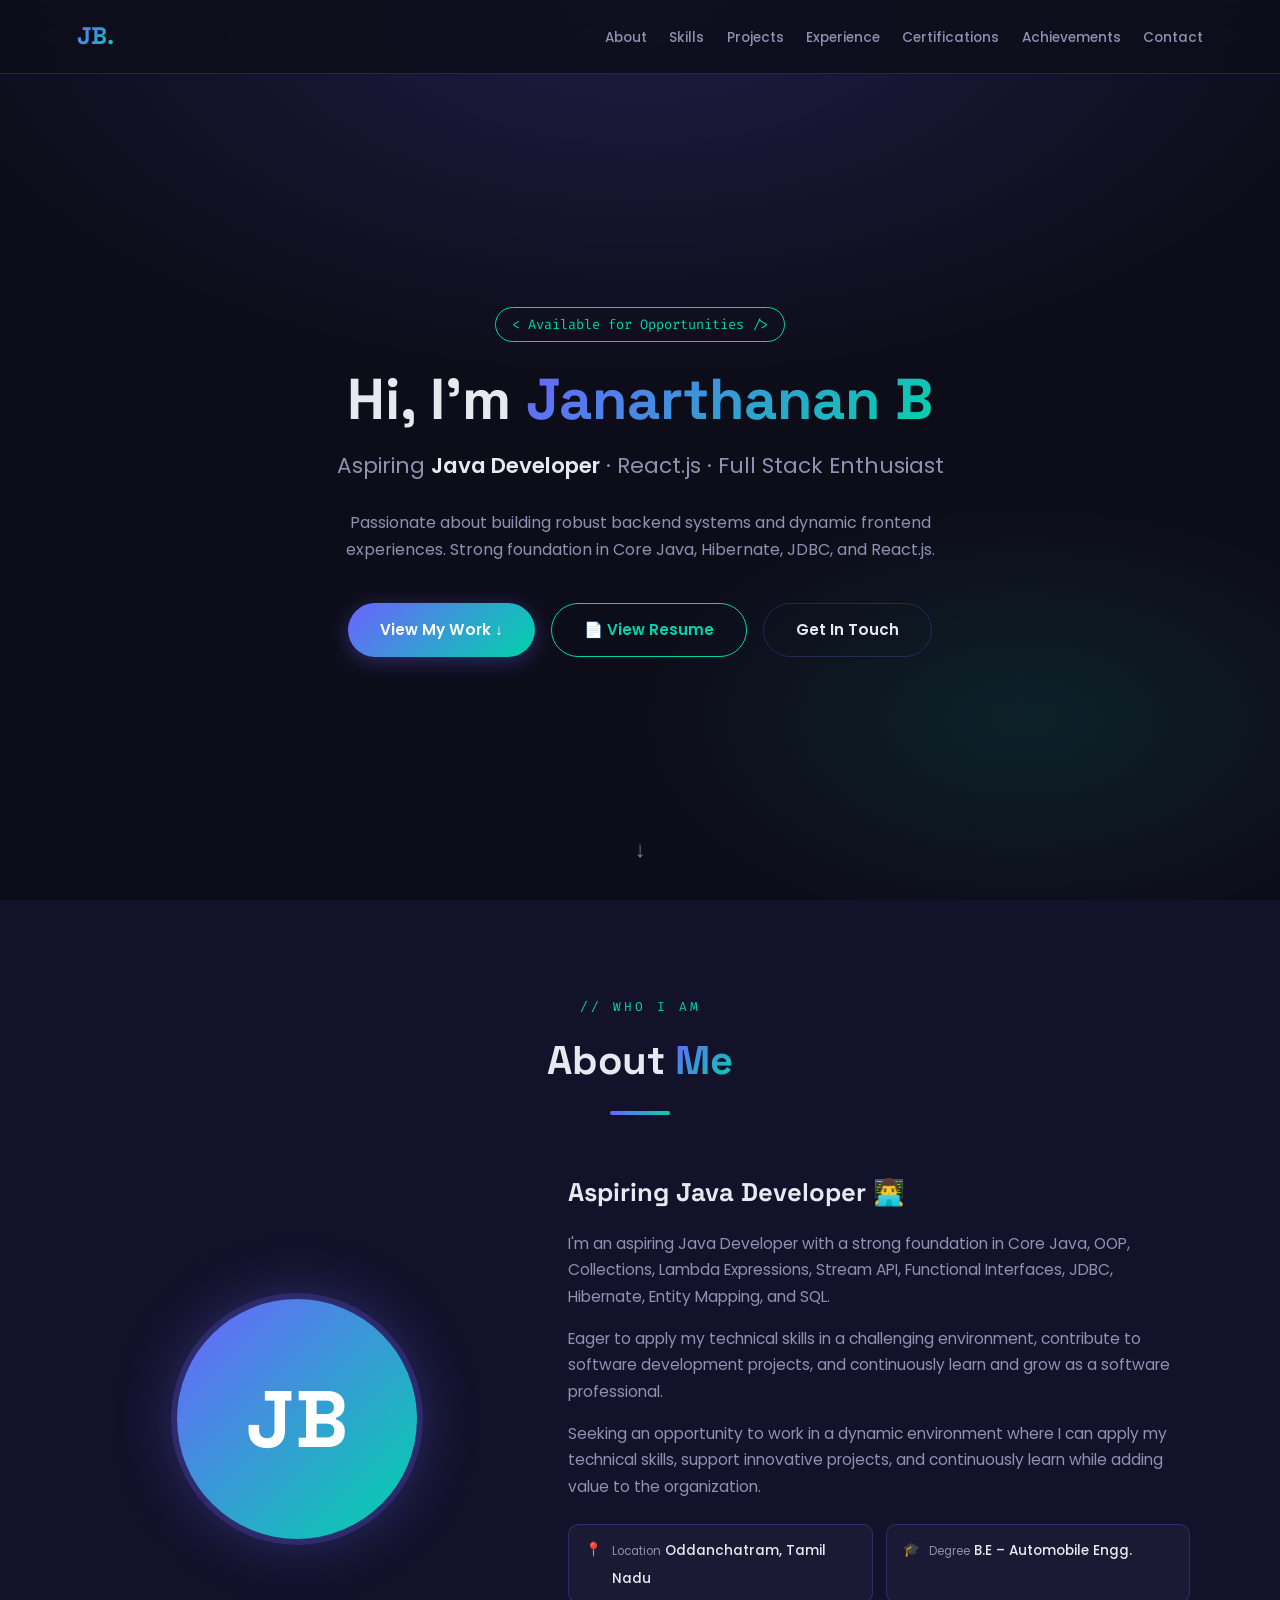
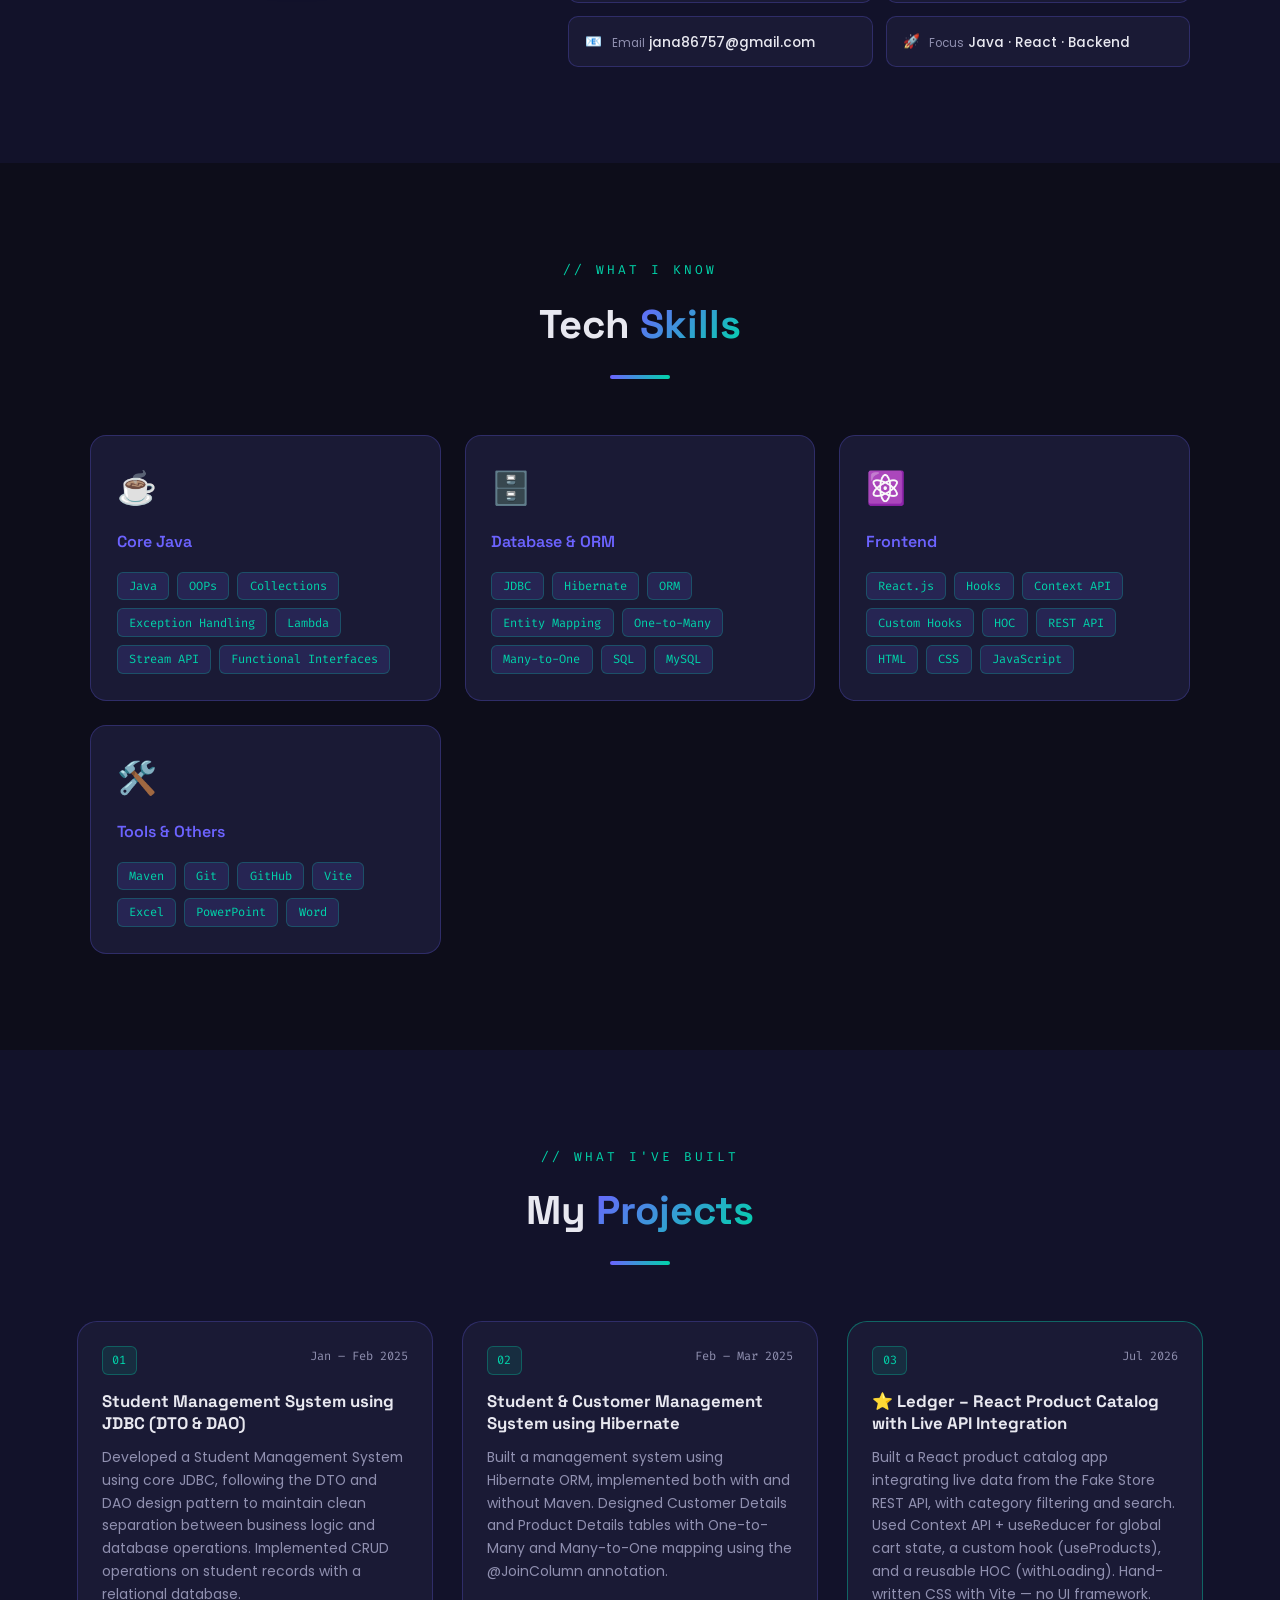
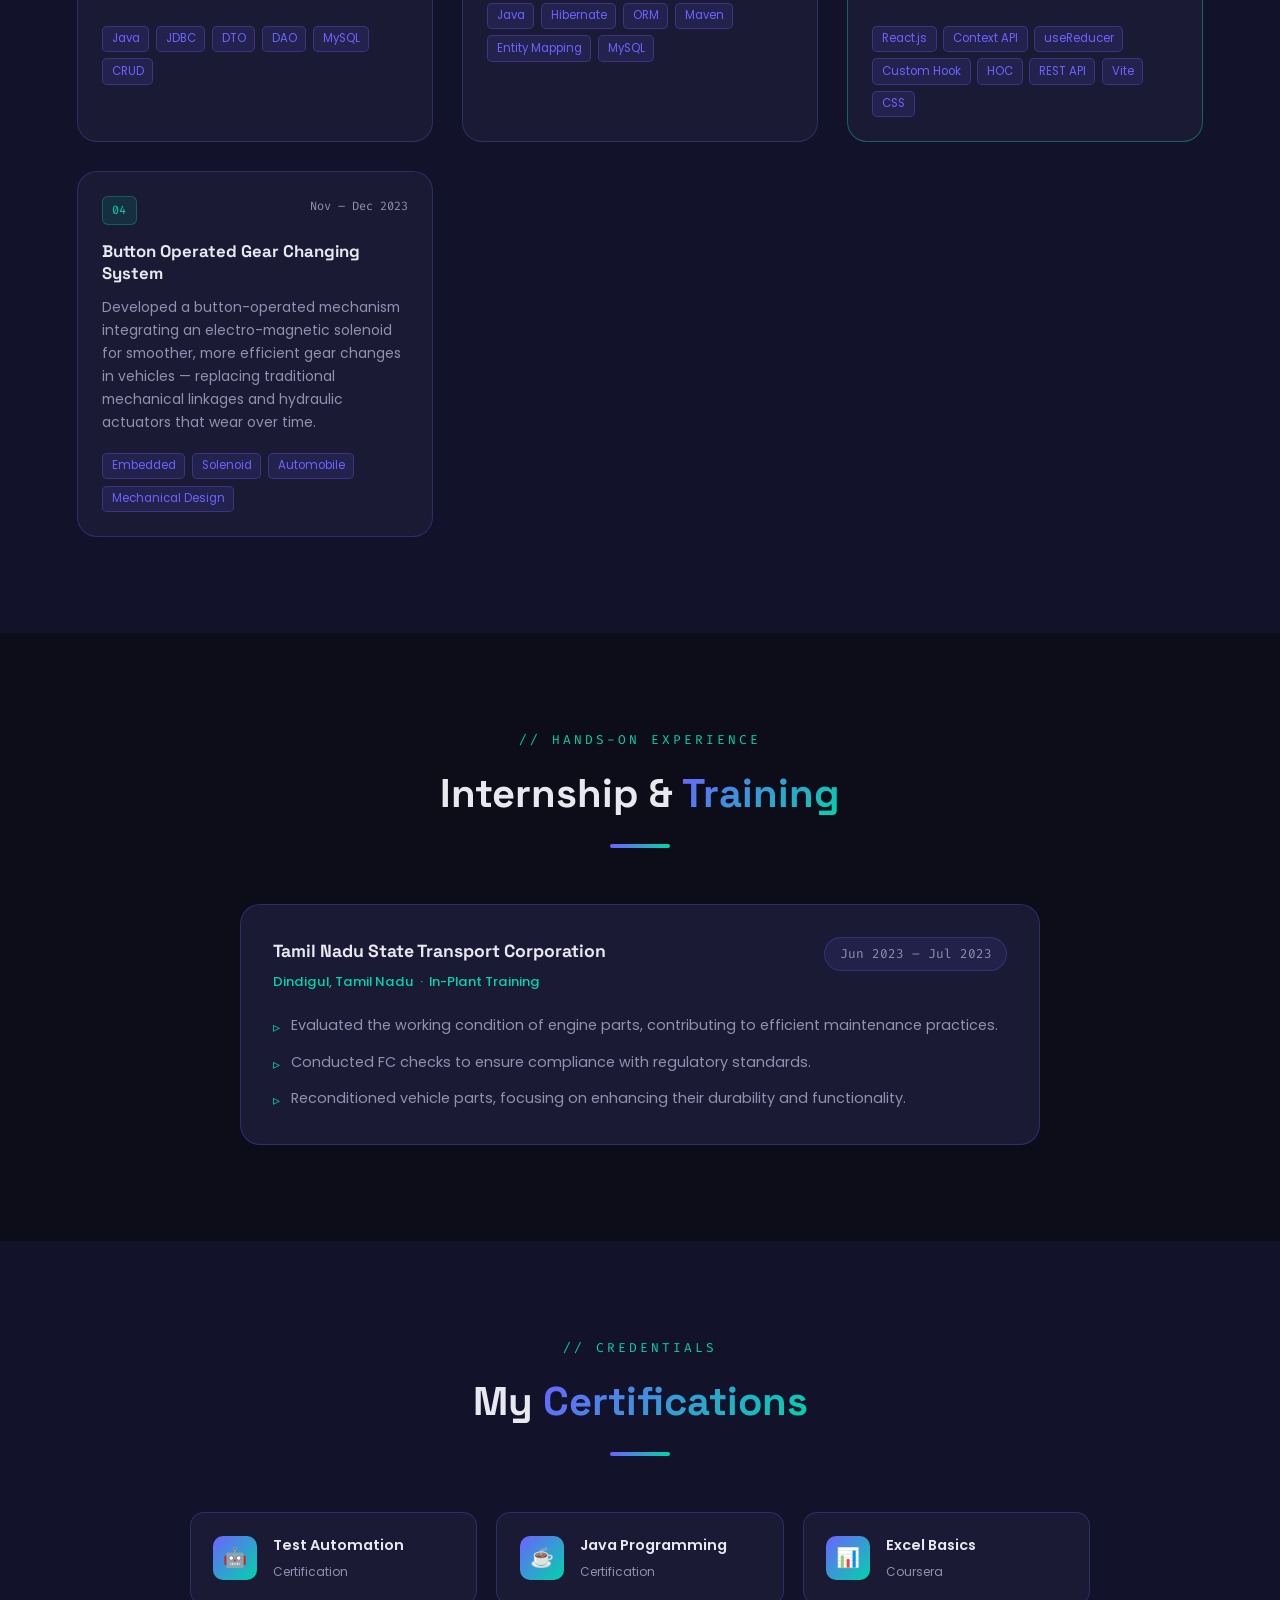
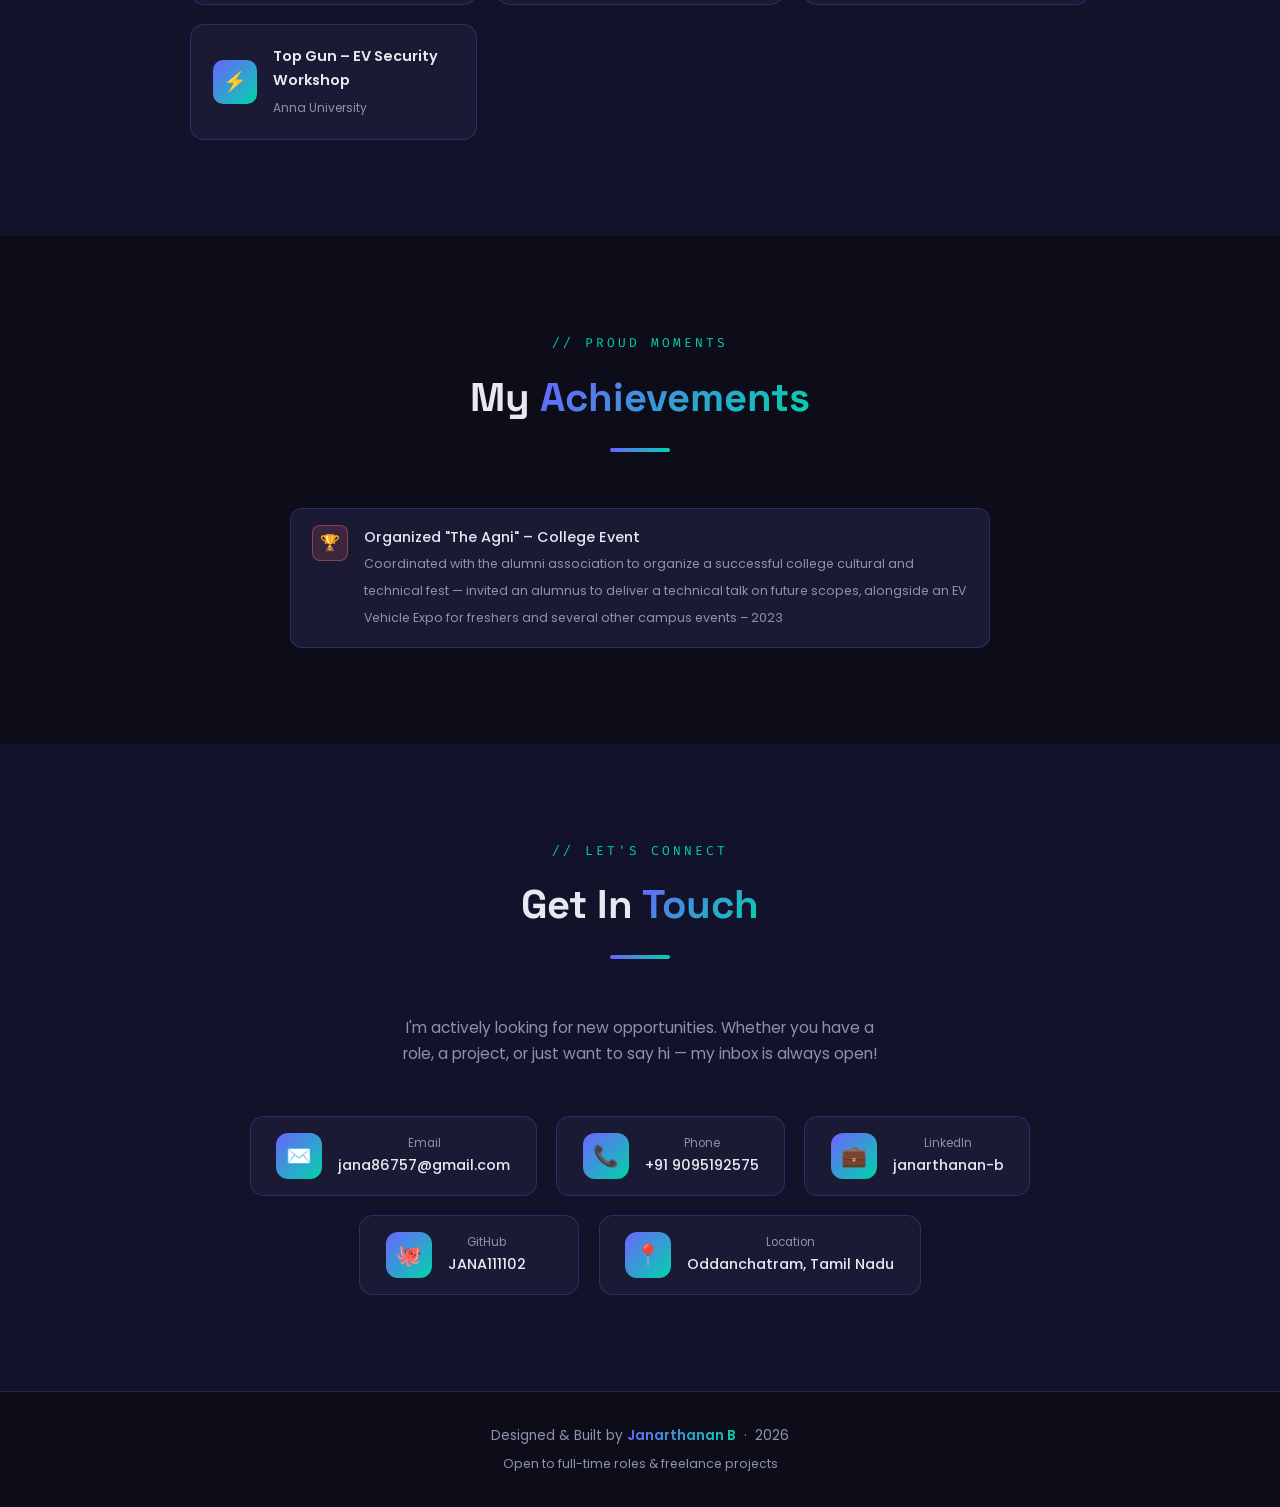
==== index.html @ 5d17f09f "Update achievement description" ====
<!DOCTYPE html>
<html lang="en">
<head>
  <meta charset="UTF-8" />
  <meta name="viewport" content="width=device-width, initial-scale=1.0" />
  <title>Janarthanan B | Java Developer</title>

  <!-- Google Fonts -->
  <link rel="preconnect" href="https://fonts.googleapis.com" />
  <link rel="preconnect" href="https://fonts.gstatic.com" crossorigin />
  <link href="https://fonts.googleapis.com/css2?family=Poppins:wght@300;400;500;600;700;800&family=Space+Grotesk:wght@400;500;600;700&family=Fira+Code:wght@400;500&display=swap" rel="stylesheet" />

  <style>
    /* ─────────────────────────────────────────
       RESET & BASE
    ───────────────────────────────────────── */
    *, *::before, *::after { margin: 0; padding: 0; box-sizing: border-box; }

    :root {
      --primary:    #6c63ff;
      --primary-dk: #4b44cc;
      --accent:     #00d4aa;
      --accent2:    #ff6b6b;
      --dark:       #0d0d1a;
      --dark2:      #12122a;
      --card:       #1a1a35;
      --card-hover: #21213f;
      --text:       #e8e8f0;
      --muted:      #9090b0;
      --border:     rgba(108,99,255,0.25);
      --glow:       rgba(108,99,255,0.35);
      --glow-accent:rgba(0,212,170,0.3);
    }

    html { scroll-behavior: smooth; }

    body {
      font-family: 'Poppins', sans-serif;
      background: var(--dark);
      color: var(--text);
      line-height: 1.7;
      overflow-x: hidden;
    }

    /* ─────────────────────────────────────────
       SCROLLBAR
    ───────────────────────────────────────── */
    ::-webkit-scrollbar { width: 6px; }
    ::-webkit-scrollbar-track { background: var(--dark); }
    ::-webkit-scrollbar-thumb { background: var(--primary); border-radius: 3px; }

    /* ─────────────────────────────────────────
       PARTICLES BACKGROUND
    ───────────────────────────────────────── */
    #particles {
      position: fixed; inset: 0;
      pointer-events: none;
      z-index: 0;
      overflow: hidden;
    }
    .particle {
      position: absolute;
      width: 3px; height: 3px;
      background: var(--primary);
      border-radius: 50%;
      opacity: 0;
      animation: float-particle linear infinite;
    }
    @keyframes float-particle {
      0%   { transform: translateY(100vh) scale(0); opacity: 0; }
      10%  { opacity: 0.6; }
      90%  { opacity: 0.3; }
      100% { transform: translateY(-10vh) scale(1); opacity: 0; }
    }

    /* ─────────────────────────────────────────
       NAV
    ───────────────────────────────────────── */
    nav {
      position: fixed; top: 0; left: 0; right: 0;
      z-index: 1000;
      display: flex; align-items: center; justify-content: space-between;
      padding: 1rem 6%;
      background: rgba(13,13,26,0.85);
      backdrop-filter: blur(14px);
      border-bottom: 1px solid var(--border);
      transition: all 0.3s ease;
    }
    nav.scrolled {
      padding: 0.6rem 6%;
      box-shadow: 0 4px 30px rgba(108,99,255,0.15);
    }
    .nav-logo {
      font-family: 'Space Grotesk', sans-serif;
      font-size: 1.5rem; font-weight: 700;
      background: linear-gradient(135deg, var(--primary), var(--accent));
      -webkit-background-clip: text; -webkit-text-fill-color: transparent;
      letter-spacing: -0.5px;
    }
    .nav-links { display: flex; gap: 1.4rem; list-style: none; align-items: center; }
    .nav-links a {
      font-size: 0.85rem; font-weight: 500;
      color: var(--muted); text-decoration: none;
      position: relative; padding-bottom: 4px;
      transition: color 0.3s;
    }
    .nav-links a::after {
      content: '';
      position: absolute; bottom: 0; left: 0;
      width: 0; height: 2px;
      background: linear-gradient(90deg, var(--primary), var(--accent));
      border-radius: 2px;
      transition: width 0.3s ease;
    }
    .nav-links a:hover { color: var(--text); }
    .nav-links a:hover::after { width: 100%; }

    /* ── Hamburger ── */
    .hamburger {
      display: none;
      flex-direction: column; gap: 5px;
      cursor: pointer; padding: 4px; z-index: 1100;
    }
    .hamburger span {
      display: block; width: 24px; height: 2px;
      background: var(--text); border-radius: 2px;
      transition: all 0.3s ease;
    }
    .hamburger.open span:nth-child(1) { transform: translateY(7px) rotate(45deg); }
    .hamburger.open span:nth-child(2) { opacity: 0; }
    .hamburger.open span:nth-child(3) { transform: translateY(-7px) rotate(-45deg); }

    /* Mobile nav drawer */
    @media (max-width: 860px) {
      .hamburger { display: flex; }
      .nav-links {
        display: none;
        position: fixed; top: 0; right: 0;
        width: 260px; height: 100vh;
        background: rgba(13,13,26,0.97);
        backdrop-filter: blur(20px);
        border-left: 1px solid var(--border);
        flex-direction: column;
        justify-content: center; align-items: flex-start;
        gap: 2rem; padding: 2rem;
        z-index: 1050;
        transition: transform 0.3s ease;
      }
      .nav-links.open { display: flex; }
      .nav-links a { font-size: 1.1rem; }
    }

    /* ─────────────────────────────────────────
       HERO
    ───────────────────────────────────────── */
    #hero {
      position: relative; z-index: 1;
      min-height: 100vh;
      display: flex; align-items: center; justify-content: center;
      text-align: center;
      padding: 8rem 6% 4rem;
      background:
        radial-gradient(ellipse 80% 60% at 50% 0%, rgba(108,99,255,0.18) 0%, transparent 70%),
        radial-gradient(ellipse 50% 40% at 80% 80%, rgba(0,212,170,0.1) 0%, transparent 60%),
        var(--dark);
    }
    .hero-content { max-width: 800px; }
    .hero-tag {
      display: inline-block;
      font-family: 'Fira Code', monospace;
      font-size: 0.85rem; color: var(--accent);
      border: 1px solid var(--accent);
      border-radius: 30px; padding: 0.3rem 1rem;
      margin-bottom: 1.5rem;
      animation: fadeDown 0.8s ease both;
    }
    .hero-name {
      font-family: 'Space Grotesk', sans-serif;
      font-size: clamp(1.6rem, 4.5vw, 4rem);
      font-weight: 700; line-height: 1.15;
      margin-bottom: 1rem;
      white-space: nowrap;
      animation: fadeUp 0.9s ease 0.2s both;
    }
    @media (max-width: 600px) {
      .hero-name { white-space: normal; font-size: clamp(1.8rem, 7vw, 2.8rem); }
    }
    .hero-name span {
      background: linear-gradient(135deg, var(--primary), var(--accent));
      -webkit-background-clip: text; -webkit-text-fill-color: transparent;
    }
    .hero-title {
      font-size: clamp(1rem, 2.5vw, 1.35rem);
      font-weight: 400; color: var(--muted);
      margin-bottom: 1.5rem;
      animation: fadeUp 0.9s ease 0.35s both;
    }
    .hero-title b { color: var(--text); font-weight: 600; }
    .hero-desc {
      font-size: 1rem; color: var(--muted);
      max-width: 600px; margin: 0 auto 2.5rem;
      animation: fadeUp 0.9s ease 0.5s both;
    }
    .hero-btns {
      display: flex; gap: 1rem; justify-content: center; flex-wrap: wrap;
      animation: fadeUp 0.9s ease 0.65s both;
    }
    .btn {
      display: inline-flex; align-items: center; gap: 0.5rem;
      padding: 0.8rem 2rem;
      border-radius: 50px; font-weight: 600; font-size: 0.95rem;
      cursor: pointer; text-decoration: none;
      transition: all 0.3s ease;
      border: none;
    }
    .btn-primary {
      background: linear-gradient(135deg, var(--primary), var(--accent));
      color: #fff;
      box-shadow: 0 4px 20px var(--glow);
    }
    .btn-primary:hover {
      transform: translateY(-3px);
      box-shadow: 0 8px 30px rgba(108,99,255,0.55);
    }
    .btn-outline {
      background: transparent;
      color: var(--text);
      border: 1.5px solid var(--border);
    }
    .btn-outline:hover {
      border-color: var(--primary);
      background: rgba(108,99,255,0.12);
      transform: translateY(-3px);
    }
    .btn-resume {
      background: transparent;
      color: var(--accent);
      border: 1.5px solid var(--accent);
    }
    .btn-resume:hover {
      background: rgba(0,212,170,0.12);
      border-color: var(--accent);
      box-shadow: 0 8px 25px var(--glow-accent);
      transform: translateY(-3px);
    }
    .hero-scroll {
      position: absolute; bottom: 2rem; left: 50%;
      transform: translateX(-50%);
      animation: bounce 2s infinite;
      opacity: 0.5; font-size: 1.4rem;
    }
    @keyframes bounce {
      0%,100% { transform: translateX(-50%) translateY(0); }
      50%      { transform: translateX(-50%) translateY(10px); }
    }

    /* ─────────────────────────────────────────
       SECTION COMMONS
    ───────────────────────────────────────── */
    section {
      position: relative; z-index: 1;
      padding: 6rem 6%;
    }
    section:nth-child(even) { background: var(--dark2); }

    .section-header {
      text-align: center;
      margin-bottom: 3.5rem;
    }
    .section-label {
      font-family: 'Fira Code', monospace;
      font-size: 0.8rem; color: var(--accent);
      letter-spacing: 3px; text-transform: uppercase;
      margin-bottom: 0.6rem;
    }
    .section-title {
      font-family: 'Space Grotesk', sans-serif;
      font-size: clamp(1.8rem, 3.5vw, 2.5rem);
      font-weight: 700;
    }
    .section-title span {
      background: linear-gradient(135deg, var(--primary), var(--accent));
      -webkit-background-clip: text; -webkit-text-fill-color: transparent;
    }
    .section-line {
      width: 60px; height: 4px;
      background: linear-gradient(90deg, var(--primary), var(--accent));
      border-radius: 2px; margin: 1rem auto 0;
    }

    /* ─────────────────────────────────────────
       ABOUT
    ───────────────────────────────────────── */
    .about-grid {
      display: grid;
      grid-template-columns: 1fr 1.5fr;
      gap: 4rem; align-items: center;
      max-width: 1100px; margin: 0 auto;
    }
    .about-avatar-wrap {
      display: flex; justify-content: center;
    }
    .about-avatar {
      width: 240px; height: 240px;
      border-radius: 50%;
      background: linear-gradient(135deg, var(--primary), var(--accent));
      display: flex; align-items: center; justify-content: center;
      font-size: 5rem; font-weight: 700;
      color: #fff; font-family: 'Space Grotesk', sans-serif;
      box-shadow: 0 0 0 6px rgba(108,99,255,0.2), 0 0 60px var(--glow);
      transition: transform 0.4s ease, box-shadow 0.4s ease;
    }
    .about-avatar:hover {
      transform: scale(1.06) rotate(3deg);
      box-shadow: 0 0 0 8px rgba(0,212,170,0.3), 0 0 80px var(--glow-accent);
    }
    .about-text h3 {
      font-family: 'Space Grotesk', sans-serif;
      font-size: 1.6rem; font-weight: 700; margin-bottom: 1rem;
    }
    .about-text p { color: var(--muted); margin-bottom: 1rem; font-size: 0.97rem; }
    .about-info {
      display: grid; grid-template-columns: 1fr 1fr;
      gap: 0.8rem; margin-top: 1.5rem;
    }
    .info-item {
      display: flex; align-items: flex-start; gap: 0.6rem;
      background: var(--card); border-radius: 10px; padding: 0.7rem 1rem;
      border: 1px solid var(--border);
      transition: border-color 0.3s, transform 0.3s;
    }
    .info-item:hover { border-color: var(--primary); transform: translateX(4px); }
    .info-icon { font-size: 1rem; margin-top: 2px; flex-shrink: 0; }
    .info-item small { font-size: 0.72rem; color: var(--muted); }
    .info-item span { font-size: 0.85rem; font-weight: 500; }

    /* ─────────────────────────────────────────
       SKILLS
    ───────────────────────────────────────── */
    .skills-grid {
      display: grid;
      grid-template-columns: repeat(auto-fit, minmax(270px, 1fr));
      gap: 1.5rem; max-width: 1100px; margin: 0 auto;
    }
    .skill-card {
      background: var(--card);
      border: 1px solid var(--border);
      border-radius: 16px; padding: 1.6rem;
      transition: transform 0.3s ease, border-color 0.3s, box-shadow 0.3s;
      cursor: default;
    }
    .skill-card:hover {
      transform: translateY(-6px);
      border-color: var(--primary);
      box-shadow: 0 12px 40px var(--glow);
    }
    .skill-card-icon {
      font-size: 2rem; margin-bottom: 0.8rem;
    }
    .skill-card h4 {
      font-family: 'Space Grotesk', sans-serif;
      font-size: 1rem; font-weight: 600;
      color: var(--primary); margin-bottom: 1rem;
    }
    .skill-tags { display: flex; flex-wrap: wrap; gap: 0.5rem; }
    .tag {
      font-family: 'Fira Code', monospace;
      font-size: 0.75rem;
      background: rgba(108,99,255,0.15);
      color: var(--accent);
      border: 1px solid rgba(0,212,170,0.25);
      border-radius: 6px; padding: 0.2rem 0.7rem;
      transition: background 0.3s, color 0.3s, transform 0.2s;
    }
    .tag:hover {
      background: var(--primary);
      color: #fff; border-color: var(--primary);
      transform: scale(1.08);
    }

    /* ─────────────────────────────────────────
       PROJECTS
    ───────────────────────────────────────── */
    .projects-grid {
      display: grid;
      grid-template-columns: repeat(auto-fit, minmax(300px, 1fr));
      gap: 1.8rem; max-width: 1200px; margin: 0 auto;
    }
    .project-card {
      background: var(--card);
      border: 1px solid var(--border);
      border-radius: 20px;
      overflow: hidden;
      transition: transform 0.35s ease, box-shadow 0.35s, border-color 0.3s;
      display: flex; flex-direction: column;
    }
    .project-card:hover {
      transform: translateY(-8px);
      box-shadow: 0 20px 50px rgba(108,99,255,0.2);
      border-color: var(--primary);
    }
    .project-header {
      padding: 1.5rem 1.5rem 0;
      display: flex; align-items: flex-start; justify-content: space-between; gap: 1rem;
    }
    .project-number {
      font-family: 'Fira Code', monospace;
      font-size: 0.75rem; color: var(--accent);
      background: rgba(0,212,170,0.1);
      border: 1px solid rgba(0,212,170,0.3);
      border-radius: 6px; padding: 0.2rem 0.6rem;
      flex-shrink: 0;
    }
    .project-period {
      font-size: 0.75rem; color: var(--muted);
      font-family: 'Fira Code', monospace;
    }
    .project-body { padding: 1rem 1.5rem 1.5rem; flex: 1; }
    .project-title {
      font-family: 'Space Grotesk', sans-serif;
      font-size: 1.05rem; font-weight: 700;
      margin-bottom: 0.7rem; line-height: 1.3;
    }
    .project-desc {
      font-size: 0.87rem; color: var(--muted); line-height: 1.65;
      margin-bottom: 1.2rem;
    }
    .project-tags { display: flex; flex-wrap: wrap; gap: 0.4rem; }
    .p-tag {
      font-size: 0.72rem;
      background: rgba(108,99,255,0.12);
      color: var(--primary);
      border: 1px solid rgba(108,99,255,0.3);
      border-radius: 5px; padding: 0.15rem 0.55rem;
      transition: background 0.2s;
    }
    .p-tag:hover { background: rgba(108,99,255,0.3); }

    /* Featured badge */
    .project-card.featured { border-color: rgba(0,212,170,0.4); }
    .project-card.featured .project-title::before {
      content: '⭐ ';
    }

    /* ─────────────────────────────────────────
       CERTIFICATIONS & ACHIEVEMENTS
    ───────────────────────────────────────── */
    .cert-grid {
      display: grid;
      grid-template-columns: repeat(auto-fit, minmax(230px, 1fr));
      gap: 1.2rem; max-width: 900px; margin: 0 auto;
    }
    .cert-card {
      background: var(--card);
      border: 1px solid var(--border);
      border-radius: 14px; padding: 1.2rem 1.4rem;
      display: flex; align-items: center; gap: 1rem;
      transition: transform 0.3s, border-color 0.3s, box-shadow 0.3s;
    }
    .cert-card:hover {
      transform: translateY(-5px);
      border-color: var(--accent);
      box-shadow: 0 10px 30px var(--glow-accent);
    }
    .cert-icon {
      width: 44px; height: 44px; flex-shrink: 0;
      border-radius: 10px;
      background: linear-gradient(135deg, var(--primary), var(--accent));
      display: flex; align-items: center; justify-content: center;
      font-size: 1.2rem;
    }
    .cert-card h4 { font-size: 0.9rem; font-weight: 600; }
    .cert-card small { font-size: 0.75rem; color: var(--muted); }

    .achieve-list {
      max-width: 700px; margin: 0 auto;
      display: flex; flex-direction: column; gap: 1rem;
    }
    .achieve-item {
      display: flex; align-items: flex-start; gap: 1rem;
      background: var(--card);
      border: 1px solid var(--border);
      border-radius: 12px; padding: 1rem 1.3rem;
      transition: transform 0.3s, border-color 0.3s;
    }
    .achieve-item:hover {
      transform: translateX(8px);
      border-color: var(--accent2);
    }
    .achieve-badge {
      width: 36px; height: 36px; flex-shrink: 0;
      border-radius: 8px;
      background: rgba(255,107,107,0.15);
      border: 1px solid rgba(255,107,107,0.4);
      display: flex; align-items: center; justify-content: center;
      font-size: 1rem;
    }
    .achieve-item p { font-size: 0.9rem; font-weight: 500; }
    .achieve-item small { font-size: 0.78rem; color: var(--muted); }

    /* ─────────────────────────────────────────
       INTERNSHIP
    ───────────────────────────────────────── */
    .intern-card {
      max-width: 800px; margin: 0 auto;
      background: var(--card);
      border: 1px solid var(--border);
      border-radius: 20px; padding: 2rem;
      transition: border-color 0.3s, box-shadow 0.3s;
    }
    .intern-card:hover {
      border-color: var(--accent);
      box-shadow: 0 12px 40px var(--glow-accent);
    }
    .intern-top {
      display: flex; align-items: flex-start;
      justify-content: space-between; gap: 1rem;
      flex-wrap: wrap; margin-bottom: 1.2rem;
    }
    .intern-org h3 {
      font-family: 'Space Grotesk', sans-serif;
      font-size: 1.1rem; font-weight: 700;
    }
    .intern-org span {
      font-size: 0.82rem; color: var(--accent); font-weight: 500;
    }
    .intern-period {
      font-family: 'Fira Code', monospace;
      font-size: 0.8rem; color: var(--muted);
      background: rgba(108,99,255,0.1);
      border: 1px solid var(--border);
      border-radius: 20px; padding: 0.3rem 0.9rem;
      white-space: nowrap;
    }
    .intern-points { list-style: none; display: flex; flex-direction: column; gap: 0.6rem; }
    .intern-points li {
      display: flex; align-items: flex-start; gap: 0.7rem;
      font-size: 0.9rem; color: var(--muted);
    }
    .intern-points li::before {
      content: '▹';
      color: var(--accent); flex-shrink: 0; margin-top: 2px;
    }

    /* ─────────────────────────────────────────
       CONTACT
    ───────────────────────────────────────── */
    #contact { text-align: center; }
    .contact-intro {
      max-width: 500px; margin: 0 auto 3rem;
      color: var(--muted); font-size: 0.97rem;
    }
    .contact-cards {
      display: flex; flex-wrap: wrap;
      gap: 1.2rem; justify-content: center;
      max-width: 900px; margin: 0 auto;
    }
    .contact-card {
      display: flex; align-items: center; gap: 1rem;
      background: var(--card);
      border: 1px solid var(--border);
      border-radius: 14px; padding: 1rem 1.6rem;
      text-decoration: none; color: var(--text);
      min-width: 220px;
      transition: transform 0.3s, border-color 0.3s, box-shadow 0.3s;
    }
    .contact-card:hover {
      transform: translateY(-5px);
      border-color: var(--primary);
      box-shadow: 0 10px 30px var(--glow);
    }
    .c-icon {
      width: 46px; height: 46px; flex-shrink: 0;
      border-radius: 12px;
      background: linear-gradient(135deg, var(--primary), var(--accent));
      display: flex; align-items: center; justify-content: center;
      font-size: 1.3rem;
    }
    .c-label { font-size: 0.72rem; color: var(--muted); }
    .c-value { font-size: 0.9rem; font-weight: 500; }

    /* ─────────────────────────────────────────
       FOOTER
    ───────────────────────────────────────── */
    footer {
      position: relative; z-index: 1;
      text-align: center;
      padding: 2rem 6%;
      border-top: 1px solid var(--border);
      color: var(--muted); font-size: 0.85rem;
    }
    footer span {
      background: linear-gradient(135deg, var(--primary), var(--accent));
      -webkit-background-clip: text; -webkit-text-fill-color: transparent;
      font-weight: 600;
    }

    /* ─────────────────────────────────────────
       ANIMATIONS
    ───────────────────────────────────────── */
    @keyframes fadeUp {
      from { opacity: 0; transform: translateY(30px); }
      to   { opacity: 1; transform: translateY(0); }
    }
    @keyframes fadeDown {
      from { opacity: 0; transform: translateY(-20px); }
      to   { opacity: 1; transform: translateY(0); }
    }

    .reveal {
      opacity: 0; transform: translateY(40px);
      transition: opacity 0.7s ease, transform 0.7s ease;
    }
    .reveal.visible {
      opacity: 1; transform: translateY(0);
    }

    /* ─────────────────────────────────────────
       RESPONSIVE
    ───────────────────────────────────────── */
    @media (max-width: 768px) {
      .about-grid { grid-template-columns: 1fr; gap: 2rem; }
      .about-info { grid-template-columns: 1fr; }
      .hero-btns { flex-direction: column; align-items: center; }
    }
  </style>
</head>
<body>

<!-- Floating particles -->
<div id="particles"></div>

<!-- ─── NAV ─── -->
<nav id="navbar">
  <div class="nav-logo">JB.</div>
  <ul class="nav-links" id="navLinks">
    <li><a href="#about">About</a></li>
    <li><a href="#skills">Skills</a></li>
    <li><a href="#projects">Projects</a></li>
    <li><a href="#internship">Experience</a></li>
    <li><a href="#certifications">Certifications</a></li>
    <li><a href="#achievements">Achievements</a></li>
    <li><a href="#contact">Contact</a></li>
  </ul>
  <div class="hamburger" id="hamburger" onclick="toggleNav()">
    <span></span><span></span><span></span>
  </div>
</nav>

<!-- ─── HERO ─── -->
<section id="hero">
  <div class="hero-content">
    <div class="hero-tag">&lt; Available for Opportunities /&gt;</div>
    <h1 class="hero-name">Hi, I'm <span>Janarthanan B</span></h1>
    <p class="hero-title">Aspiring <b>Java Developer</b> · React.js · Full Stack Enthusiast</p>
    <p class="hero-desc">
      Passionate about building robust backend systems and dynamic frontend experiences.
      Strong foundation in Core Java, Hibernate, JDBC, and React.js.
    </p>
    <div class="hero-btns">
      <a href="#projects" class="btn btn-primary">View My Work ↓</a>
      <a href="JANARTHANAN_B_Resume.pdf" target="_blank" rel="noopener" class="btn btn-resume">📄 View Resume</a>
      <a href="#contact" class="btn btn-outline">Get In Touch</a>
    </div>
  </div>
  <div class="hero-scroll">↓</div>
</section>

<!-- ─── ABOUT ─── -->
<section id="about">
  <div class="section-header reveal">
    <p class="section-label">// Who I Am</p>
    <h2 class="section-title">About <span>Me</span></h2>
    <div class="section-line"></div>
  </div>
  <div class="about-grid">
    <div class="about-avatar-wrap reveal">
      <div class="about-avatar">JB</div>
    </div>
    <div class="about-text reveal">
      <h3>Aspiring Java Developer 👨‍💻</h3>
      <p>
        I'm an aspiring Java Developer with a strong foundation in Core Java, OOP, Collections,
        Lambda Expressions, Stream API, Functional Interfaces, JDBC, Hibernate, Entity Mapping, and SQL.
      </p>
      <p>
        Eager to apply my technical skills in a challenging environment, contribute to software
        development projects, and continuously learn and grow as a software professional.
      </p>
      <p>
        Seeking an opportunity to work in a dynamic environment where I can apply my technical
        skills, support innovative projects, and continuously learn while adding value to the organization.
      </p>
      <div class="about-info">
        <div class="info-item">
          <span class="info-icon">📍</span>
          <div>
            <small>Location</small>
            <span>Oddanchatram, Tamil Nadu</span>
          </div>
        </div>
        <div class="info-item">
          <span class="info-icon">🎓</span>
          <div>
            <small>Degree</small>
            <span>B.E – Automobile Engg.</span>
          </div>
        </div>
        <div class="info-item">
          <span class="info-icon">📧</span>
          <div>
            <small>Email</small>
            <span>jana86757@gmail.com</span>
          </div>
        </div>
        <div class="info-item">
          <span class="info-icon">🚀</span>
          <div>
            <small>Focus</small>
            <span>Java · React · Backend</span>
          </div>
        </div>
      </div>
    </div>
  </div>
</section>

<!-- ─── SKILLS ─── -->
<section id="skills">
  <div class="section-header reveal">
    <p class="section-label">// What I Know</p>
    <h2 class="section-title">Tech <span>Skills</span></h2>
    <div class="section-line"></div>
  </div>
  <div class="skills-grid">
    <div class="skill-card reveal">
      <div class="skill-card-icon">☕</div>
      <h4>Core Java</h4>
      <div class="skill-tags">
        <span class="tag">Java</span>
        <span class="tag">OOPs</span>
        <span class="tag">Collections</span>
        <span class="tag">Exception Handling</span>
        <span class="tag">Lambda</span>
        <span class="tag">Stream API</span>
        <span class="tag">Functional Interfaces</span>
      </div>
    </div>
    <div class="skill-card reveal">
      <div class="skill-card-icon">🗄️</div>
      <h4>Database & ORM</h4>
      <div class="skill-tags">
        <span class="tag">JDBC</span>
        <span class="tag">Hibernate</span>
        <span class="tag">ORM</span>
        <span class="tag">Entity Mapping</span>
        <span class="tag">One-to-Many</span>
        <span class="tag">Many-to-One</span>
        <span class="tag">SQL</span>
        <span class="tag">MySQL</span>
      </div>
    </div>
    <div class="skill-card reveal">
      <div class="skill-card-icon">⚛️</div>
      <h4>Frontend</h4>
      <div class="skill-tags">
        <span class="tag">React.js</span>
        <span class="tag">Hooks</span>
        <span class="tag">Context API</span>
        <span class="tag">Custom Hooks</span>
        <span class="tag">HOC</span>
        <span class="tag">REST API</span>
        <span class="tag">HTML</span>
        <span class="tag">CSS</span>
        <span class="tag">JavaScript</span>
      </div>
    </div>
    <div class="skill-card reveal">
      <div class="skill-card-icon">🛠️</div>
      <h4>Tools & Others</h4>
      <div class="skill-tags">
        <span class="tag">Maven</span>
        <span class="tag">Git</span>
        <span class="tag">GitHub</span>
        <span class="tag">Vite</span>
        <span class="tag">Excel</span>
        <span class="tag">PowerPoint</span>
        <span class="tag">Word</span>
      </div>
    </div>
  </div>
</section>

<!-- ─── PROJECTS ─── -->
<section id="projects">
  <div class="section-header reveal">
    <p class="section-label">// What I've Built</p>
    <h2 class="section-title">My <span>Projects</span></h2>
    <div class="section-line"></div>
  </div>
  <div class="projects-grid">

    <!-- Project 1 -->
    <div class="project-card reveal">
      <div class="project-header">
        <span class="project-number">01</span>
        <span class="project-period">Jan – Feb 2025</span>
      </div>
      <div class="project-body">
        <h3 class="project-title">Student Management System using JDBC (DTO &amp; DAO)</h3>
        <p class="project-desc">
          Developed a Student Management System using core JDBC, following the DTO and DAO design
          pattern to maintain clean separation between business logic and database operations.
          Implemented CRUD operations on student records with a relational database.
        </p>
        <div class="project-tags">
          <span class="p-tag">Java</span>
          <span class="p-tag">JDBC</span>
          <span class="p-tag">DTO</span>
          <span class="p-tag">DAO</span>
          <span class="p-tag">MySQL</span>
          <span class="p-tag">CRUD</span>
        </div>
      </div>
    </div>

    <!-- Project 2 -->
    <div class="project-card reveal">
      <div class="project-header">
        <span class="project-number">02</span>
        <span class="project-period">Feb – Mar 2025</span>
      </div>
      <div class="project-body">
        <h3 class="project-title">Student &amp; Customer Management System using Hibernate</h3>
        <p class="project-desc">
          Built a management system using Hibernate ORM, implemented both with and without Maven.
          Designed Customer Details and Product Details tables with One-to-Many and Many-to-One
          mapping using the @JoinColumn annotation.
        </p>
        <div class="project-tags">
          <span class="p-tag">Java</span>
          <span class="p-tag">Hibernate</span>
          <span class="p-tag">ORM</span>
          <span class="p-tag">Maven</span>
          <span class="p-tag">Entity Mapping</span>
          <span class="p-tag">MySQL</span>
        </div>
      </div>
    </div>

    <!-- Project 3 – Featured -->
    <div class="project-card featured reveal">
      <div class="project-header">
        <span class="project-number">03</span>
        <span class="project-period">Jul 2026</span>
      </div>
      <div class="project-body">
        <h3 class="project-title">Ledger – React Product Catalog with Live API Integration</h3>
        <p class="project-desc">
          Built a React product catalog app integrating live data from the Fake Store REST API,
          with category filtering and search. Used Context API + useReducer for global cart state,
          a custom hook (useProducts), and a reusable HOC (withLoading). Hand-written CSS with Vite —
          no UI framework.
        </p>
        <div class="project-tags">
          <span class="p-tag">React.js</span>
          <span class="p-tag">Context API</span>
          <span class="p-tag">useReducer</span>
          <span class="p-tag">Custom Hook</span>
          <span class="p-tag">HOC</span>
          <span class="p-tag">REST API</span>
          <span class="p-tag">Vite</span>
          <span class="p-tag">CSS</span>
        </div>
      </div>
    </div>

    <!-- Project 4 -->
    <div class="project-card reveal">
      <div class="project-header">
        <span class="project-number">04</span>
        <span class="project-period">Nov – Dec 2023</span>
      </div>
      <div class="project-body">
        <h3 class="project-title">Button Operated Gear Changing System</h3>
        <p class="project-desc">
          Developed a button-operated mechanism integrating an electro-magnetic solenoid for
          smoother, more efficient gear changes in vehicles — replacing traditional mechanical
          linkages and hydraulic actuators that wear over time.
        </p>
        <div class="project-tags">
          <span class="p-tag">Embedded</span>
          <span class="p-tag">Solenoid</span>
          <span class="p-tag">Automobile</span>
          <span class="p-tag">Mechanical Design</span>
        </div>
      </div>
    </div>

  </div>
</section>

<!-- ─── INTERNSHIP ─── -->
<section id="internship">
  <div class="section-header reveal">
    <p class="section-label">// Hands-On Experience</p>
    <h2 class="section-title">Internship &amp; <span>Training</span></h2>
    <div class="section-line"></div>
  </div>
  <div class="intern-card reveal">
    <div class="intern-top">
      <div class="intern-org">
        <h3>Tamil Nadu State Transport Corporation</h3>
        <span>Dindigul, Tamil Nadu &nbsp;·&nbsp; In-Plant Training</span>
      </div>
      <span class="intern-period">Jun 2023 – Jul 2023</span>
    </div>
    <ul class="intern-points">
      <li>Evaluated the working condition of engine parts, contributing to efficient maintenance practices.</li>
      <li>Conducted FC checks to ensure compliance with regulatory standards.</li>
      <li>Reconditioned vehicle parts, focusing on enhancing their durability and functionality.</li>
    </ul>
  </div>
</section>

<!-- ─── CERTIFICATIONS ─── -->
<section id="certifications">
  <div class="section-header reveal">
    <p class="section-label">// Credentials</p>
    <h2 class="section-title">My <span>Certifications</span></h2>
    <div class="section-line"></div>
  </div>

  <div class="cert-grid">
    <div class="cert-card reveal">
      <div class="cert-icon">🤖</div>
      <div>
        <h4>Test Automation</h4>
        <small>Certification</small>
      </div>
    </div>
    <div class="cert-card reveal">
      <div class="cert-icon">☕</div>
      <div>
        <h4>Java Programming</h4>
        <small>Certification</small>
      </div>
    </div>
    <div class="cert-card reveal">
      <div class="cert-icon">📊</div>
      <div>
        <h4>Excel Basics</h4>
        <small>Coursera</small>
      </div>
    </div>
    <div class="cert-card reveal">
      <div class="cert-icon">⚡</div>
      <div>
        <h4>Top Gun – EV Security Workshop</h4>
        <small>Anna University</small>
      </div>
    </div>
  </div>
</section>

<!-- ─── ACHIEVEMENTS ─── -->
<section id="achievements">
  <div class="section-header reveal">
    <p class="section-label">// Proud Moments</p>
    <h2 class="section-title">My <span>Achievements</span></h2>
    <div class="section-line"></div>
  </div>
  <div class="achieve-list">
    <div class="achieve-item reveal">
      <div class="achieve-badge">🏆</div>
      <div>
        <p>Organized "The Agni" – College Event</p>
        <small>Coordinated with the alumni association to organize a successful college cultural and technical fest — invited an alumnus to deliver a technical talk on future scopes, alongside an EV Vehicle Expo for freshers and several other campus events – 2023</small>
      </div>
    </div>
  </div>
</section>

<!-- ─── CONTACT ─── -->
<section id="contact">
  <div class="section-header reveal">
    <p class="section-label">// Let's Connect</p>
    <h2 class="section-title">Get In <span>Touch</span></h2>
    <div class="section-line"></div>
  </div>
  <p class="contact-intro reveal">
    I'm actively looking for new opportunities. Whether you have a role, a project,
    or just want to say hi — my inbox is always open!
  </p>
  <div class="contact-cards">
    <a href="mailto:jana86757@gmail.com" class="contact-card reveal">
      <div class="c-icon">✉️</div>
      <div>
        <div class="c-label">Email</div>
        <div class="c-value">jana86757@gmail.com</div>
      </div>
    </a>
    <a href="tel:+919095192575" class="contact-card reveal">
      <div class="c-icon">📞</div>
      <div>
        <div class="c-label">Phone</div>
        <div class="c-value">+91 9095192575</div>
      </div>
    </a>
    <a href="https://www.linkedin.com/in/--janarthanan--b-/" target="_blank" rel="noopener" class="contact-card reveal">
      <div class="c-icon">💼</div>
      <div>
        <div class="c-label">LinkedIn</div>
        <div class="c-value">janarthanan-b</div>
      </div>
    </a>
    <a href="https://github.com/JANA111102" target="_blank" rel="noopener" class="contact-card reveal">
      <div class="c-icon">🐙</div>
      <div>
        <div class="c-label">GitHub</div>
        <div class="c-value">JANA111102</div>
      </div>
    </a>
    <div class="contact-card reveal" style="cursor:default;">
      <div class="c-icon">📍</div>
      <div>
        <div class="c-label">Location</div>
        <div class="c-value">Oddanchatram, Tamil Nadu</div>
      </div>
    </div>
  </div>
</section>

<!-- ─── FOOTER ─── -->
<footer>
  <p>Designed &amp; Built by <span>Janarthanan B</span> &nbsp;·&nbsp; 2026</p>
  <p style="margin-top:0.4rem; font-size:0.78rem;">
    Open to full-time roles &amp; freelance projects
  </p>
</footer>

<!-- ─── SCRIPTS ─── -->
<script>
  /* ── Hamburger menu ── */
  function toggleNav() {
    const nav = document.getElementById('navLinks');
    const ham = document.getElementById('hamburger');
    nav.classList.toggle('open');
    ham.classList.toggle('open');
  }
  // Close nav when a link is clicked
  document.querySelectorAll('.nav-links a').forEach(a => {
    a.addEventListener('click', () => {
      document.getElementById('navLinks').classList.remove('open');
      document.getElementById('hamburger').classList.remove('open');
    });
  });

  /* ── Navbar scroll effect ── */
  const navbar = document.getElementById('navbar');
  window.addEventListener('scroll', () => {
    navbar.classList.toggle('scrolled', window.scrollY > 60);
  });

  /* ── Scroll reveal ── */
  const observer = new IntersectionObserver((entries) => {
    entries.forEach(e => {
      if (e.isIntersecting) {
        e.target.classList.add('visible');
        observer.unobserve(e.target);
      }
    });
  }, { threshold: 0.12 });

  document.querySelectorAll('.reveal').forEach(el => observer.observe(el));

  /* ── Floating particles ── */
  const container = document.getElementById('particles');
  const colors = ['#6c63ff', '#00d4aa', '#ff6b6b', '#a78bfa'];
  for (let i = 0; i < 35; i++) {
    const p = document.createElement('div');
    p.className = 'particle';
    p.style.cssText = `
      left: ${Math.random() * 100}%;
      width: ${Math.random() * 4 + 2}px;
      height: ${Math.random() * 4 + 2}px;
      background: ${colors[Math.floor(Math.random() * colors.length)]};
      animation-duration: ${Math.random() * 15 + 10}s;
      animation-delay: ${Math.random() * 10}s;
    `;
    container.appendChild(p);
  }

  /* ── Active nav link highlight ── */
  const sections = document.querySelectorAll('section[id]');
  const navLinks = document.querySelectorAll('.nav-links a');
  window.addEventListener('scroll', () => {
    let current = '';
    sections.forEach(sec => {
      if (window.scrollY >= sec.offsetTop - 120) current = sec.getAttribute('id');
    });
    navLinks.forEach(a => {
      a.style.color = a.getAttribute('href') === `#${current}` ? 'var(--accent)' : '';
    });
  });
</script>

</body>
</html>
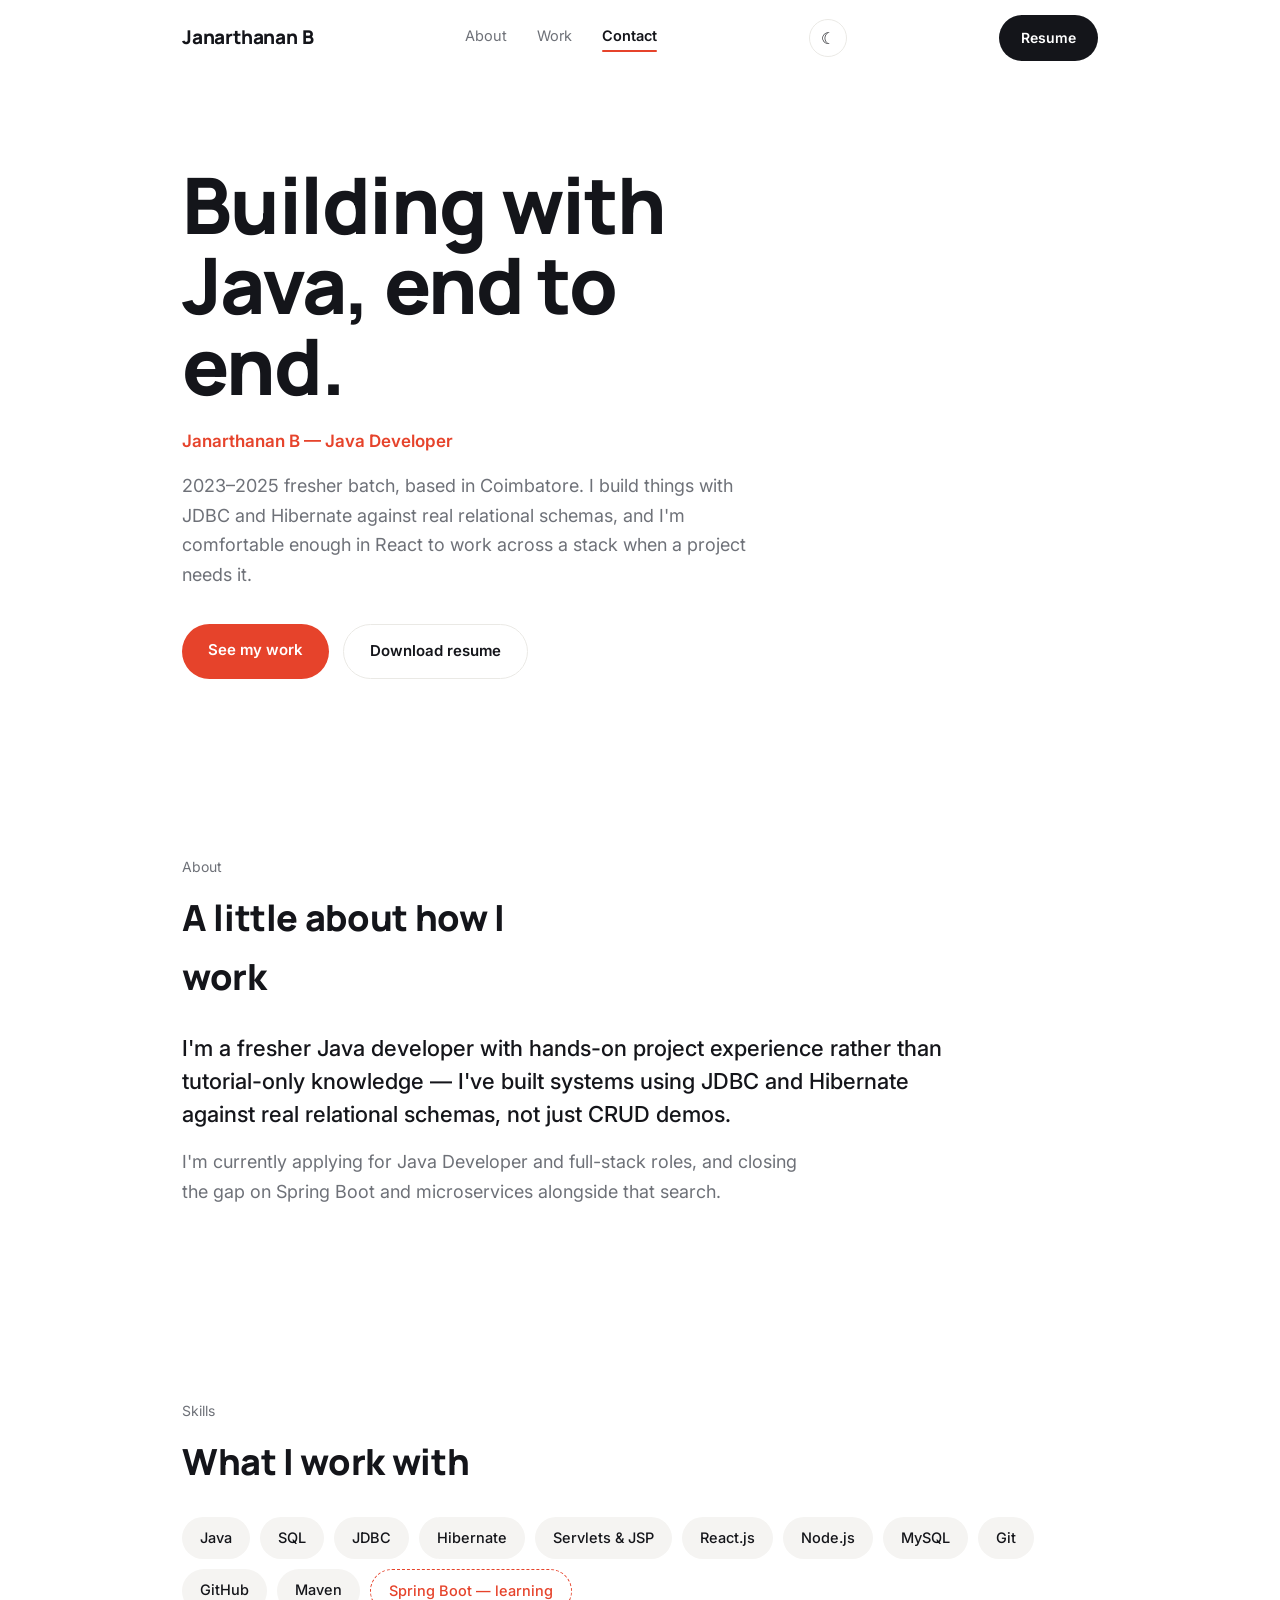
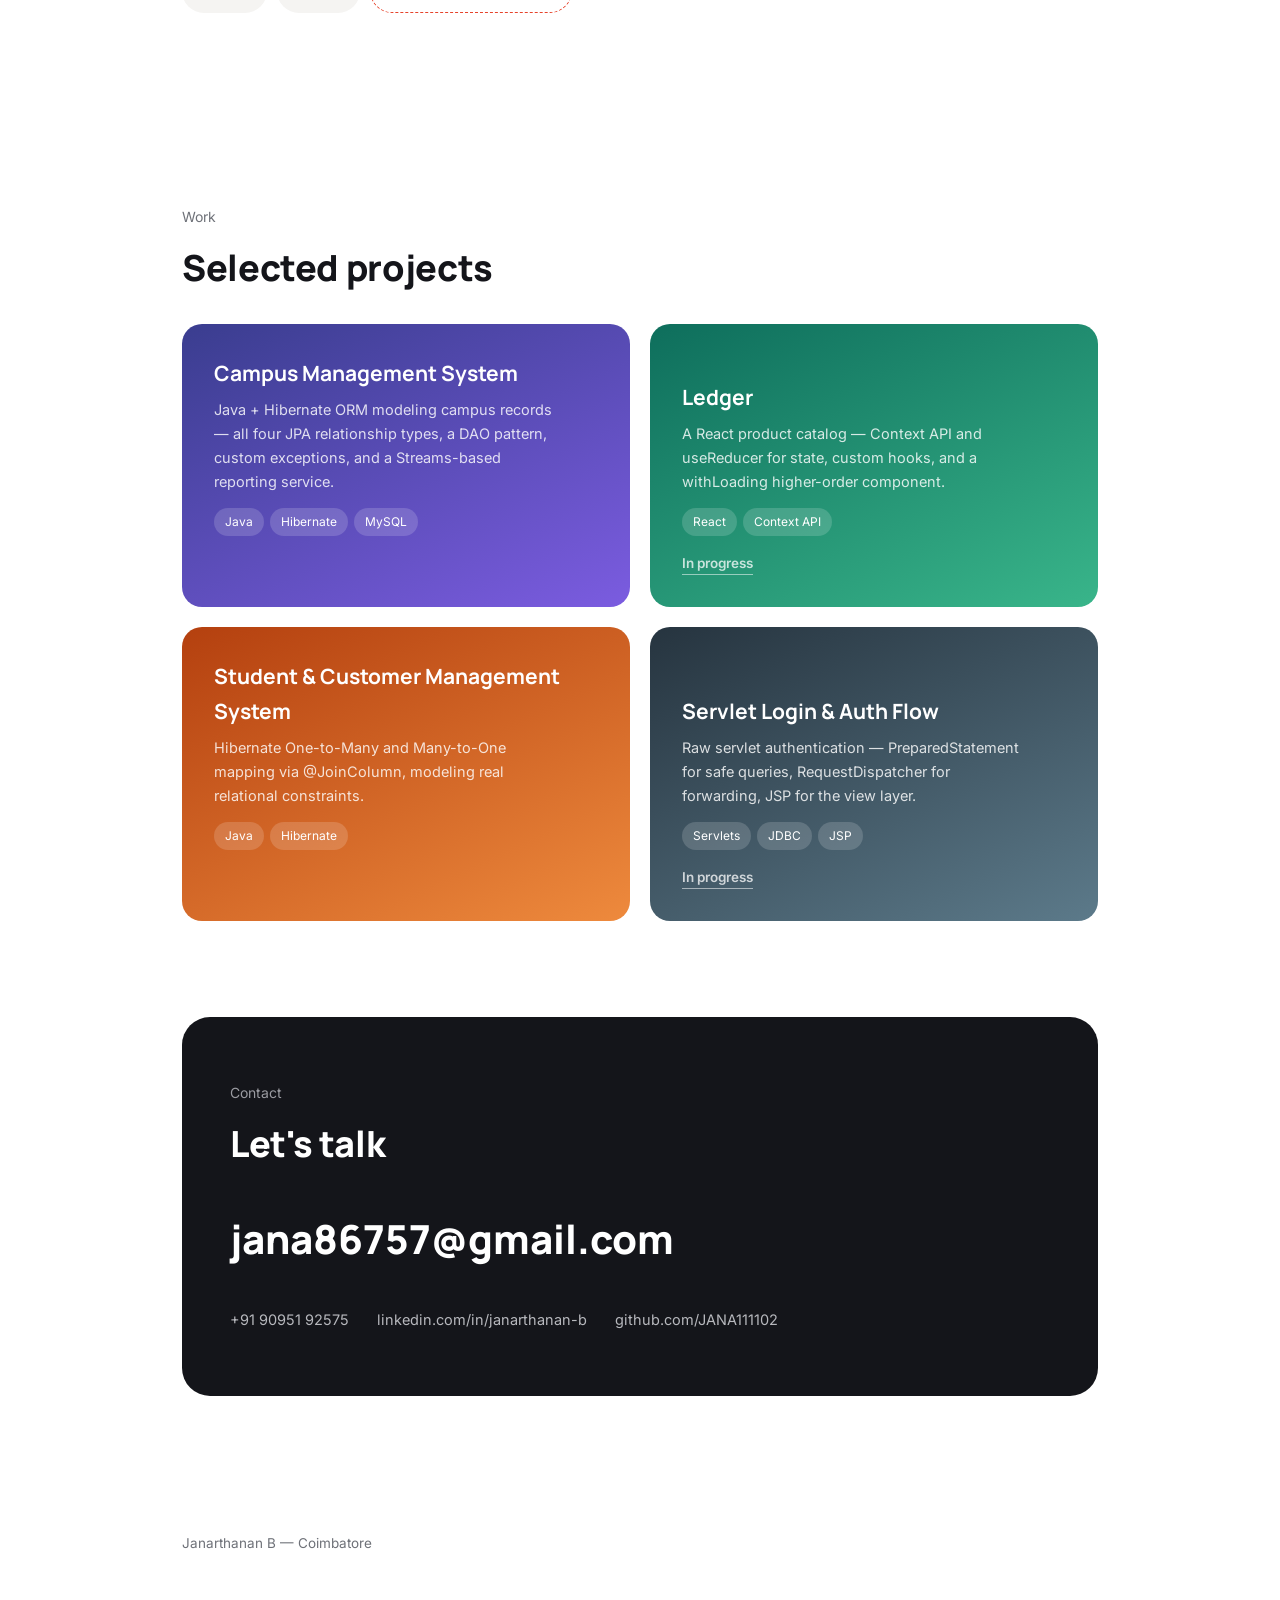
==== commit f7fa569c: "update index.html to use separated portfolio CSS/JS files" ====
--- a/index.html
+++ b/index.html
@@ -1,1109 +1,114 @@
 <!DOCTYPE html>
 <html lang="en">
 <head>
-  <meta charset="UTF-8" />
-  <meta name="viewport" content="width=device-width, initial-scale=1.0" />
-  <title>Janarthanan B | Java Developer</title>
-
-  <!-- Google Fonts -->
-  <link rel="preconnect" href="https://fonts.googleapis.com" />
-  <link rel="preconnect" href="https://fonts.gstatic.com" crossorigin />
-  <link href="https://fonts.googleapis.com/css2?family=Poppins:wght@300;400;500;600;700;800&family=Space+Grotesk:wght@400;500;600;700&family=Fira+Code:wght@400;500&display=swap" rel="stylesheet" />
-
-  <style>
-    /* ─────────────────────────────────────────
-       RESET & BASE
-    ───────────────────────────────────────── */
-    *, *::before, *::after { margin: 0; padding: 0; box-sizing: border-box; }
-
-    :root {
-      --primary:    #6c63ff;
-      --primary-dk: #4b44cc;
-      --accent:     #00d4aa;
-      --accent2:    #ff6b6b;
-      --dark:       #0d0d1a;
-      --dark2:      #12122a;
-      --card:       #1a1a35;
-      --card-hover: #21213f;
-      --text:       #e8e8f0;
-      --muted:      #9090b0;
-      --border:     rgba(108,99,255,0.25);
-      --glow:       rgba(108,99,255,0.35);
-      --glow-accent:rgba(0,212,170,0.3);
-    }
-
-    html { scroll-behavior: smooth; }
-
-    body {
-      font-family: 'Poppins', sans-serif;
-      background: var(--dark);
-      color: var(--text);
-      line-height: 1.7;
-      overflow-x: hidden;
-    }
-
-    /* ─────────────────────────────────────────
-       SCROLLBAR
-    ───────────────────────────────────────── */
-    ::-webkit-scrollbar { width: 6px; }
-    ::-webkit-scrollbar-track { background: var(--dark); }
-    ::-webkit-scrollbar-thumb { background: var(--primary); border-radius: 3px; }
-
-    /* ─────────────────────────────────────────
-       PARTICLES BACKGROUND
-    ───────────────────────────────────────── */
-    #particles {
-      position: fixed; inset: 0;
-      pointer-events: none;
-      z-index: 0;
-      overflow: hidden;
-    }
-    .particle {
-      position: absolute;
-      width: 3px; height: 3px;
-      background: var(--primary);
-      border-radius: 50%;
-      opacity: 0;
-      animation: float-particle linear infinite;
-    }
-    @keyframes float-particle {
-      0%   { transform: translateY(100vh) scale(0); opacity: 0; }
-      10%  { opacity: 0.6; }
-      90%  { opacity: 0.3; }
-      100% { transform: translateY(-10vh) scale(1); opacity: 0; }
-    }
-
-    /* ─────────────────────────────────────────
-       NAV
-    ───────────────────────────────────────── */
-    nav {
-      position: fixed; top: 0; left: 0; right: 0;
-      z-index: 1000;
-      display: flex; align-items: center; justify-content: space-between;
-      padding: 1rem 6%;
-      background: rgba(13,13,26,0.85);
-      backdrop-filter: blur(14px);
-      border-bottom: 1px solid var(--border);
-      transition: all 0.3s ease;
-    }
-    nav.scrolled {
-      padding: 0.6rem 6%;
-      box-shadow: 0 4px 30px rgba(108,99,255,0.15);
-    }
-    .nav-logo {
-      font-family: 'Space Grotesk', sans-serif;
-      font-size: 1.5rem; font-weight: 700;
-      background: linear-gradient(135deg, var(--primary), var(--accent));
-      -webkit-background-clip: text; -webkit-text-fill-color: transparent;
-      letter-spacing: -0.5px;
-    }
-    .nav-links { display: flex; gap: 1.4rem; list-style: none; align-items: center; }
-    .nav-links a {
-      font-size: 0.85rem; font-weight: 500;
-      color: var(--muted); text-decoration: none;
-      position: relative; padding-bottom: 4px;
-      transition: color 0.3s;
-    }
-    .nav-links a::after {
-      content: '';
-      position: absolute; bottom: 0; left: 0;
-      width: 0; height: 2px;
-      background: linear-gradient(90deg, var(--primary), var(--accent));
-      border-radius: 2px;
-      transition: width 0.3s ease;
-    }
-    .nav-links a:hover { color: var(--text); }
-    .nav-links a:hover::after { width: 100%; }
-
-    /* ── Hamburger ── */
-    .hamburger {
-      display: none;
-      flex-direction: column; gap: 5px;
-      cursor: pointer; padding: 4px; z-index: 1100;
-    }
-    .hamburger span {
-      display: block; width: 24px; height: 2px;
-      background: var(--text); border-radius: 2px;
-      transition: all 0.3s ease;
-    }
-    .hamburger.open span:nth-child(1) { transform: translateY(7px) rotate(45deg); }
-    .hamburger.open span:nth-child(2) { opacity: 0; }
-    .hamburger.open span:nth-child(3) { transform: translateY(-7px) rotate(-45deg); }
-
-    /* Mobile nav drawer */
-    @media (max-width: 860px) {
-      .hamburger { display: flex; }
-      .nav-links {
-        display: none;
-        position: fixed; top: 0; right: 0;
-        width: 260px; height: 100vh;
-        background: rgba(13,13,26,0.97);
-        backdrop-filter: blur(20px);
-        border-left: 1px solid var(--border);
-        flex-direction: column;
-        justify-content: center; align-items: flex-start;
-        gap: 2rem; padding: 2rem;
-        z-index: 1050;
-        transition: transform 0.3s ease;
-      }
-      .nav-links.open { display: flex; }
-      .nav-links a { font-size: 1.1rem; }
-    }
-
-    /* ─────────────────────────────────────────
-       HERO
-    ───────────────────────────────────────── */
-    #hero {
-      position: relative; z-index: 1;
-      min-height: 100vh;
-      display: flex; align-items: center; justify-content: center;
-      text-align: center;
-      padding: 8rem 6% 4rem;
-      background:
-        radial-gradient(ellipse 80% 60% at 50% 0%, rgba(108,99,255,0.18) 0%, transparent 70%),
-        radial-gradient(ellipse 50% 40% at 80% 80%, rgba(0,212,170,0.1) 0%, transparent 60%),
-        var(--dark);
-    }
-    .hero-content { max-width: 800px; }
-    .hero-tag {
-      display: inline-block;
-      font-family: 'Fira Code', monospace;
-      font-size: 0.85rem; color: var(--accent);
-      border: 1px solid var(--accent);
-      border-radius: 30px; padding: 0.3rem 1rem;
-      margin-bottom: 1.5rem;
-      animation: fadeDown 0.8s ease both;
-    }
-    .hero-name {
-      font-family: 'Space Grotesk', sans-serif;
-      font-size: clamp(1.6rem, 4.5vw, 4rem);
-      font-weight: 700; line-height: 1.15;
-      margin-bottom: 1rem;
-      white-space: nowrap;
-      animation: fadeUp 0.9s ease 0.2s both;
-    }
-    @media (max-width: 600px) {
-      .hero-name { white-space: normal; font-size: clamp(1.8rem, 7vw, 2.8rem); }
-    }
-    .hero-name span {
-      background: linear-gradient(135deg, var(--primary), var(--accent));
-      -webkit-background-clip: text; -webkit-text-fill-color: transparent;
-    }
-    .hero-title {
-      font-size: clamp(1rem, 2.5vw, 1.35rem);
-      font-weight: 400; color: var(--muted);
-      margin-bottom: 1.5rem;
-      animation: fadeUp 0.9s ease 0.35s both;
-    }
-    .hero-title b { color: var(--text); font-weight: 600; }
-    .hero-desc {
-      font-size: 1rem; color: var(--muted);
-      max-width: 600px; margin: 0 auto 2.5rem;
-      animation: fadeUp 0.9s ease 0.5s both;
-    }
-    .hero-btns {
-      display: flex; gap: 1rem; justify-content: center; flex-wrap: wrap;
-      animation: fadeUp 0.9s ease 0.65s both;
-    }
-    .btn {
-      display: inline-flex; align-items: center; gap: 0.5rem;
-      padding: 0.8rem 2rem;
-      border-radius: 50px; font-weight: 600; font-size: 0.95rem;
-      cursor: pointer; text-decoration: none;
-      transition: all 0.3s ease;
-      border: none;
-    }
-    .btn-primary {
-      background: linear-gradient(135deg, var(--primary), var(--accent));
-      color: #fff;
-      box-shadow: 0 4px 20px var(--glow);
-    }
-    .btn-primary:hover {
-      transform: translateY(-3px);
-      box-shadow: 0 8px 30px rgba(108,99,255,0.55);
-    }
-    .btn-outline {
-      background: transparent;
-      color: var(--text);
-      border: 1.5px solid var(--border);
-    }
-    .btn-outline:hover {
-      border-color: var(--primary);
-      background: rgba(108,99,255,0.12);
-      transform: translateY(-3px);
-    }
-    .btn-resume {
-      background: transparent;
-      color: var(--accent);
-      border: 1.5px solid var(--accent);
-    }
-    .btn-resume:hover {
-      background: rgba(0,212,170,0.12);
-      border-color: var(--accent);
-      box-shadow: 0 8px 25px var(--glow-accent);
-      transform: translateY(-3px);
-    }
-    .hero-scroll {
-      position: absolute; bottom: 2rem; left: 50%;
-      transform: translateX(-50%);
-      animation: bounce 2s infinite;
-      opacity: 0.5; font-size: 1.4rem;
-    }
-    @keyframes bounce {
-      0%,100% { transform: translateX(-50%) translateY(0); }
-      50%      { transform: translateX(-50%) translateY(10px); }
-    }
-
-    /* ─────────────────────────────────────────
-       SECTION COMMONS
-    ───────────────────────────────────────── */
-    section {
-      position: relative; z-index: 1;
-      padding: 6rem 6%;
-    }
-    section:nth-child(even) { background: var(--dark2); }
-
-    .section-header {
-      text-align: center;
-      margin-bottom: 3.5rem;
-    }
-    .section-label {
-      font-family: 'Fira Code', monospace;
-      font-size: 0.8rem; color: var(--accent);
-      letter-spacing: 3px; text-transform: uppercase;
-      margin-bottom: 0.6rem;
-    }
-    .section-title {
-      font-family: 'Space Grotesk', sans-serif;
-      font-size: clamp(1.8rem, 3.5vw, 2.5rem);
-      font-weight: 700;
-    }
-    .section-title span {
-      background: linear-gradient(135deg, var(--primary), var(--accent));
-      -webkit-background-clip: text; -webkit-text-fill-color: transparent;
-    }
-    .section-line {
-      width: 60px; height: 4px;
-      background: linear-gradient(90deg, var(--primary), var(--accent));
-      border-radius: 2px; margin: 1rem auto 0;
-    }
-
-    /* ─────────────────────────────────────────
-       ABOUT
-    ───────────────────────────────────────── */
-    .about-grid {
-      display: grid;
-      grid-template-columns: 1fr 1.5fr;
-      gap: 4rem; align-items: center;
-      max-width: 1100px; margin: 0 auto;
-    }
-    .about-avatar-wrap {
-      display: flex; justify-content: center;
-    }
-    .about-avatar {
-      width: 240px; height: 240px;
-      border-radius: 50%;
-      background: linear-gradient(135deg, var(--primary), var(--accent));
-      display: flex; align-items: center; justify-content: center;
-      font-size: 5rem; font-weight: 700;
-      color: #fff; font-family: 'Space Grotesk', sans-serif;
-      box-shadow: 0 0 0 6px rgba(108,99,255,0.2), 0 0 60px var(--glow);
-      transition: transform 0.4s ease, box-shadow 0.4s ease;
-    }
-    .about-avatar:hover {
-      transform: scale(1.06) rotate(3deg);
-      box-shadow: 0 0 0 8px rgba(0,212,170,0.3), 0 0 80px var(--glow-accent);
-    }
-    .about-text h3 {
-      font-family: 'Space Grotesk', sans-serif;
-      font-size: 1.6rem; font-weight: 700; margin-bottom: 1rem;
-    }
-    .about-text p { color: var(--muted); margin-bottom: 1rem; font-size: 0.97rem; }
-    .about-info {
-      display: grid; grid-template-columns: 1fr 1fr;
-      gap: 0.8rem; margin-top: 1.5rem;
-    }
-    .info-item {
-      display: flex; align-items: flex-start; gap: 0.6rem;
-      background: var(--card); border-radius: 10px; padding: 0.7rem 1rem;
-      border: 1px solid var(--border);
-      transition: border-color 0.3s, transform 0.3s;
-    }
-    .info-item:hover { border-color: var(--primary); transform: translateX(4px); }
-    .info-icon { font-size: 1rem; margin-top: 2px; flex-shrink: 0; }
-    .info-item small { font-size: 0.72rem; color: var(--muted); }
-    .info-item span { font-size: 0.85rem; font-weight: 500; }
-
-    /* ─────────────────────────────────────────
-       SKILLS
-    ───────────────────────────────────────── */
-    .skills-grid {
-      display: grid;
-      grid-template-columns: repeat(auto-fit, minmax(270px, 1fr));
-      gap: 1.5rem; max-width: 1100px; margin: 0 auto;
-    }
-    .skill-card {
-      background: var(--card);
-      border: 1px solid var(--border);
-      border-radius: 16px; padding: 1.6rem;
-      transition: transform 0.3s ease, border-color 0.3s, box-shadow 0.3s;
-      cursor: default;
-    }
-    .skill-card:hover {
-      transform: translateY(-6px);
-      border-color: var(--primary);
-      box-shadow: 0 12px 40px var(--glow);
-    }
-    .skill-card-icon {
-      font-size: 2rem; margin-bottom: 0.8rem;
-    }
-    .skill-card h4 {
-      font-family: 'Space Grotesk', sans-serif;
-      font-size: 1rem; font-weight: 600;
-      color: var(--primary); margin-bottom: 1rem;
-    }
-    .skill-tags { display: flex; flex-wrap: wrap; gap: 0.5rem; }
-    .tag {
-      font-family: 'Fira Code', monospace;
-      font-size: 0.75rem;
-      background: rgba(108,99,255,0.15);
-      color: var(--accent);
-      border: 1px solid rgba(0,212,170,0.25);
-      border-radius: 6px; padding: 0.2rem 0.7rem;
-      transition: background 0.3s, color 0.3s, transform 0.2s;
-    }
-    .tag:hover {
-      background: var(--primary);
-      color: #fff; border-color: var(--primary);
-      transform: scale(1.08);
-    }
-
-    /* ─────────────────────────────────────────
-       PROJECTS
-    ───────────────────────────────────────── */
-    .projects-grid {
-      display: grid;
-      grid-template-columns: repeat(auto-fit, minmax(300px, 1fr));
-      gap: 1.8rem; max-width: 1200px; margin: 0 auto;
-    }
-    .project-card {
-      background: var(--card);
-      border: 1px solid var(--border);
-      border-radius: 20px;
-      overflow: hidden;
-      transition: transform 0.35s ease, box-shadow 0.35s, border-color 0.3s;
-      display: flex; flex-direction: column;
-    }
-    .project-card:hover {
-      transform: translateY(-8px);
-      box-shadow: 0 20px 50px rgba(108,99,255,0.2);
-      border-color: var(--primary);
-    }
-    .project-header {
-      padding: 1.5rem 1.5rem 0;
-      display: flex; align-items: flex-start; justify-content: space-between; gap: 1rem;
-    }
-    .project-number {
-      font-family: 'Fira Code', monospace;
-      font-size: 0.75rem; color: var(--accent);
-      background: rgba(0,212,170,0.1);
-      border: 1px solid rgba(0,212,170,0.3);
-      border-radius: 6px; padding: 0.2rem 0.6rem;
-      flex-shrink: 0;
-    }
-    .project-period {
-      font-size: 0.75rem; color: var(--muted);
-      font-family: 'Fira Code', monospace;
-    }
-    .project-body { padding: 1rem 1.5rem 1.5rem; flex: 1; }
-    .project-title {
-      font-family: 'Space Grotesk', sans-serif;
-      font-size: 1.05rem; font-weight: 700;
-      margin-bottom: 0.7rem; line-height: 1.3;
-    }
-    .project-desc {
-      font-size: 0.87rem; color: var(--muted); line-height: 1.65;
-      margin-bottom: 1.2rem;
-    }
-    .project-tags { display: flex; flex-wrap: wrap; gap: 0.4rem; }
-    .p-tag {
-      font-size: 0.72rem;
-      background: rgba(108,99,255,0.12);
-      color: var(--primary);
-      border: 1px solid rgba(108,99,255,0.3);
-      border-radius: 5px; padding: 0.15rem 0.55rem;
-      transition: background 0.2s;
-    }
-    .p-tag:hover { background: rgba(108,99,255,0.3); }
-
-    /* Featured badge */
-    .project-card.featured { border-color: rgba(0,212,170,0.4); }
-    .project-card.featured .project-title::before {
-      content: '⭐ ';
-    }
-
-    /* ─────────────────────────────────────────
-       CERTIFICATIONS & ACHIEVEMENTS
-    ───────────────────────────────────────── */
-    .cert-grid {
-      display: grid;
-      grid-template-columns: repeat(auto-fit, minmax(230px, 1fr));
-      gap: 1.2rem; max-width: 900px; margin: 0 auto;
-    }
-    .cert-card {
-      background: var(--card);
-      border: 1px solid var(--border);
-      border-radius: 14px; padding: 1.2rem 1.4rem;
-      display: flex; align-items: center; gap: 1rem;
-      transition: transform 0.3s, border-color 0.3s, box-shadow 0.3s;
-    }
-    .cert-card:hover {
-      transform: translateY(-5px);
-      border-color: var(--accent);
-      box-shadow: 0 10px 30px var(--glow-accent);
-    }
-    .cert-icon {
-      width: 44px; height: 44px; flex-shrink: 0;
-      border-radius: 10px;
-      background: linear-gradient(135deg, var(--primary), var(--accent));
-      display: flex; align-items: center; justify-content: center;
-      font-size: 1.2rem;
-    }
-    .cert-card h4 { font-size: 0.9rem; font-weight: 600; }
-    .cert-card small { font-size: 0.75rem; color: var(--muted); }
-
-    .achieve-list {
-      max-width: 700px; margin: 0 auto;
-      display: flex; flex-direction: column; gap: 1rem;
-    }
-    .achieve-item {
-      display: flex; align-items: flex-start; gap: 1rem;
-      background: var(--card);
-      border: 1px solid var(--border);
-      border-radius: 12px; padding: 1rem 1.3rem;
-      transition: transform 0.3s, border-color 0.3s;
-    }
-    .achieve-item:hover {
-      transform: translateX(8px);
-      border-color: var(--accent2);
-    }
-    .achieve-badge {
-      width: 36px; height: 36px; flex-shrink: 0;
-      border-radius: 8px;
-      background: rgba(255,107,107,0.15);
-      border: 1px solid rgba(255,107,107,0.4);
-      display: flex; align-items: center; justify-content: center;
-      font-size: 1rem;
-    }
-    .achieve-item p { font-size: 0.9rem; font-weight: 500; }
-    .achieve-item small { font-size: 0.78rem; color: var(--muted); }
-
-    /* ─────────────────────────────────────────
-       INTERNSHIP
-    ───────────────────────────────────────── */
-    .intern-card {
-      max-width: 800px; margin: 0 auto;
-      background: var(--card);
-      border: 1px solid var(--border);
-      border-radius: 20px; padding: 2rem;
-      transition: border-color 0.3s, box-shadow 0.3s;
-    }
-    .intern-card:hover {
-      border-color: var(--accent);
-      box-shadow: 0 12px 40px var(--glow-accent);
-    }
-    .intern-top {
-      display: flex; align-items: flex-start;
-      justify-content: space-between; gap: 1rem;
-      flex-wrap: wrap; margin-bottom: 1.2rem;
-    }
-    .intern-org h3 {
-      font-family: 'Space Grotesk', sans-serif;
-      font-size: 1.1rem; font-weight: 700;
-    }
-    .intern-org span {
-      font-size: 0.82rem; color: var(--accent); font-weight: 500;
-    }
-    .intern-period {
-      font-family: 'Fira Code', monospace;
-      font-size: 0.8rem; color: var(--muted);
-      background: rgba(108,99,255,0.1);
-      border: 1px solid var(--border);
-      border-radius: 20px; padding: 0.3rem 0.9rem;
-      white-space: nowrap;
-    }
-    .intern-points { list-style: none; display: flex; flex-direction: column; gap: 0.6rem; }
-    .intern-points li {
-      display: flex; align-items: flex-start; gap: 0.7rem;
-      font-size: 0.9rem; color: var(--muted);
-    }
-    .intern-points li::before {
-      content: '▹';
-      color: var(--accent); flex-shrink: 0; margin-top: 2px;
-    }
-
-    /* ─────────────────────────────────────────
-       CONTACT
-    ───────────────────────────────────────── */
-    #contact { text-align: center; }
-    .contact-intro {
-      max-width: 500px; margin: 0 auto 3rem;
-      color: var(--muted); font-size: 0.97rem;
-    }
-    .contact-cards {
-      display: flex; flex-wrap: wrap;
-      gap: 1.2rem; justify-content: center;
-      max-width: 900px; margin: 0 auto;
-    }
-    .contact-card {
-      display: flex; align-items: center; gap: 1rem;
-      background: var(--card);
-      border: 1px solid var(--border);
-      border-radius: 14px; padding: 1rem 1.6rem;
-      text-decoration: none; color: var(--text);
-      min-width: 220px;
-      transition: transform 0.3s, border-color 0.3s, box-shadow 0.3s;
-    }
-    .contact-card:hover {
-      transform: translateY(-5px);
-      border-color: var(--primary);
-      box-shadow: 0 10px 30px var(--glow);
-    }
-    .c-icon {
-      width: 46px; height: 46px; flex-shrink: 0;
-      border-radius: 12px;
-      background: linear-gradient(135deg, var(--primary), var(--accent));
-      display: flex; align-items: center; justify-content: center;
-      font-size: 1.3rem;
-    }
-    .c-label { font-size: 0.72rem; color: var(--muted); }
-    .c-value { font-size: 0.9rem; font-weight: 500; }
-
-    /* ─────────────────────────────────────────
-       FOOTER
-    ───────────────────────────────────────── */
-    footer {
-      position: relative; z-index: 1;
-      text-align: center;
-      padding: 2rem 6%;
-      border-top: 1px solid var(--border);
-      color: var(--muted); font-size: 0.85rem;
-    }
-    footer span {
-      background: linear-gradient(135deg, var(--primary), var(--accent));
-      -webkit-background-clip: text; -webkit-text-fill-color: transparent;
-      font-weight: 600;
-    }
-
-    /* ─────────────────────────────────────────
-       ANIMATIONS
-    ───────────────────────────────────────── */
-    @keyframes fadeUp {
-      from { opacity: 0; transform: translateY(30px); }
-      to   { opacity: 1; transform: translateY(0); }
-    }
-    @keyframes fadeDown {
-      from { opacity: 0; transform: translateY(-20px); }
-      to   { opacity: 1; transform: translateY(0); }
-    }
-
-    .reveal {
-      opacity: 0; transform: translateY(40px);
-      transition: opacity 0.7s ease, transform 0.7s ease;
-    }
-    .reveal.visible {
-      opacity: 1; transform: translateY(0);
-    }
-
-    /* ─────────────────────────────────────────
-       RESPONSIVE
-    ───────────────────────────────────────── */
-    @media (max-width: 768px) {
-      .about-grid { grid-template-columns: 1fr; gap: 2rem; }
-      .about-info { grid-template-columns: 1fr; }
-      .hero-btns { flex-direction: column; align-items: center; }
-    }
-  </style>
+<meta charset="UTF-8">
+<meta name="viewport" content="width=device-width, initial-scale=1, viewport-fit=cover">
+<title>Janarthanan B — Java Developer</title>
+<link rel="preconnect" href="https://fonts.googleapis.com">
+<link rel="preconnect" href="https://fonts.gstatic.com" crossorigin>
+<link href="https://fonts.googleapis.com/css2?family=Manrope:wght@500;700;800&family=Inter:wght@400;500;600&display=swap" rel="stylesheet">
+<link rel="stylesheet" href="portfolio.css">
 </head>
 <body>
 
-<!-- Floating particles -->
-<div id="particles"></div>
+<header class="nav">
+  <div class="wrap">
+    <span class="brand">Janarthanan B</span>
+    <nav class="links">
+      <a href="#about">About</a>
+      <a href="#work">Work</a>
+      <a href="#contact">Contact</a>
+    </nav>
+    <button id="theme-toggle" aria-label="Switch to dark mode">☾</button>
+    <a class="resume-btn" href="[data-uri]" download="Janarthanan_B_Resume.pdf">Resume</a>
+  </div>
+</header>
 
-<!-- ─── NAV ─── -->
-<nav id="navbar">
-  <div class="nav-logo">JB.</div>
-  <ul class="nav-links" id="navLinks">
-    <li><a href="#about">About</a></li>
-    <li><a href="#skills">Skills</a></li>
-    <li><a href="#projects">Projects</a></li>
-    <li><a href="#internship">Experience</a></li>
-    <li><a href="#certifications">Certifications</a></li>
-    <li><a href="#achievements">Achievements</a></li>
-    <li><a href="#contact">Contact</a></li>
-  </ul>
-  <div class="hamburger" id="hamburger" onclick="toggleNav()">
-    <span></span><span></span><span></span>
-  </div>
-</nav>
+<main class="wrap">
 
-<!-- ─── HERO ─── -->
-<section id="hero">
-  <div class="hero-content">
-    <div class="hero-tag">&lt; Available for Opportunities /&gt;</div>
-    <h1 class="hero-name">Hi, I'm <span>Janarthanan B</span></h1>
-    <p class="hero-title">Aspiring <b>Java Developer</b> · React.js · Full Stack Enthusiast</p>
-    <p class="hero-desc">
-      Passionate about building robust backend systems and dynamic frontend experiences.
-      Strong foundation in Core Java, Hibernate, JDBC, and React.js.
-    </p>
-    <div class="hero-btns">
-      <a href="#projects" class="btn btn-primary">View My Work ↓</a>
-      <a href="JANARTHANAN_B_Resume.pdf" target="_blank" rel="noopener" class="btn btn-resume">📄 View Resume</a>
-      <a href="#contact" class="btn btn-outline">Get In Touch</a>
+  <section class="hero">
+    <h1>Building with Java, end to end.</h1>
+    <div class="role">Janarthanan B — Java Developer</div>
+    <p class="lede">2023–2025 fresher batch, based in Coimbatore. I build things with JDBC and Hibernate against real relational schemas, and I'm comfortable enough in React to work across a stack when a project needs it.</p>
+    <div class="cta-row">
+      <a class="btn primary" href="#work">See my work</a>
+      <a class="btn secondary" href="[data-uri]" download="Janarthanan_B_Resume.pdf">Download resume</a>
     </div>
-  </div>
-  <div class="hero-scroll">↓</div>
-</section>
+  </section>
 
-<!-- ─── ABOUT ─── -->
-<section id="about">
-  <div class="section-header reveal">
-    <p class="section-label">// Who I Am</p>
-    <h2 class="section-title">About <span>Me</span></h2>
-    <div class="section-line"></div>
-  </div>
-  <div class="about-grid">
-    <div class="about-avatar-wrap reveal">
-      <div class="about-avatar">JB</div>
+  <section id="about">
+    <div class="eyebrow">About</div>
+    <h2>A little about how I work</h2>
+    <p>I'm a fresher Java developer with hands-on project experience rather than tutorial-only knowledge — I've built systems using JDBC and Hibernate against real relational schemas, not just CRUD demos.</p>
+    <p>I'm currently applying for Java Developer and full-stack roles, and closing the gap on Spring Boot and microservices alongside that search.</p>
+  </section>
+
+  <section id="skills">
+    <div class="eyebrow">Skills</div>
+    <h2>What I work with</h2>
+    <div class="skills-row">
+      <span class="tag">Java</span><span class="tag">SQL</span><span class="tag">JDBC</span><span class="tag">Hibernate</span>
+      <span class="tag">Servlets &amp; JSP</span><span class="tag">React.js</span><span class="tag">Node.js</span>
+      <span class="tag">MySQL</span><span class="tag">Git</span><span class="tag">GitHub</span><span class="tag">Maven</span>
+      <span class="tag learning">Spring Boot — learning</span>
     </div>
-    <div class="about-text reveal">
-      <h3>Aspiring Java Developer 👨‍💻</h3>
-      <p>
-        I'm an aspiring Java Developer with a strong foundation in Core Java, OOP, Collections,
-        Lambda Expressions, Stream API, Functional Interfaces, JDBC, Hibernate, Entity Mapping, and SQL.
-      </p>
-      <p>
-        Eager to apply my technical skills in a challenging environment, contribute to software
-        development projects, and continuously learn and grow as a software professional.
-      </p>
-      <p>
-        Seeking an opportunity to work in a dynamic environment where I can apply my technical
-        skills, support innovative projects, and continuously learn while adding value to the organization.
-      </p>
-      <div class="about-info">
-        <div class="info-item">
-          <span class="info-icon">📍</span>
-          <div>
-            <small>Location</small>
-            <span>Oddanchatram, Tamil Nadu</span>
-          </div>
-        </div>
-        <div class="info-item">
-          <span class="info-icon">🎓</span>
-          <div>
-            <small>Degree</small>
-            <span>B.E – Automobile Engg.</span>
-          </div>
-        </div>
-        <div class="info-item">
-          <span class="info-icon">📧</span>
-          <div>
-            <small>Email</small>
-            <span>jana86757@gmail.com</span>
-          </div>
-        </div>
-        <div class="info-item">
-          <span class="info-icon">🚀</span>
-          <div>
-            <small>Focus</small>
-            <span>Java · React · Backend</span>
-          </div>
-        </div>
+  </section>
+
+  <section id="work">
+    <div class="eyebrow">Work</div>
+    <h2>Selected projects</h2>
+    <div class="gallery">
+
+      <div class="tile g1">
+        <h3>Campus Management System</h3>
+        <p>Java + Hibernate ORM modeling campus records — all four JPA relationship types, a DAO pattern, custom exceptions, and a Streams-based reporting service.</p>
+        <div class="tags"><span>Java</span><span>Hibernate</span><span>MySQL</span></div>
+        <a class="link" href="https://github.com/JANA111102/CampusManagementSystem" target="_blank" rel="noopener">View repository</a>
+      </div>
+
+      <div class="tile g2">
+        <h3>Ledger</h3>
+        <p>A React product catalog — Context API and useReducer for state, custom hooks, and a withLoading higher-order component.</p>
+        <div class="tags"><span>React</span><span>Context API</span></div>
+        <span class="link" style="opacity:.75; transform:none;">In progress</span>
+      </div>
+
+      <div class="tile g3">
+        <h3>Student &amp; Customer Management System</h3>
+        <p>Hibernate One-to-Many and Many-to-One mapping via @JoinColumn, modeling real relational constraints.</p>
+        <div class="tags"><span>Java</span><span>Hibernate</span></div>
+        <a class="link" href="https://github.com/JANA111102/Order_Details" target="_blank" rel="noopener">View repository</a>
+      </div>
+
+      <div class="tile g4">
+        <h3>Servlet Login &amp; Auth Flow</h3>
+        <p>Raw servlet authentication — PreparedStatement for safe queries, RequestDispatcher for forwarding, JSP for the view layer.</p>
+        <div class="tags"><span>Servlets</span><span>JDBC</span><span>JSP</span></div>
+        <span class="link" style="opacity:.75; transform:none;">In progress</span>
+      </div>
+
+    </div>
+  </section>
+
+  <section id="contact" style="padding-top:0;">
+    <div class="contact-band">
+      <div class="eyebrow" style="color:#9A9BA1;">Contact</div>
+      <h2>Let's talk</h2>
+      <a class="big-link" href="mailto:jana86757@gmail.com">jana86757@gmail.com</a>
+      <div class="sub-row">
+        <span>+91 90951 92575</span>
+        <a href="https://www.linkedin.com/in/janarthanan-b" target="_blank" rel="noopener">linkedin.com/in/janarthanan-b</a>
+        <a href="https://github.com/JANA111102" target="_blank" rel="noopener">github.com/JANA111102</a>
       </div>
     </div>
-  </div>
-</section>
+  </section>
 
-<!-- ─── SKILLS ─── -->
-<section id="skills">
-  <div class="section-header reveal">
-    <p class="section-label">// What I Know</p>
-    <h2 class="section-title">Tech <span>Skills</span></h2>
-    <div class="section-line"></div>
-  </div>
-  <div class="skills-grid">
-    <div class="skill-card reveal">
-      <div class="skill-card-icon">☕</div>
-      <h4>Core Java</h4>
-      <div class="skill-tags">
-        <span class="tag">Java</span>
-        <span class="tag">OOPs</span>
-        <span class="tag">Collections</span>
-        <span class="tag">Exception Handling</span>
-        <span class="tag">Lambda</span>
-        <span class="tag">Stream API</span>
-        <span class="tag">Functional Interfaces</span>
-      </div>
-    </div>
-    <div class="skill-card reveal">
-      <div class="skill-card-icon">🗄️</div>
-      <h4>Database & ORM</h4>
-      <div class="skill-tags">
-        <span class="tag">JDBC</span>
-        <span class="tag">Hibernate</span>
-        <span class="tag">ORM</span>
-        <span class="tag">Entity Mapping</span>
-        <span class="tag">One-to-Many</span>
-        <span class="tag">Many-to-One</span>
-        <span class="tag">SQL</span>
-        <span class="tag">MySQL</span>
-      </div>
-    </div>
-    <div class="skill-card reveal">
-      <div class="skill-card-icon">⚛️</div>
-      <h4>Frontend</h4>
-      <div class="skill-tags">
-        <span class="tag">React.js</span>
-        <span class="tag">Hooks</span>
-        <span class="tag">Context API</span>
-        <span class="tag">Custom Hooks</span>
-        <span class="tag">HOC</span>
-        <span class="tag">REST API</span>
-        <span class="tag">HTML</span>
-        <span class="tag">CSS</span>
-        <span class="tag">JavaScript</span>
-      </div>
-    </div>
-    <div class="skill-card reveal">
-      <div class="skill-card-icon">🛠️</div>
-      <h4>Tools & Others</h4>
-      <div class="skill-tags">
-        <span class="tag">Maven</span>
-        <span class="tag">Git</span>
-        <span class="tag">GitHub</span>
-        <span class="tag">Vite</span>
-        <span class="tag">Excel</span>
-        <span class="tag">PowerPoint</span>
-        <span class="tag">Word</span>
-      </div>
-    </div>
-  </div>
-</section>
+</main>
 
-<!-- ─── PROJECTS ─── -->
-<section id="projects">
-  <div class="section-header reveal">
-    <p class="section-label">// What I've Built</p>
-    <h2 class="section-title">My <span>Projects</span></h2>
-    <div class="section-line"></div>
-  </div>
-  <div class="projects-grid">
-
-    <!-- Project 1 -->
-    <div class="project-card reveal">
-      <div class="project-header">
-        <span class="project-number">01</span>
-        <span class="project-period">Jan – Feb 2025</span>
-      </div>
-      <div class="project-body">
-        <h3 class="project-title">Student Management System using JDBC (DTO &amp; DAO)</h3>
-        <p class="project-desc">
-          Developed a Student Management System using core JDBC, following the DTO and DAO design
-          pattern to maintain clean separation between business logic and database operations.
-          Implemented CRUD operations on student records with a relational database.
-        </p>
-        <div class="project-tags">
-          <span class="p-tag">Java</span>
-          <span class="p-tag">JDBC</span>
-          <span class="p-tag">DTO</span>
-          <span class="p-tag">DAO</span>
-          <span class="p-tag">MySQL</span>
-          <span class="p-tag">CRUD</span>
-        </div>
-      </div>
-    </div>
-
-    <!-- Project 2 -->
-    <div class="project-card reveal">
-      <div class="project-header">
-        <span class="project-number">02</span>
-        <span class="project-period">Feb – Mar 2025</span>
-      </div>
-      <div class="project-body">
-        <h3 class="project-title">Student &amp; Customer Management System using Hibernate</h3>
-        <p class="project-desc">
-          Built a management system using Hibernate ORM, implemented both with and without Maven.
-          Designed Customer Details and Product Details tables with One-to-Many and Many-to-One
-          mapping using the @JoinColumn annotation.
-        </p>
-        <div class="project-tags">
-          <span class="p-tag">Java</span>
-          <span class="p-tag">Hibernate</span>
-          <span class="p-tag">ORM</span>
-          <span class="p-tag">Maven</span>
-          <span class="p-tag">Entity Mapping</span>
-          <span class="p-tag">MySQL</span>
-        </div>
-      </div>
-    </div>
-
-    <!-- Project 3 – Featured -->
-    <div class="project-card featured reveal">
-      <div class="project-header">
-        <span class="project-number">03</span>
-        <span class="project-period">Jul 2026</span>
-      </div>
-      <div class="project-body">
-        <h3 class="project-title">Ledger – React Product Catalog with Live API Integration</h3>
-        <p class="project-desc">
-          Built a React product catalog app integrating live data from the Fake Store REST API,
-          with category filtering and search. Used Context API + useReducer for global cart state,
-          a custom hook (useProducts), and a reusable HOC (withLoading). Hand-written CSS with Vite —
-          no UI framework.
-        </p>
-        <div class="project-tags">
-          <span class="p-tag">React.js</span>
-          <span class="p-tag">Context API</span>
-          <span class="p-tag">useReducer</span>
-          <span class="p-tag">Custom Hook</span>
-          <span class="p-tag">HOC</span>
-          <span class="p-tag">REST API</span>
-          <span class="p-tag">Vite</span>
-          <span class="p-tag">CSS</span>
-        </div>
-      </div>
-    </div>
-
-    <!-- Project 4 -->
-    <div class="project-card reveal">
-      <div class="project-header">
-        <span class="project-number">04</span>
-        <span class="project-period">Nov – Dec 2023</span>
-      </div>
-      <div class="project-body">
-        <h3 class="project-title">Button Operated Gear Changing System</h3>
-        <p class="project-desc">
-          Developed a button-operated mechanism integrating an electro-magnetic solenoid for
-          smoother, more efficient gear changes in vehicles — replacing traditional mechanical
-          linkages and hydraulic actuators that wear over time.
-        </p>
-        <div class="project-tags">
-          <span class="p-tag">Embedded</span>
-          <span class="p-tag">Solenoid</span>
-          <span class="p-tag">Automobile</span>
-          <span class="p-tag">Mechanical Design</span>
-        </div>
-      </div>
-    </div>
-
-  </div>
-</section>
-
-<!-- ─── INTERNSHIP ─── -->
-<section id="internship">
-  <div class="section-header reveal">
-    <p class="section-label">// Hands-On Experience</p>
-    <h2 class="section-title">Internship &amp; <span>Training</span></h2>
-    <div class="section-line"></div>
-  </div>
-  <div class="intern-card reveal">
-    <div class="intern-top">
-      <div class="intern-org">
-        <h3>Tamil Nadu State Transport Corporation</h3>
-        <span>Dindigul, Tamil Nadu &nbsp;·&nbsp; In-Plant Training</span>
-      </div>
-      <span class="intern-period">Jun 2023 – Jul 2023</span>
-    </div>
-    <ul class="intern-points">
-      <li>Evaluated the working condition of engine parts, contributing to efficient maintenance practices.</li>
-      <li>Conducted FC checks to ensure compliance with regulatory standards.</li>
-      <li>Reconditioned vehicle parts, focusing on enhancing their durability and functionality.</li>
-    </ul>
-  </div>
-</section>
-
-<!-- ─── CERTIFICATIONS ─── -->
-<section id="certifications">
-  <div class="section-header reveal">
-    <p class="section-label">// Credentials</p>
-    <h2 class="section-title">My <span>Certifications</span></h2>
-    <div class="section-line"></div>
-  </div>
-
-  <div class="cert-grid">
-    <div class="cert-card reveal">
-      <div class="cert-icon">🤖</div>
-      <div>
-        <h4>Test Automation</h4>
-        <small>Certification</small>
-      </div>
-    </div>
-    <div class="cert-card reveal">
-      <div class="cert-icon">☕</div>
-      <div>
-        <h4>Java Programming</h4>
-        <small>Certification</small>
-      </div>
-    </div>
-    <div class="cert-card reveal">
-      <div class="cert-icon">📊</div>
-      <div>
-        <h4>Excel Basics</h4>
-        <small>Coursera</small>
-      </div>
-    </div>
-    <div class="cert-card reveal">
-      <div class="cert-icon">⚡</div>
-      <div>
-        <h4>Top Gun – EV Security Workshop</h4>
-        <small>Anna University</small>
-      </div>
-    </div>
-  </div>
-</section>
-
-<!-- ─── ACHIEVEMENTS ─── -->
-<section id="achievements">
-  <div class="section-header reveal">
-    <p class="section-label">// Proud Moments</p>
-    <h2 class="section-title">My <span>Achievements</span></h2>
-    <div class="section-line"></div>
-  </div>
-  <div class="achieve-list">
-    <div class="achieve-item reveal">
-      <div class="achieve-badge">🏆</div>
-      <div>
-        <p>Organized "The Agni" – College Event</p>
-        <small>Coordinated with the alumni association to organize a successful college cultural and technical fest — invited an alumnus to deliver a technical talk on future scopes, alongside an EV Vehicle Expo for freshers and several other campus events – 2023</small>
-      </div>
-    </div>
-  </div>
-</section>
-
-<!-- ─── CONTACT ─── -->
-<section id="contact">
-  <div class="section-header reveal">
-    <p class="section-label">// Let's Connect</p>
-    <h2 class="section-title">Get In <span>Touch</span></h2>
-    <div class="section-line"></div>
-  </div>
-  <p class="contact-intro reveal">
-    I'm actively looking for new opportunities. Whether you have a role, a project,
-    or just want to say hi — my inbox is always open!
-  </p>
-  <div class="contact-cards">
-    <a href="mailto:jana86757@gmail.com" class="contact-card reveal">
-      <div class="c-icon">✉️</div>
-      <div>
-        <div class="c-label">Email</div>
-        <div class="c-value">jana86757@gmail.com</div>
-      </div>
-    </a>
-    <a href="tel:+919095192575" class="contact-card reveal">
-      <div class="c-icon">📞</div>
-      <div>
-        <div class="c-label">Phone</div>
-        <div class="c-value">+91 9095192575</div>
-      </div>
-    </a>
-    <a href="https://www.linkedin.com/in/--janarthanan--b-/" target="_blank" rel="noopener" class="contact-card reveal">
-      <div class="c-icon">💼</div>
-      <div>
-        <div class="c-label">LinkedIn</div>
-        <div class="c-value">janarthanan-b</div>
-      </div>
-    </a>
-    <a href="https://github.com/JANA111102" target="_blank" rel="noopener" class="contact-card reveal">
-      <div class="c-icon">🐙</div>
-      <div>
-        <div class="c-label">GitHub</div>
-        <div class="c-value">JANA111102</div>
-      </div>
-    </a>
-    <div class="contact-card reveal" style="cursor:default;">
-      <div class="c-icon">📍</div>
-      <div>
-        <div class="c-label">Location</div>
-        <div class="c-value">Oddanchatram, Tamil Nadu</div>
-      </div>
-    </div>
-  </div>
-</section>
-
-<!-- ─── FOOTER ─── -->
 <footer>
-  <p>Designed &amp; Built by <span>Janarthanan B</span> &nbsp;·&nbsp; 2026</p>
-  <p style="margin-top:0.4rem; font-size:0.78rem;">
-    Open to full-time roles &amp; freelance projects
-  </p>
+  <div class="wrap">Janarthanan B — Coimbatore</div>
 </footer>
 
-<!-- ─── SCRIPTS ─── -->
-<script>
-  /* ── Hamburger menu ── */
-  function toggleNav() {
-    const nav = document.getElementById('navLinks');
-    const ham = document.getElementById('hamburger');
-    nav.classList.toggle('open');
-    ham.classList.toggle('open');
-  }
-  // Close nav when a link is clicked
-  document.querySelectorAll('.nav-links a').forEach(a => {
-    a.addEventListener('click', () => {
-      document.getElementById('navLinks').classList.remove('open');
-      document.getElementById('hamburger').classList.remove('open');
-    });
-  });
-
-  /* ── Navbar scroll effect ── */
-  const navbar = document.getElementById('navbar');
-  window.addEventListener('scroll', () => {
-    navbar.classList.toggle('scrolled', window.scrollY > 60);
-  });
-
-  /* ── Scroll reveal ── */
-  const observer = new IntersectionObserver((entries) => {
-    entries.forEach(e => {
-      if (e.isIntersecting) {
-        e.target.classList.add('visible');
-        observer.unobserve(e.target);
-      }
-    });
-  }, { threshold: 0.12 });
-
-  document.querySelectorAll('.reveal').forEach(el => observer.observe(el));
-
-  /* ── Floating particles ── */
-  const container = document.getElementById('particles');
-  const colors = ['#6c63ff', '#00d4aa', '#ff6b6b', '#a78bfa'];
-  for (let i = 0; i < 35; i++) {
-    const p = document.createElement('div');
-    p.className = 'particle';
-    p.style.cssText = `
-      left: ${Math.random() * 100}%;
-      width: ${Math.random() * 4 + 2}px;
-      height: ${Math.random() * 4 + 2}px;
-      background: ${colors[Math.floor(Math.random() * colors.length)]};
-      animation-duration: ${Math.random() * 15 + 10}s;
-      animation-delay: ${Math.random() * 10}s;
-    `;
-    container.appendChild(p);
-  }
-
-  /* ── Active nav link highlight ── */
-  const sections = document.querySelectorAll('section[id]');
-  const navLinks = document.querySelectorAll('.nav-links a');
-  window.addEventListener('scroll', () => {
-    let current = '';
-    sections.forEach(sec => {
-      if (window.scrollY >= sec.offsetTop - 120) current = sec.getAttribute('id');
-    });
-    navLinks.forEach(a => {
-      a.style.color = a.getAttribute('href') === `#${current}` ? 'var(--accent)' : '';
-    });
-  });
-</script>
-
+<script src="portfolio.js"></script>
 </body>
 </html>
--- a/portfolio.css
+++ b/portfolio.css
@@ -0,0 +1,129 @@
+:root{
+  --paper:#FFFFFF; --panel:#F5F4F2; --ink:#14151A; --ink-soft:#6E7178;
+  --accent:#E6432B; --accent-2:#14151A; --line:#EAE9E5;
+  box-sizing:border-box;
+  padding-top:env(safe-area-inset-top,0px);
+  padding-bottom:env(safe-area-inset-bottom,0px);
+}
+@media (prefers-color-scheme:dark){
+  :root:not([data-theme="light"]){
+    --paper:#111214; --panel:#1B1C1F; --ink:#F3F2EF; --ink-soft:#9C9FA6; --line:#2A2B2F;
+  }
+}
+:root[data-theme="dark"]{ --paper:#111214; --panel:#1B1C1F; --ink:#F3F2EF; --ink-soft:#9C9FA6; --line:#2A2B2F; }
+*{box-sizing:border-box; margin:0; padding:0;}
+html{scroll-padding-top:calc(72px + env(safe-area-inset-top,0px)); scroll-behavior:smooth;}
+body{ background:var(--paper); color:var(--ink); font-family:'Inter', system-ui, -apple-system, sans-serif; line-height:1.65; font-size:16px; -webkit-font-smoothing:antialiased; }
+a{color:inherit; text-decoration:none;}
+a:focus-visible, button:focus-visible{outline:2px solid var(--accent); outline-offset:3px;}
+.wrap{max-width:980px; margin:0 auto; padding:0 32px;}
+
+/* ── Navigation ── */
+header.nav{ position:sticky; top:env(safe-area-inset-top,0px); z-index:10; background:color-mix(in srgb, var(--paper) 88%, transparent); backdrop-filter:blur(10px); }
+header.nav .wrap{display:flex; align-items:center; justify-content:space-between; height:76px;}
+.brand{font-family:'Manrope', sans-serif; font-weight:800; font-size:19px; letter-spacing:-0.01em;}
+nav.links{display:flex; gap:30px; font-size:14.5px;}
+nav.links a{color:var(--ink-soft); transition:color .2s ease;}
+nav.links a:hover{color:var(--ink);}
+.resume-btn{ font-size:14px; font-weight:600; padding:11px 22px; border-radius:100px; background:var(--ink); color:var(--paper) !important; transition:transform .25s ease, opacity .25s ease; }
+.resume-btn:hover{transform:translateY(-2px); opacity:.88;}
+
+/* ── Sections ── */
+section{padding:96px 0;}
+section.hero{padding-top:88px; padding-bottom:80px;}
+
+/* ── Hero ── */
+h1{ font-family:'Manrope', sans-serif; font-weight:800; letter-spacing:-0.02em; font-size:clamp(44px,7.5vw,78px); line-height:1.03; max-width:11ch;
+  opacity:0; animation:rise .7s ease-out .1s forwards; }
+.role{ font-weight:600; color:var(--accent); font-size:17px; margin-top:22px;
+  opacity:0; animation:rise .7s ease-out .25s forwards; }
+.lede{max-width:52ch; color:var(--ink-soft); margin-top:16px; font-size:18px;
+  opacity:0; animation:rise .7s ease-out .4s forwards;}
+.cta-row{display:flex; gap:14px; margin-top:34px; flex-wrap:wrap;
+  opacity:0; animation:rise .7s ease-out .55s forwards;}
+@keyframes rise{from{opacity:0; transform:translateY(12px);} to{opacity:1; transform:translateY(0);}}
+@media (prefers-reduced-motion:reduce){ h1,.role,.lede,.cta-row{animation:none; opacity:1;} }
+
+/* ── Buttons ── */
+.btn{font-weight:600; font-size:15px; padding:14px 26px; border-radius:100px; transition:all .25s ease; display:inline-block;}
+.btn.primary{background:var(--accent); color:#fff;}
+.btn.primary:hover{transform:translateY(-2px); box-shadow:0 10px 24px color-mix(in srgb, var(--accent) 45%, transparent);}
+.btn.secondary{border:1.5px solid var(--line); color:var(--ink);}
+.btn.secondary:hover{border-color:var(--ink); transform:translateY(-2px);}
+
+/* ── Section headings ── */
+.eyebrow{color:var(--ink-soft); font-size:14px; margin-bottom:10px;}
+h2{font-family:'Manrope', sans-serif; font-size:clamp(26px,3.4vw,36px); font-weight:800; letter-spacing:-0.01em; margin-bottom:26px; max-width:16ch;}
+
+/* ── About ── */
+#about p{max-width:56ch; color:var(--ink-soft); font-size:18px;}
+#about p + p{margin-top:16px;}
+#about p:first-of-type{color:var(--ink); font-size:22px; font-weight:500; line-height:1.5;}
+
+/* ── Skills ── */
+.skills-row{display:flex; flex-wrap:wrap; gap:10px;}
+.tag{ font-size:14.5px; font-weight:500; padding:9px 18px; border-radius:100px; background:var(--panel); color:var(--ink); transition:all .2s ease; cursor:default;}
+.tag:hover{background:var(--accent); color:#fff; transform:translateY(-2px);}
+.tag.learning{border:1.5px dashed var(--accent); background:transparent; color:var(--accent);}
+.tag.learning:hover{background:var(--accent); color:#fff;}
+.skills-note{margin-top:18px; color:var(--ink-soft); font-size:14.5px;}
+
+/* ── Project gallery ── */
+.gallery{display:grid; grid-template-columns:1fr 1fr; gap:20px;}
+.tile{
+  position:relative; border-radius:20px; padding:32px; min-height:230px;
+  display:flex; flex-direction:column; justify-content:flex-end; overflow:hidden;
+  transition:transform .35s ease, box-shadow .35s ease; color:#fff;
+}
+.tile:hover{transform:translateY(-6px) scale(1.015); box-shadow:0 20px 40px rgba(0,0,0,.22);}
+.tile.g1{background:linear-gradient(155deg,#3A3D8F,#7B5CE0);}
+.tile.g2{background:linear-gradient(155deg,#0E6E5C,#39B58A);}
+.tile.g3{background:linear-gradient(155deg,#B4400F,#EE8A3D);}
+.tile.g4{background:linear-gradient(155deg,#26343F,#5C7A8A);}
+.tile h3{font-family:'Manrope', sans-serif; font-size:21px; font-weight:700; margin-bottom:8px;}
+.tile p{font-size:14.5px; color:rgba(255,255,255,.82); max-width:38ch;}
+.tile .tags{display:flex; flex-wrap:wrap; gap:6px; margin-top:14px;}
+.tile .tags span{font-size:12px; padding:4px 11px; border-radius:100px; background:rgba(255,255,255,.16);}
+.tile .link{ margin-top:16px; font-size:13.5px; font-weight:600; opacity:0; transform:translateY(6px); transition:all .25s ease; display:inline-block; border-bottom:1.5px solid rgba(255,255,255,.7); width:max-content;}
+.tile:hover .link{opacity:1; transform:translateY(0);}
+
+/* ── Contact ── */
+.contact-band{ background:var(--ink); color:var(--paper); border-radius:28px; padding:64px 48px; text-align:left; }
+.contact-band h2{color:var(--paper); max-width:none;}
+.contact-band .big-link{ font-family:'Manrope', sans-serif; font-weight:800; font-size:clamp(26px,4vw,40px); display:inline-block; margin-top:6px; border-bottom:2px solid transparent; transition:border-color .25s ease;}
+.contact-band .big-link:hover{border-bottom-color:var(--accent);}
+.contact-band .sub-row{display:flex; flex-wrap:wrap; gap:28px; margin-top:34px; font-size:14.5px; color:#B7B8BD;}
+.contact-band .sub-row a:hover{color:var(--paper);}
+
+/* ── Footer ── */
+footer{padding:40px 0 56px; color:var(--ink-soft); font-size:13.5px;}
+
+/* ── Responsive ── */
+@media (max-width:640px){
+  nav.links{display:none;}
+  .gallery{grid-template-columns:1fr;}
+  .contact-band{padding:44px 28px; border-radius:20px;}
+}
+
+/* ── Theme toggle button ── */
+#theme-toggle{
+  background:none; border:1.5px solid var(--line); color:var(--ink);
+  font-size:16px; width:38px; height:38px; border-radius:100px;
+  cursor:pointer; transition:border-color .2s ease, transform .2s ease;
+  display:flex; align-items:center; justify-content:center;
+  flex-shrink:0;
+}
+#theme-toggle:hover{ border-color:var(--ink); transform:rotate(20deg); }
+
+/* ── Scrolled nav state ── */
+header.nav.scrolled{
+  border-bottom:1px solid var(--line);
+  transition:border-color .3s ease;
+}
+
+/* ── Active nav link ── */
+nav.links a.active{ color:var(--ink); font-weight:600; }
+nav.links a.active::after{
+  content:''; display:block; height:2px; border-radius:2px;
+  background:var(--accent); margin-top:2px;
+}
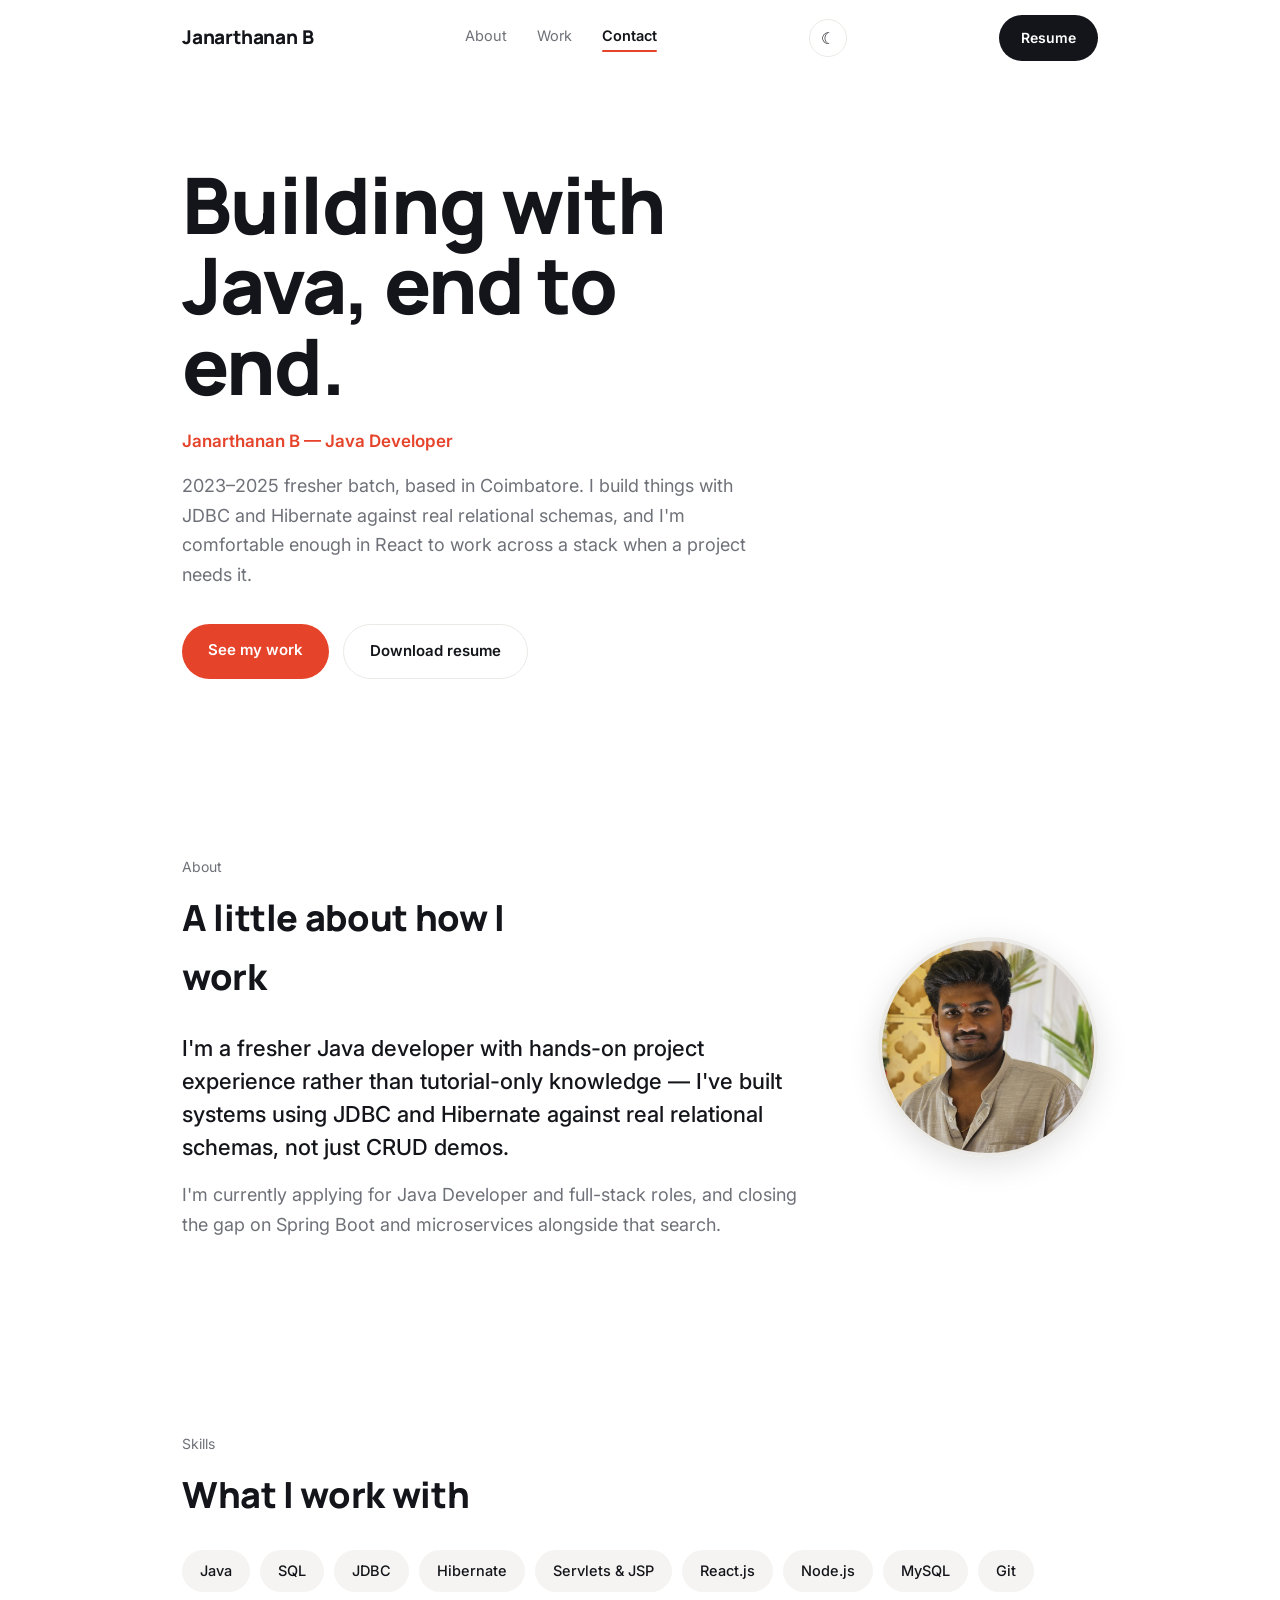
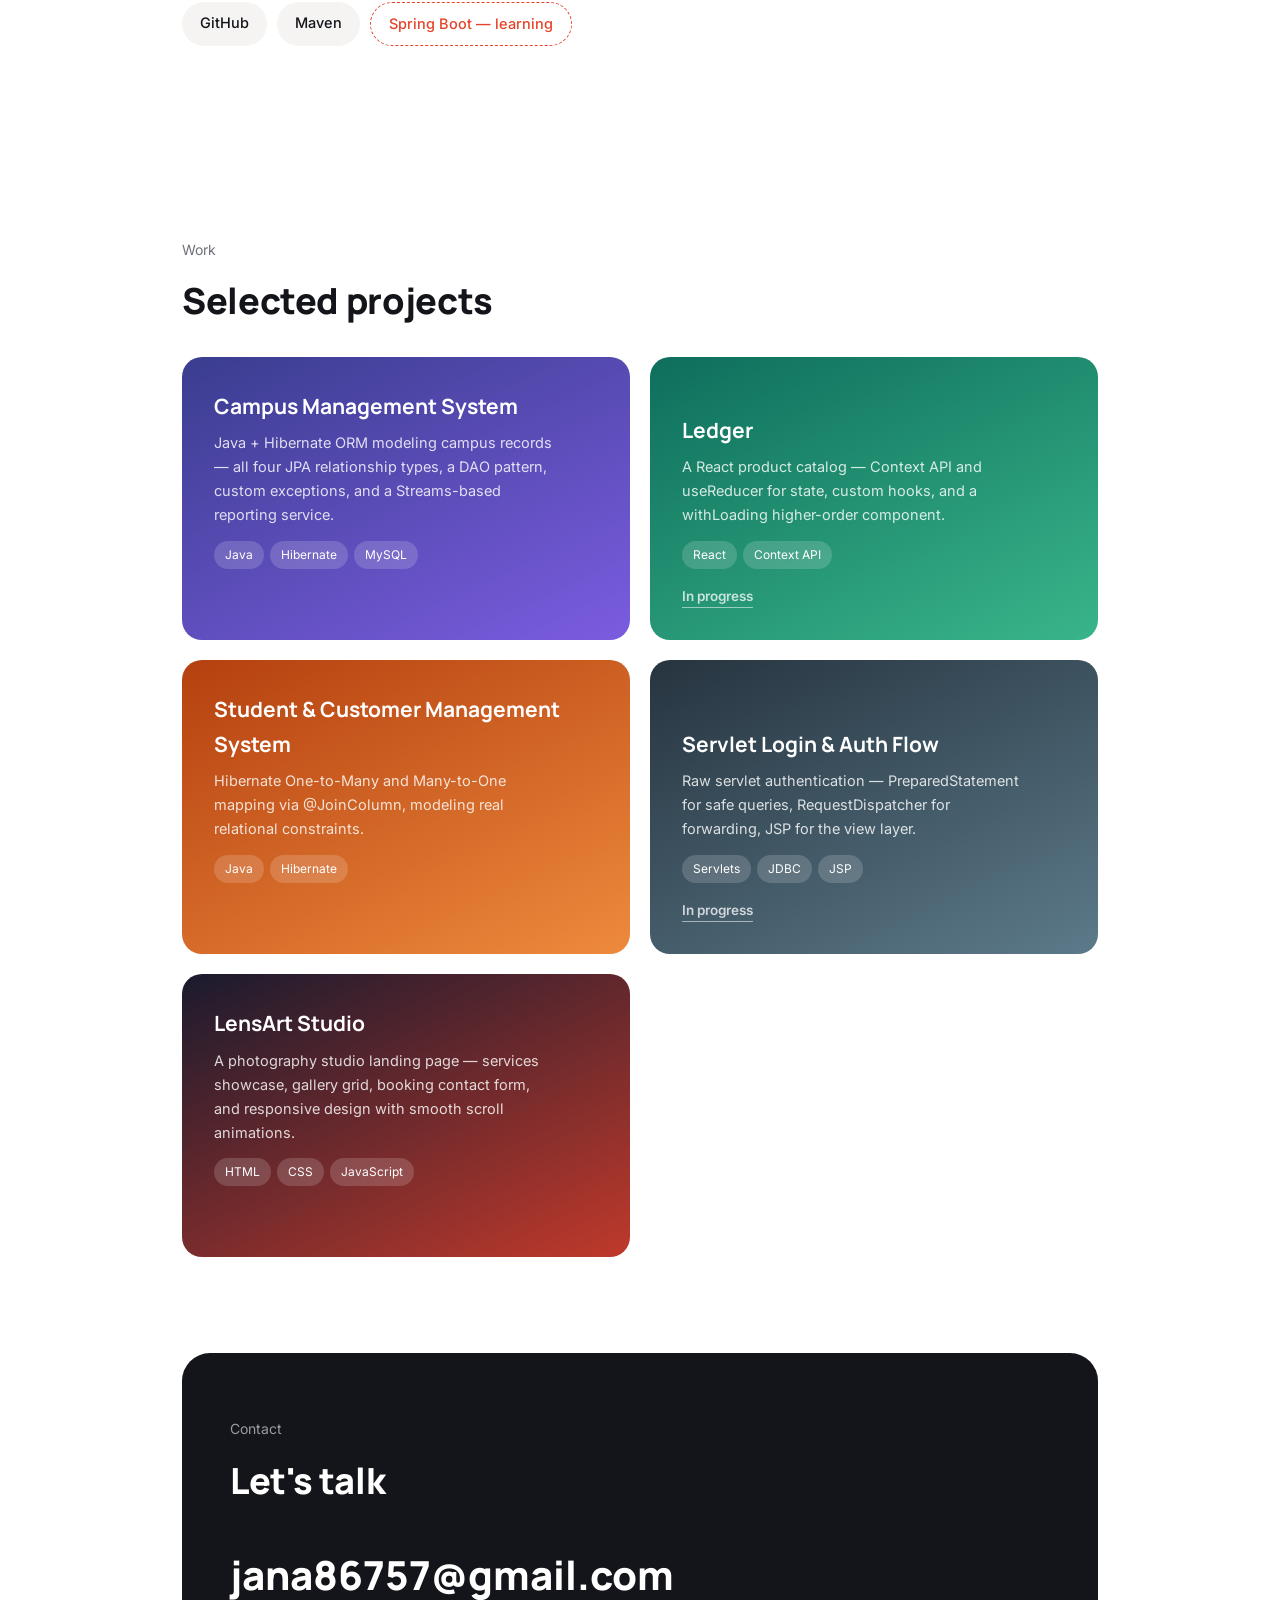
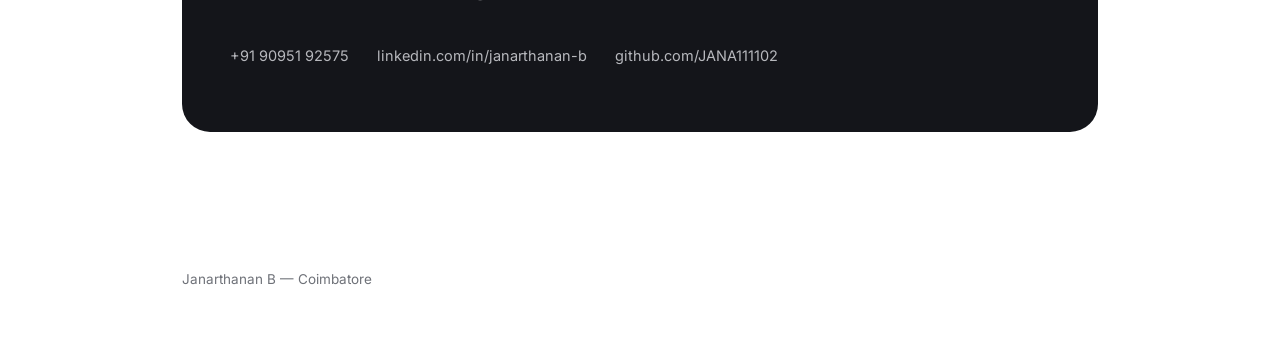
==== commit a39145c8: "add LensArt Studio project + profile photo in About section" ====
--- a/index.html
+++ b/index.html
@@ -37,10 +37,17 @@
   </section>
 
   <section id="about">
-    <div class="eyebrow">About</div>
-    <h2>A little about how I work</h2>
-    <p>I'm a fresher Java developer with hands-on project experience rather than tutorial-only knowledge — I've built systems using JDBC and Hibernate against real relational schemas, not just CRUD demos.</p>
-    <p>I'm currently applying for Java Developer and full-stack roles, and closing the gap on Spring Boot and microservices alongside that search.</p>
+    <div class="about-inner">
+      <div class="about-text">
+        <div class="eyebrow">About</div>
+        <h2>A little about how I work</h2>
+        <p>I'm a fresher Java developer with hands-on project experience rather than tutorial-only knowledge — I've built systems using JDBC and Hibernate against real relational schemas, not just CRUD demos.</p>
+        <p>I'm currently applying for Java Developer and full-stack roles, and closing the gap on Spring Boot and microservices alongside that search.</p>
+      </div>
+      <div class="about-photo">
+        <img src="avatar.jpg" alt="Janarthanan B" />
+      </div>
+    </div>
   </section>
 
   <section id="skills">
@@ -87,6 +94,13 @@
         <span class="link" style="opacity:.75; transform:none;">In progress</span>
       </div>
 
+      <div class="tile g5">
+        <h3>LensArt Studio</h3>
+        <p>A photography studio landing page — services showcase, gallery grid, booking contact form, and responsive design with smooth scroll animations.</p>
+        <div class="tags"><span>HTML</span><span>CSS</span><span>JavaScript</span></div>
+        <a class="link" href="https://github.com/JANA111102/PHOTOSHOP" target="_blank" rel="noopener">View repository</a>
+      </div>
+
     </div>
   </section>
 
--- a/portfolio.css
+++ b/portfolio.css
@@ -127,3 +127,30 @@
   content:''; display:block; height:2px; border-radius:2px;
   background:var(--accent); margin-top:2px;
 }
+
+/* ── About section with photo ── */
+#about .about-inner{
+  display:flex; align-items:center; gap:56px;
+}
+#about .about-text{ flex:1; }
+#about .about-photo{
+  flex-shrink:0; width:220px; height:220px;
+}
+#about .about-photo img{
+  width:100%; height:100%; object-fit:cover;
+  border-radius:50%; border:4px solid var(--line);
+  box-shadow:0 8px 32px rgba(0,0,0,.12);
+  transition:transform .35s ease, box-shadow .35s ease;
+}
+#about .about-photo img:hover{
+  transform:scale(1.04);
+  box-shadow:0 16px 40px rgba(0,0,0,.18);
+}
+
+@media (max-width:640px){
+  #about .about-inner{ flex-direction:column-reverse; gap:28px; }
+  #about .about-photo{ width:160px; height:160px; }
+}
+
+/* ── Project tile g5 (LensArt Studio) ── */
+.tile.g5{background:linear-gradient(155deg,#1a1a2e,#c0392b);}
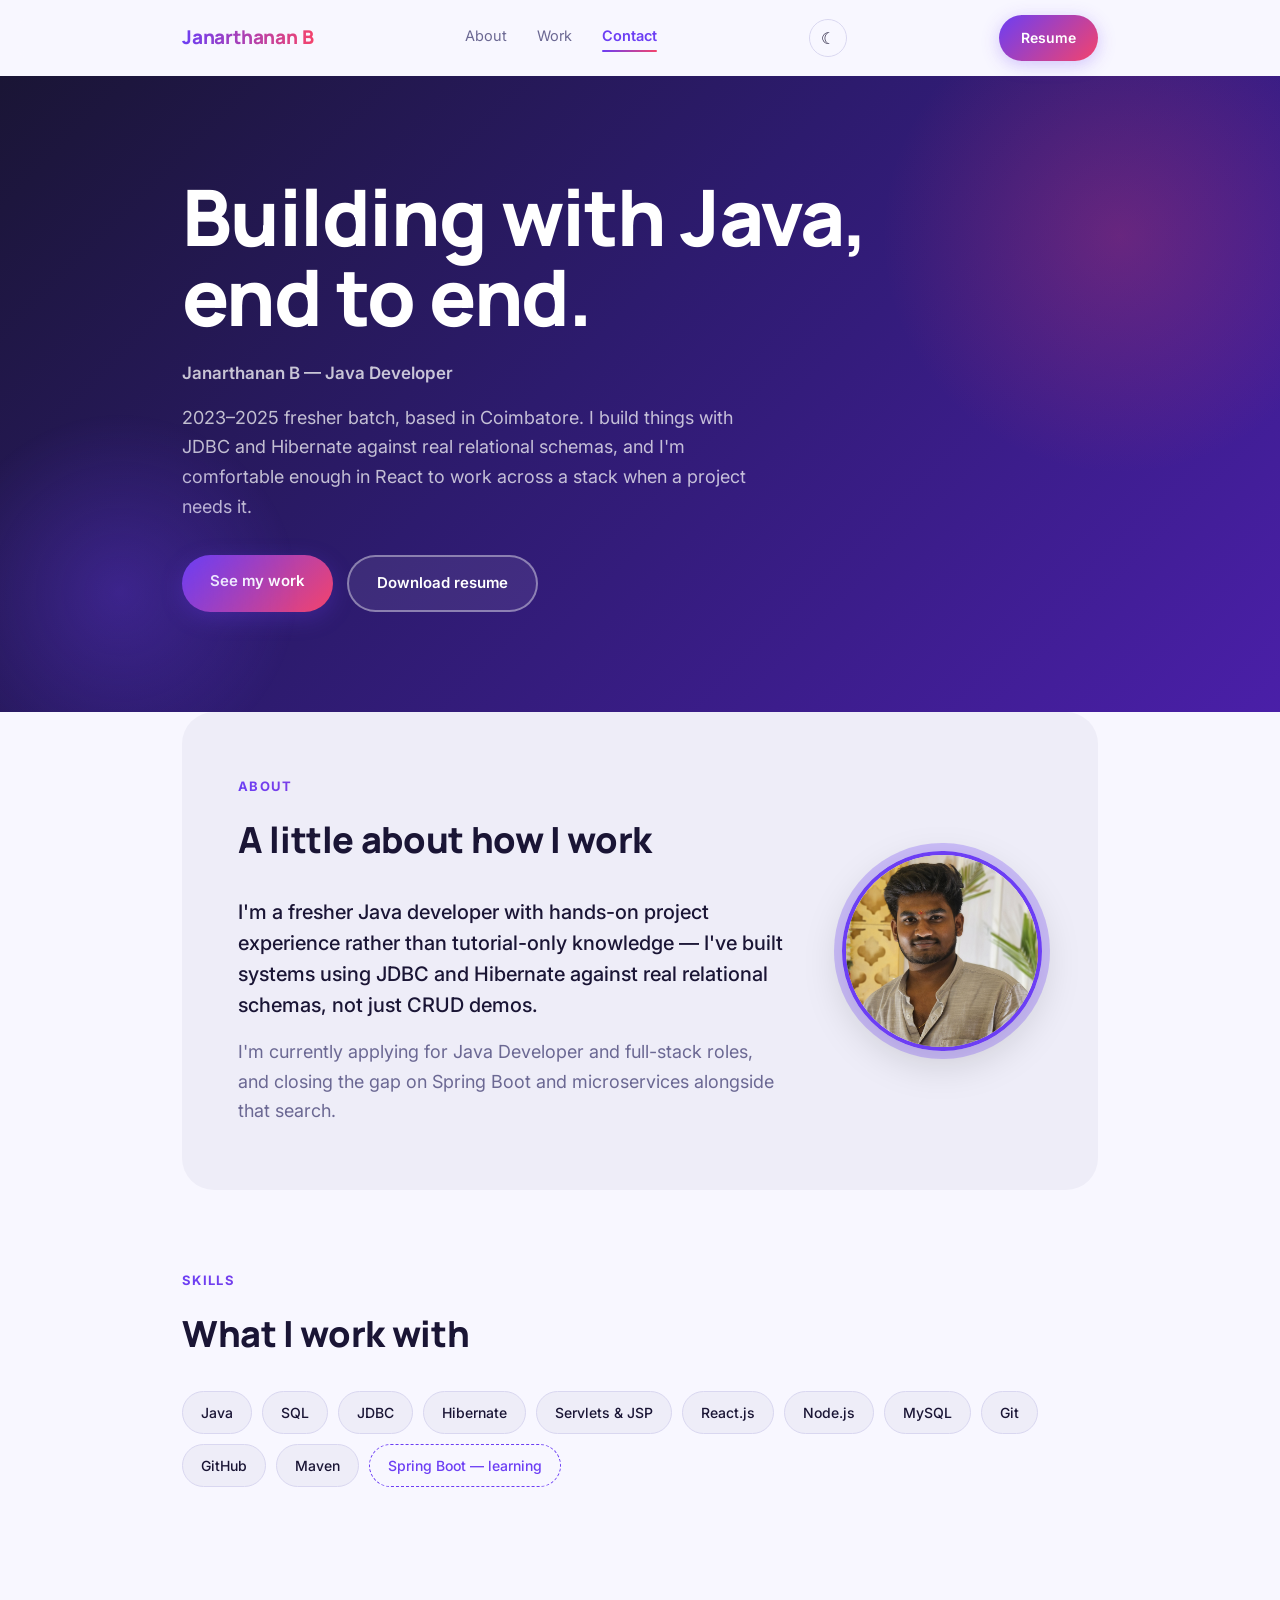
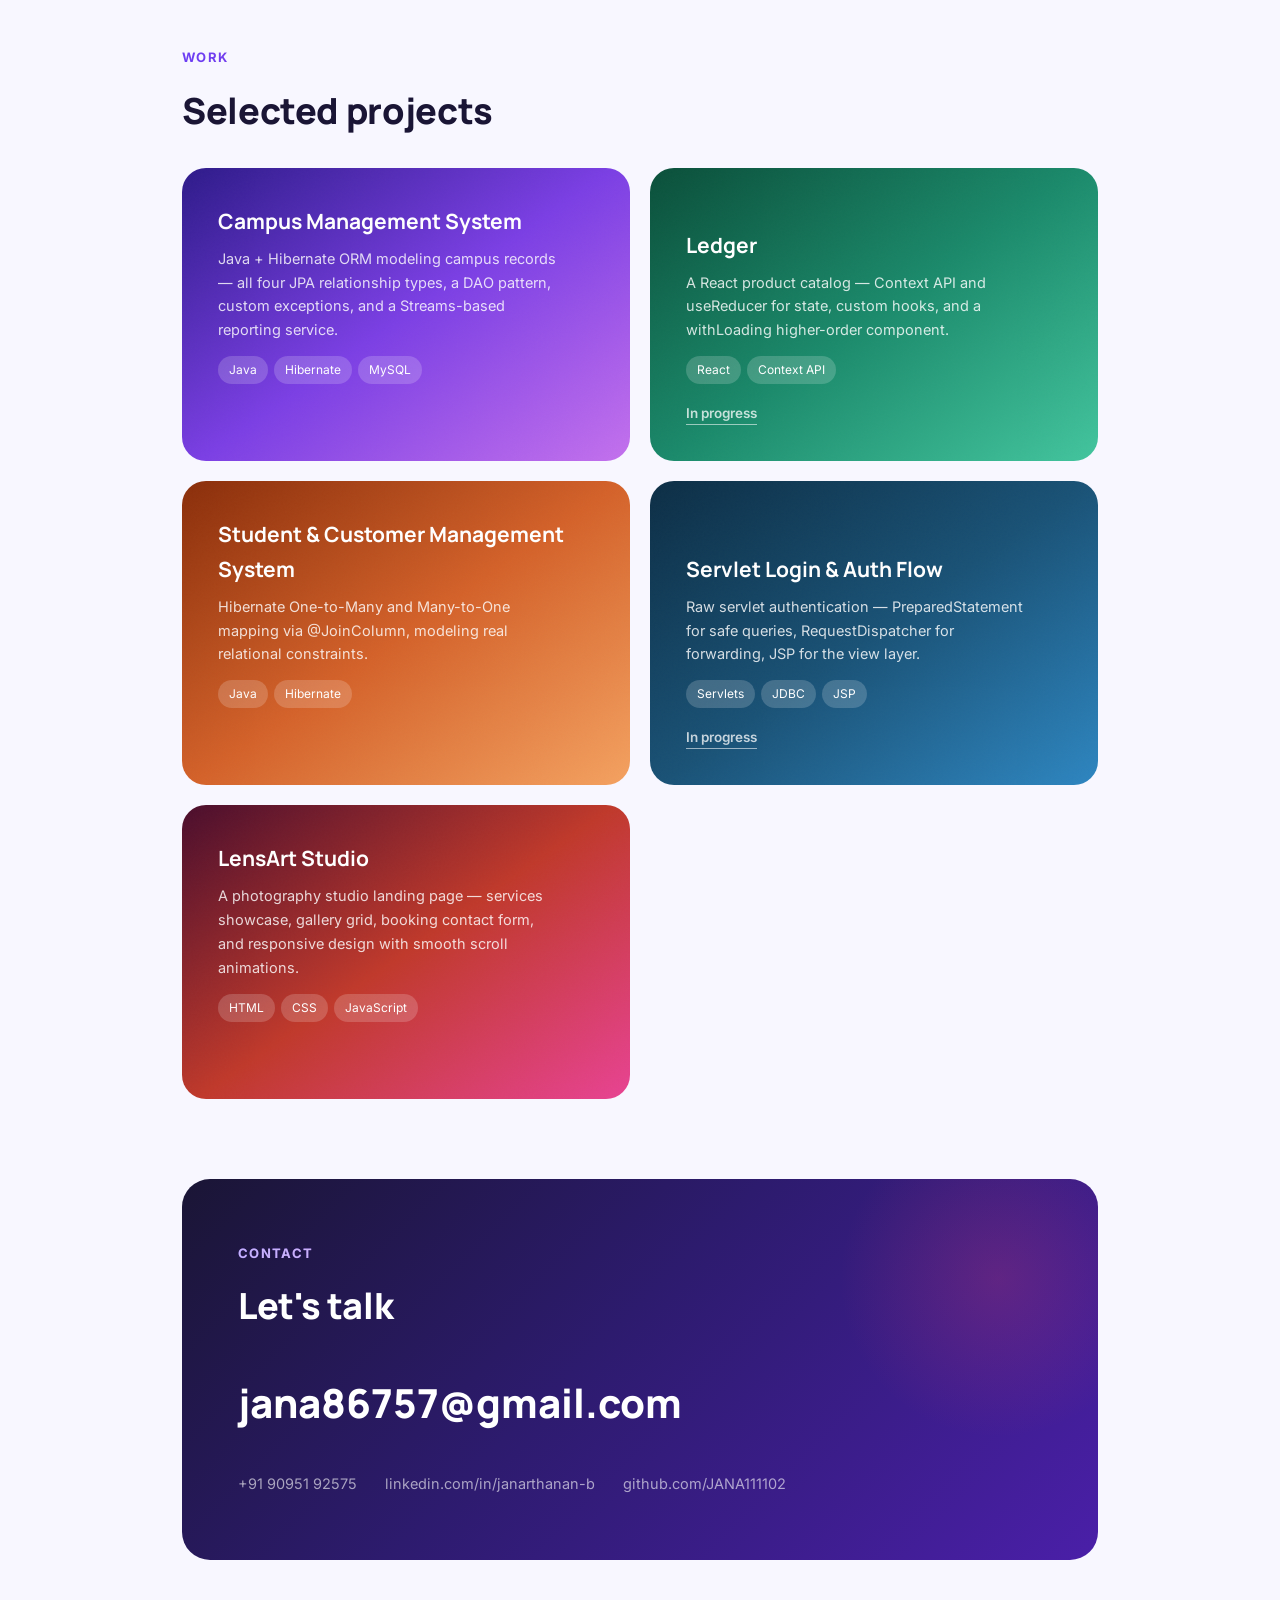
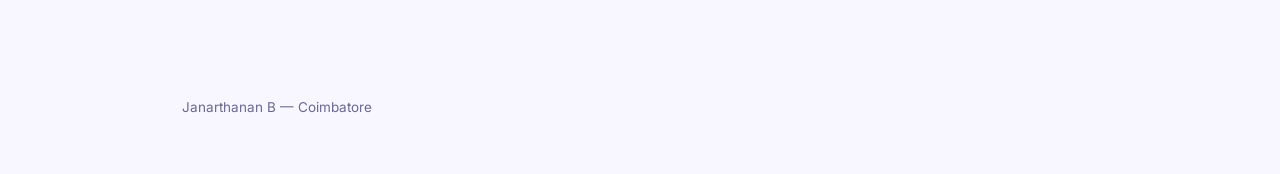
==== commit 04cae3f2: "make phone number a clickable tel: link" ====
--- a/index.html
+++ b/index.html
@@ -110,7 +110,7 @@
       <h2>Let's talk</h2>
       <a class="big-link" href="mailto:jana86757@gmail.com">jana86757@gmail.com</a>
       <div class="sub-row">
-        <span>+91 90951 92575</span>
+        <a href="tel:+919095192575">+91 90951 92575</a>
         <a href="https://www.linkedin.com/in/janarthanan-b" target="_blank" rel="noopener">linkedin.com/in/janarthanan-b</a>
         <a href="https://github.com/JANA111102" target="_blank" rel="noopener">github.com/JANA111102</a>
       </div>
--- a/portfolio.css
+++ b/portfolio.css
@@ -1,156 +1,303 @@
+/* ─────────────────────────────────────────────
+   portfolio.css — vibrant colour theme
+   ───────────────────────────────────────────── */
+
+/* ── Design tokens ── */
 :root{
-  --paper:#FFFFFF; --panel:#F5F4F2; --ink:#14151A; --ink-soft:#6E7178;
-  --accent:#E6432B; --accent-2:#14151A; --line:#EAE9E5;
-  box-sizing:border-box;
+  /* Core palette */
+  --paper:#F8F7FF;
+  --panel:#EEEDF8;
+  --ink:#1A1535;
+  --ink-soft:#6B6893;
+  --line:#D9D7F0;
+
+  /* Accent — vivid violet */
+  --accent:#6C3EF4;
+  --accent-hover:#5528D4;
+  --accent-glow:rgba(108,62,244,.28);
+
+  /* Secondary accent — coral/pink */
+  --accent-2:#F4436C;
+
+  /* Hero gradient */
+  --hero-grad:linear-gradient(135deg,#1A1535 0%,#2D1B6E 45%,#4A1FA8 100%);
+
+  /* Safe area */
   padding-top:env(safe-area-inset-top,0px);
   padding-bottom:env(safe-area-inset-bottom,0px);
 }
+
+/* ── Dark mode ── */
 @media (prefers-color-scheme:dark){
   :root:not([data-theme="light"]){
-    --paper:#111214; --panel:#1B1C1F; --ink:#F3F2EF; --ink-soft:#9C9FA6; --line:#2A2B2F;
+    --paper:#0F0D1E; --panel:#18162E; --ink:#EAE8FF;
+    --ink-soft:#9490C0; --line:#2C2850;
   }
 }
-:root[data-theme="dark"]{ --paper:#111214; --panel:#1B1C1F; --ink:#F3F2EF; --ink-soft:#9C9FA6; --line:#2A2B2F; }
+:root[data-theme="dark"]{
+  --paper:#0F0D1E; --panel:#18162E; --ink:#EAE8FF;
+  --ink-soft:#9490C0; --line:#2C2850;
+}
+
+/* ── Reset ── */
 *{box-sizing:border-box; margin:0; padding:0;}
 html{scroll-padding-top:calc(72px + env(safe-area-inset-top,0px)); scroll-behavior:smooth;}
-body{ background:var(--paper); color:var(--ink); font-family:'Inter', system-ui, -apple-system, sans-serif; line-height:1.65; font-size:16px; -webkit-font-smoothing:antialiased; }
+body{
+  background:var(--paper); color:var(--ink);
+  font-family:'Inter', system-ui, -apple-system, sans-serif;
+  line-height:1.65; font-size:16px; -webkit-font-smoothing:antialiased;
+}
 a{color:inherit; text-decoration:none;}
 a:focus-visible, button:focus-visible{outline:2px solid var(--accent); outline-offset:3px;}
 .wrap{max-width:980px; margin:0 auto; padding:0 32px;}
 
 /* ── Navigation ── */
-header.nav{ position:sticky; top:env(safe-area-inset-top,0px); z-index:10; background:color-mix(in srgb, var(--paper) 88%, transparent); backdrop-filter:blur(10px); }
+header.nav{
+  position:sticky; top:env(safe-area-inset-top,0px); z-index:10;
+  background:color-mix(in srgb, var(--paper) 85%, transparent);
+  backdrop-filter:blur(14px);
+}
 header.nav .wrap{display:flex; align-items:center; justify-content:space-between; height:76px;}
-.brand{font-family:'Manrope', sans-serif; font-weight:800; font-size:19px; letter-spacing:-0.01em;}
+.brand{
+  font-family:'Manrope', sans-serif; font-weight:800; font-size:19px;
+  letter-spacing:-0.01em;
+  background:linear-gradient(90deg,var(--accent),var(--accent-2));
+  -webkit-background-clip:text; -webkit-text-fill-color:transparent;
+  background-clip:text;
+}
 nav.links{display:flex; gap:30px; font-size:14.5px;}
 nav.links a{color:var(--ink-soft); transition:color .2s ease;}
 nav.links a:hover{color:var(--ink);}
-.resume-btn{ font-size:14px; font-weight:600; padding:11px 22px; border-radius:100px; background:var(--ink); color:var(--paper) !important; transition:transform .25s ease, opacity .25s ease; }
-.resume-btn:hover{transform:translateY(-2px); opacity:.88;}
+.resume-btn{
+  font-size:14px; font-weight:600; padding:11px 22px; border-radius:100px;
+  background:linear-gradient(135deg,var(--accent),var(--accent-2));
+  color:#fff !important;
+  transition:transform .25s ease, box-shadow .25s ease;
+  box-shadow:0 4px 18px var(--accent-glow);
+}
+.resume-btn:hover{transform:translateY(-2px); box-shadow:0 8px 28px var(--accent-glow);}
+
+/* ── Scrolled nav state ── */
+header.nav.scrolled{ border-bottom:1px solid var(--line); }
+
+/* ── Active nav link ── */
+nav.links a.active{ color:var(--accent); font-weight:600; }
+nav.links a.active::after{
+  content:''; display:block; height:2px; border-radius:2px;
+  background:linear-gradient(90deg,var(--accent),var(--accent-2));
+  margin-top:2px;
+}
 
 /* ── Sections ── */
 section{padding:96px 0;}
-section.hero{padding-top:88px; padding-bottom:80px;}
 
 /* ── Hero ── */
-h1{ font-family:'Manrope', sans-serif; font-weight:800; letter-spacing:-0.02em; font-size:clamp(44px,7.5vw,78px); line-height:1.03; max-width:11ch;
-  opacity:0; animation:rise .7s ease-out .1s forwards; }
-.role{ font-weight:600; color:var(--accent); font-size:17px; margin-top:22px;
-  opacity:0; animation:rise .7s ease-out .25s forwards; }
-.lede{max-width:52ch; color:var(--ink-soft); margin-top:16px; font-size:18px;
-  opacity:0; animation:rise .7s ease-out .4s forwards;}
-.cta-row{display:flex; gap:14px; margin-top:34px; flex-wrap:wrap;
-  opacity:0; animation:rise .7s ease-out .55s forwards;}
-@keyframes rise{from{opacity:0; transform:translateY(12px);} to{opacity:1; transform:translateY(0);}}
-@media (prefers-reduced-motion:reduce){ h1,.role,.lede,.cta-row{animation:none; opacity:1;} }
+section.hero{
+  padding-top:0; padding-bottom:0;
+  background:var(--hero-grad);
+  margin-left:calc(-50vw + 50%); margin-right:calc(-50vw + 50%);
+  padding-left:calc(50vw - 50%); padding-right:calc(50vw - 50%);
+  padding-top:100px; padding-bottom:100px;
+  position:relative; overflow:hidden;
+}
+
+/* decorative blobs behind hero text */
+section.hero::before{
+  content:'';
+  position:absolute; top:-80px; right:-80px;
+  width:480px; height:480px; border-radius:50%;
+  background:radial-gradient(circle,rgba(244,67,108,.25) 0%,transparent 70%);
+  pointer-events:none;
+}
+section.hero::after{
+  content:'';
+  position:absolute; bottom:-60px; left:-60px;
+  width:360px; height:360px; border-radius:50%;
+  background:radial-gradient(circle,rgba(108,62,244,.3) 0%,transparent 70%);
+  pointer-events:none;
+}
+
+/* hero text always white regardless of theme */
+section.hero h1,
+section.hero .role,
+section.hero .lede,
+section.hero .cta-row{ color:#fff; }
+
+h1{
+  font-family:'Manrope', sans-serif; font-weight:800;
+  letter-spacing:-0.02em; font-size:clamp(44px,7.5vw,78px);
+  line-height:1.03; max-width:13ch;
+  opacity:0; animation:rise .7s ease-out .1s forwards;
+}
+.role{
+  font-weight:600; font-size:17px; margin-top:22px;
+  opacity:0; animation:rise .7s ease-out .25s forwards;
+  color:rgba(255,255,255,.75) !important;
+}
+/* highlight word in role */
+.role span{ color:#F4A261; font-style:normal; }
+
+.lede{
+  max-width:52ch; margin-top:16px; font-size:18px;
+  color:rgba(255,255,255,.72) !important;
+  opacity:0; animation:rise .7s ease-out .4s forwards;
+}
+.cta-row{
+  display:flex; gap:14px; margin-top:34px; flex-wrap:wrap;
+  opacity:0; animation:rise .7s ease-out .55s forwards;
+}
+@keyframes rise{from{opacity:0;transform:translateY(14px);}to{opacity:1;transform:translateY(0);}}
+@media (prefers-reduced-motion:reduce){ h1,.role,.lede,.cta-row{animation:none;opacity:1;} }
 
 /* ── Buttons ── */
-.btn{font-weight:600; font-size:15px; padding:14px 26px; border-radius:100px; transition:all .25s ease; display:inline-block;}
-.btn.primary{background:var(--accent); color:#fff;}
-.btn.primary:hover{transform:translateY(-2px); box-shadow:0 10px 24px color-mix(in srgb, var(--accent) 45%, transparent);}
-.btn.secondary{border:1.5px solid var(--line); color:var(--ink);}
-.btn.secondary:hover{border-color:var(--ink); transform:translateY(-2px);}
+.btn{font-weight:600; font-size:15px; padding:14px 28px; border-radius:100px; transition:all .25s ease; display:inline-block;}
+.btn.primary{
+  background:linear-gradient(135deg,var(--accent),var(--accent-2));
+  color:#fff;
+  box-shadow:0 6px 22px var(--accent-glow);
+}
+.btn.primary:hover{transform:translateY(-2px); box-shadow:0 12px 32px var(--accent-glow);}
+.btn.secondary{
+  border:2px solid rgba(255,255,255,.4); color:#fff;
+  background:rgba(255,255,255,.08); backdrop-filter:blur(6px);
+}
+.btn.secondary:hover{border-color:rgba(255,255,255,.8); transform:translateY(-2px);}
 
 /* ── Section headings ── */
-.eyebrow{color:var(--ink-soft); font-size:14px; margin-bottom:10px;}
-h2{font-family:'Manrope', sans-serif; font-size:clamp(26px,3.4vw,36px); font-weight:800; letter-spacing:-0.01em; margin-bottom:26px; max-width:16ch;}
+.eyebrow{
+  font-size:13px; font-weight:700; letter-spacing:.1em; text-transform:uppercase;
+  margin-bottom:12px;
+  background:linear-gradient(90deg,var(--accent),var(--accent-2));
+  -webkit-background-clip:text; -webkit-text-fill-color:transparent;
+  background-clip:text;
+}
+h2{
+  font-family:'Manrope', sans-serif; font-size:clamp(26px,3.4vw,36px);
+  font-weight:800; letter-spacing:-0.01em; margin-bottom:28px; max-width:18ch;
+}
 
 /* ── About ── */
-#about p{max-width:56ch; color:var(--ink-soft); font-size:18px;}
-#about p + p{margin-top:16px;}
-#about p:first-of-type{color:var(--ink); font-size:22px; font-weight:500; line-height:1.5;}
+#about{ background:var(--panel); border-radius:32px; padding:64px 56px; margin:0 0 0 0;}
+#about .about-inner{ display:flex; align-items:center; gap:56px; }
+#about .about-text{ flex:1; }
+#about p{ max-width:56ch; color:var(--ink-soft); font-size:18px; }
+#about p + p{ margin-top:16px; }
+#about p:first-of-type{ color:var(--ink); font-size:20px; font-weight:500; line-height:1.55; }
+#about .about-photo{ flex-shrink:0; width:200px; height:200px; }
+#about .about-photo img{
+  width:100%; height:100%; object-fit:cover; border-radius:50%;
+  border:4px solid var(--accent);
+  box-shadow:0 0 0 8px var(--accent-glow), 0 12px 40px rgba(0,0,0,.15);
+  transition:transform .35s ease, box-shadow .35s ease;
+}
+#about .about-photo img:hover{
+  transform:scale(1.05);
+  box-shadow:0 0 0 10px var(--accent-glow), 0 20px 48px rgba(0,0,0,.2);
+}
 
 /* ── Skills ── */
-.skills-row{display:flex; flex-wrap:wrap; gap:10px;}
-.tag{ font-size:14.5px; font-weight:500; padding:9px 18px; border-radius:100px; background:var(--panel); color:var(--ink); transition:all .2s ease; cursor:default;}
-.tag:hover{background:var(--accent); color:#fff; transform:translateY(-2px);}
-.tag.learning{border:1.5px dashed var(--accent); background:transparent; color:var(--accent);}
-.tag.learning:hover{background:var(--accent); color:#fff;}
-.skills-note{margin-top:18px; color:var(--ink-soft); font-size:14.5px;}
+#skills{ padding-top:80px; padding-bottom:80px; }
+.skills-row{ display:flex; flex-wrap:wrap; gap:10px; }
+.tag{
+  font-size:14px; font-weight:500; padding:9px 18px; border-radius:100px;
+  background:var(--panel); color:var(--ink);
+  border:1.5px solid var(--line);
+  transition:all .2s ease; cursor:default;
+}
+.tag:hover{
+  background:linear-gradient(135deg,var(--accent),var(--accent-2));
+  color:#fff; border-color:transparent;
+  transform:translateY(-2px);
+  box-shadow:0 6px 18px var(--accent-glow);
+}
+.tag.learning{
+  border:1.5px dashed var(--accent); background:transparent;
+  color:var(--accent);
+}
+.tag.learning:hover{
+  background:linear-gradient(135deg,var(--accent),var(--accent-2));
+  color:#fff; border-color:transparent;
+}
 
 /* ── Project gallery ── */
-.gallery{display:grid; grid-template-columns:1fr 1fr; gap:20px;}
+#work{ padding-top:80px; padding-bottom:80px; }
+.gallery{ display:grid; grid-template-columns:1fr 1fr; gap:20px; }
 .tile{
-  position:relative; border-radius:20px; padding:32px; min-height:230px;
+  position:relative; border-radius:24px; padding:36px; min-height:240px;
   display:flex; flex-direction:column; justify-content:flex-end; overflow:hidden;
   transition:transform .35s ease, box-shadow .35s ease; color:#fff;
 }
-.tile:hover{transform:translateY(-6px) scale(1.015); box-shadow:0 20px 40px rgba(0,0,0,.22);}
-.tile.g1{background:linear-gradient(155deg,#3A3D8F,#7B5CE0);}
-.tile.g2{background:linear-gradient(155deg,#0E6E5C,#39B58A);}
-.tile.g3{background:linear-gradient(155deg,#B4400F,#EE8A3D);}
-.tile.g4{background:linear-gradient(155deg,#26343F,#5C7A8A);}
-.tile h3{font-family:'Manrope', sans-serif; font-size:21px; font-weight:700; margin-bottom:8px;}
-.tile p{font-size:14.5px; color:rgba(255,255,255,.82); max-width:38ch;}
-.tile .tags{display:flex; flex-wrap:wrap; gap:6px; margin-top:14px;}
-.tile .tags span{font-size:12px; padding:4px 11px; border-radius:100px; background:rgba(255,255,255,.16);}
-.tile .link{ margin-top:16px; font-size:13.5px; font-weight:600; opacity:0; transform:translateY(6px); transition:all .25s ease; display:inline-block; border-bottom:1.5px solid rgba(255,255,255,.7); width:max-content;}
-.tile:hover .link{opacity:1; transform:translateY(0);}
+/* noise texture overlay for depth */
+.tile::before{
+  content:''; position:absolute; inset:0; border-radius:24px;
+  background:url("data:image/svg+xml,%3Csvg viewBox='0 0 200 200' xmlns='http://www.w3.org/2000/svg'%3E%3Cfilter id='n'%3E%3CfeTurbulence type='fractalNoise' baseFrequency='0.75' numOctaves='4' stitchTiles='stitch'/%3E%3C/filter%3E%3Crect width='100%25' height='100%25' filter='url(%23n)' opacity='0.04'/%3E%3C/svg%3E");
+  pointer-events:none; opacity:.5;
+}
+.tile:hover{ transform:translateY(-8px) scale(1.018); box-shadow:0 24px 48px rgba(0,0,0,.28); }
+.tile.g1{ background:linear-gradient(145deg,#2E1B8A,#7B3FE4,#C471ED); }
+.tile.g2{ background:linear-gradient(145deg,#0B4F3A,#1B8A6B,#43C59E); }
+.tile.g3{ background:linear-gradient(145deg,#8A2E0B,#D4622A,#F4A261); }
+.tile.g4{ background:linear-gradient(145deg,#0D2E45,#1A5276,#2E86C1); }
+.tile.g5{ background:linear-gradient(145deg,#4A0E2D,#C0392B,#E84393); }
+.tile h3{ font-family:'Manrope', sans-serif; font-size:21px; font-weight:700; margin-bottom:8px; }
+.tile p{ font-size:14.5px; color:rgba(255,255,255,.82); max-width:38ch; }
+.tile .tags{ display:flex; flex-wrap:wrap; gap:6px; margin-top:14px; }
+.tile .tags span{ font-size:12px; padding:4px 11px; border-radius:100px; background:rgba(255,255,255,.18); }
+.tile .link{
+  margin-top:18px; font-size:13.5px; font-weight:600;
+  opacity:0; transform:translateY(6px); transition:all .25s ease;
+  display:inline-block; border-bottom:1.5px solid rgba(255,255,255,.75); width:max-content;
+}
+.tile:hover .link{ opacity:1; transform:translateY(0); }
 
 /* ── Contact ── */
-.contact-band{ background:var(--ink); color:var(--paper); border-radius:28px; padding:64px 48px; text-align:left; }
-.contact-band h2{color:var(--paper); max-width:none;}
-.contact-band .big-link{ font-family:'Manrope', sans-serif; font-weight:800; font-size:clamp(26px,4vw,40px); display:inline-block; margin-top:6px; border-bottom:2px solid transparent; transition:border-color .25s ease;}
-.contact-band .big-link:hover{border-bottom-color:var(--accent);}
-.contact-band .sub-row{display:flex; flex-wrap:wrap; gap:28px; margin-top:34px; font-size:14.5px; color:#B7B8BD;}
-.contact-band .sub-row a:hover{color:var(--paper);}
+#contact{ padding-top:0; }
+.contact-band{
+  background:var(--hero-grad);
+  color:#fff; border-radius:28px; padding:64px 56px; text-align:left;
+  position:relative; overflow:hidden;
+}
+.contact-band::after{
+  content:''; position:absolute; top:-60px; right:-60px;
+  width:320px; height:320px; border-radius:50%;
+  background:radial-gradient(circle,rgba(244,67,108,.2) 0%,transparent 70%);
+  pointer-events:none;
+}
+.contact-band .eyebrow{ color:rgba(255,255,255,.6); -webkit-text-fill-color:rgba(255,255,255,.6); }
+.contact-band h2{ color:#fff; max-width:none; }
+.contact-band .big-link{
+  font-family:'Manrope', sans-serif; font-weight:800;
+  font-size:clamp(26px,4vw,40px); display:inline-block; margin-top:6px;
+  border-bottom:2px solid transparent; transition:border-color .25s ease; color:#fff;
+}
+.contact-band .big-link:hover{ border-bottom-color:var(--accent-2); }
+.contact-band .sub-row{
+  display:flex; flex-wrap:wrap; gap:28px; margin-top:34px;
+  font-size:14.5px; color:rgba(255,255,255,.6);
+}
+.contact-band .sub-row a:hover{ color:#fff; }
 
 /* ── Footer ── */
-footer{padding:40px 0 56px; color:var(--ink-soft); font-size:13.5px;}
-
-/* ── Responsive ── */
-@media (max-width:640px){
-  nav.links{display:none;}
-  .gallery{grid-template-columns:1fr;}
-  .contact-band{padding:44px 28px; border-radius:20px;}
-}
+footer{ padding:40px 0 56px; color:var(--ink-soft); font-size:13.5px; }
 
 /* ── Theme toggle button ── */
 #theme-toggle{
   background:none; border:1.5px solid var(--line); color:var(--ink);
   font-size:16px; width:38px; height:38px; border-radius:100px;
-  cursor:pointer; transition:border-color .2s ease, transform .2s ease;
-  display:flex; align-items:center; justify-content:center;
-  flex-shrink:0;
-}
-#theme-toggle:hover{ border-color:var(--ink); transform:rotate(20deg); }
-
-/* ── Scrolled nav state ── */
-header.nav.scrolled{
-  border-bottom:1px solid var(--line);
-  transition:border-color .3s ease;
-}
-
-/* ── Active nav link ── */
-nav.links a.active{ color:var(--ink); font-weight:600; }
-nav.links a.active::after{
-  content:''; display:block; height:2px; border-radius:2px;
-  background:var(--accent); margin-top:2px;
-}
-
-/* ── About section with photo ── */
-#about .about-inner{
-  display:flex; align-items:center; gap:56px;
-}
-#about .about-text{ flex:1; }
-#about .about-photo{
-  flex-shrink:0; width:220px; height:220px;
-}
-#about .about-photo img{
-  width:100%; height:100%; object-fit:cover;
-  border-radius:50%; border:4px solid var(--line);
-  box-shadow:0 8px 32px rgba(0,0,0,.12);
-  transition:transform .35s ease, box-shadow .35s ease;
-}
-#about .about-photo img:hover{
-  transform:scale(1.04);
-  box-shadow:0 16px 40px rgba(0,0,0,.18);
-}
-
+  cursor:pointer; transition:all .2s ease;
+  display:flex; align-items:center; justify-content:center; flex-shrink:0;
+}
+#theme-toggle:hover{
+  border-color:var(--accent); color:var(--accent); transform:rotate(20deg);
+}
+
+/* ── Responsive ── */
 @media (max-width:640px){
+  nav.links{ display:none; }
+  .gallery{ grid-template-columns:1fr; }
+  .contact-band{ padding:44px 28px; border-radius:20px; }
+  #about{ padding:44px 28px; border-radius:20px; }
   #about .about-inner{ flex-direction:column-reverse; gap:28px; }
-  #about .about-photo{ width:160px; height:160px; }
-}
-
-/* ── Project tile g5 (LensArt Studio) ── */
-.tile.g5{background:linear-gradient(155deg,#1a1a2e,#c0392b);}
+  #about .about-photo{ width:150px; height:150px; }
+  section.hero{ padding-top:72px; padding-bottom:80px; }
+}
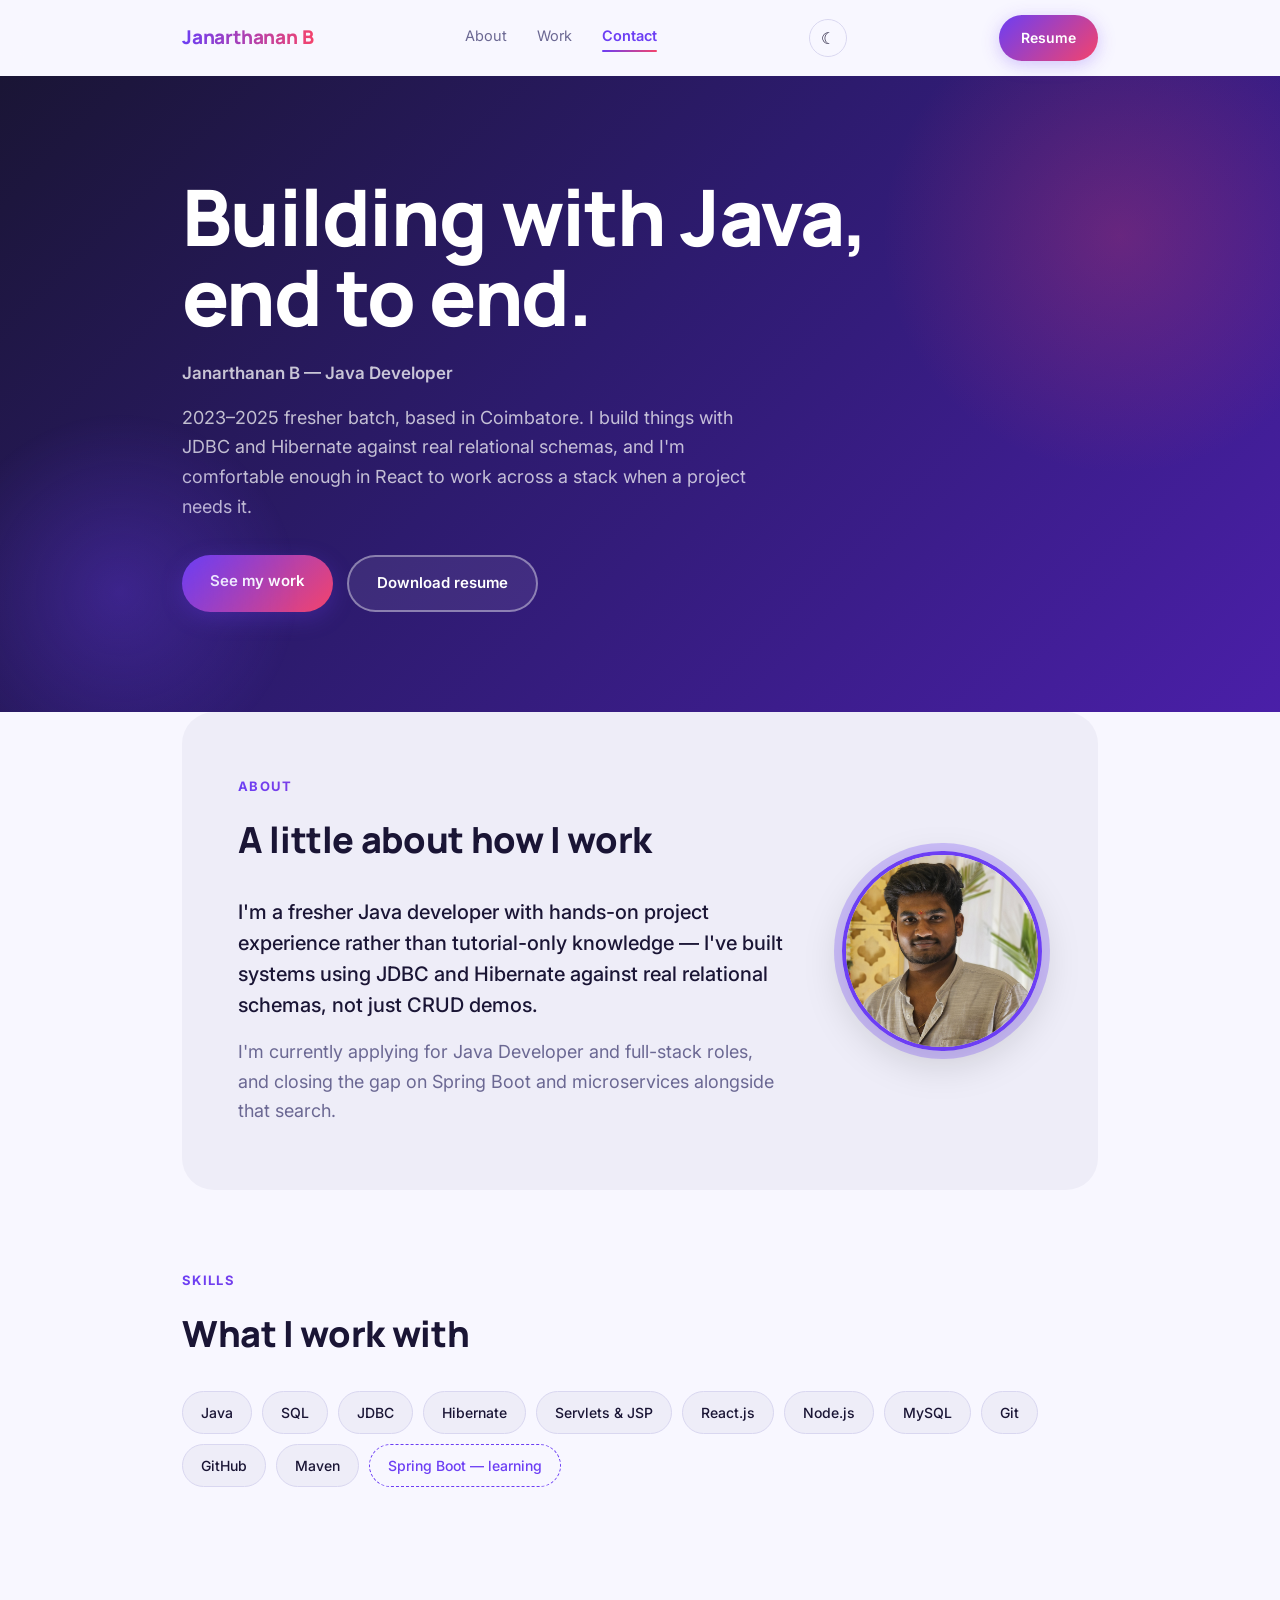
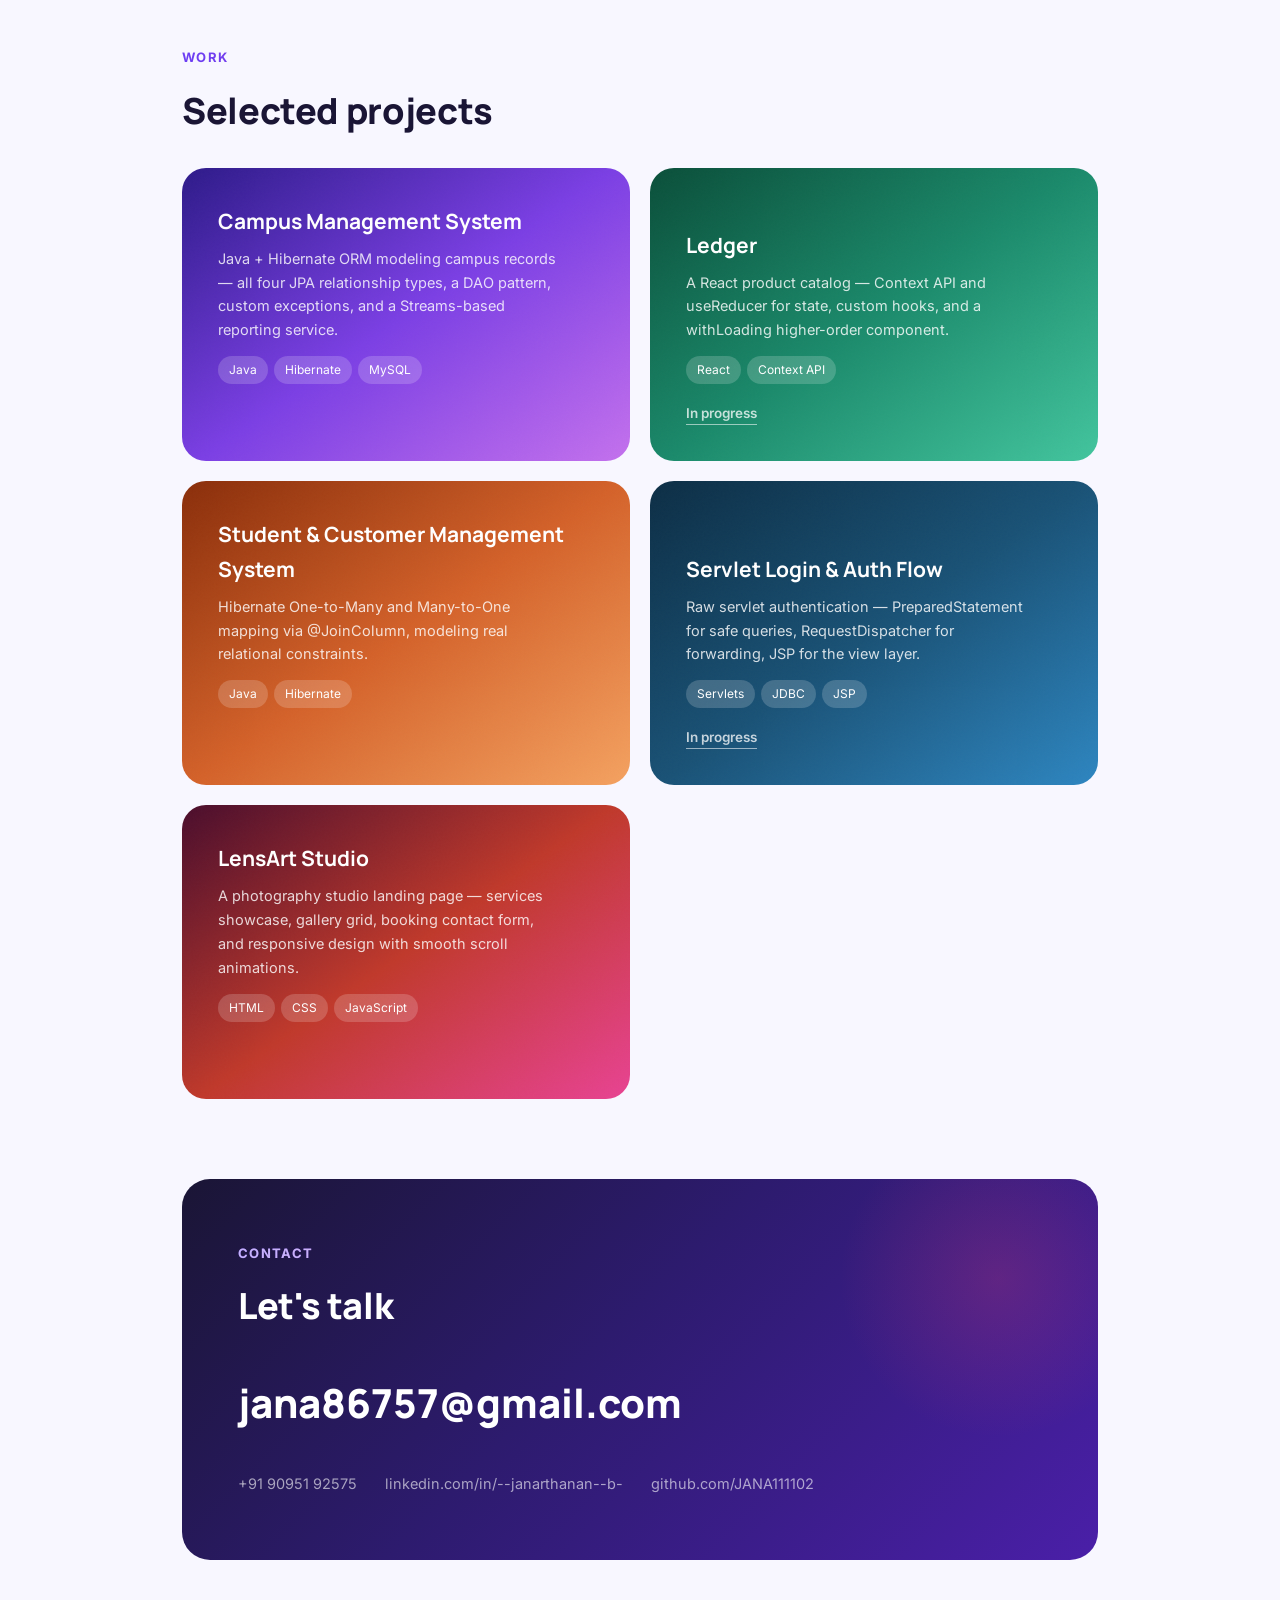
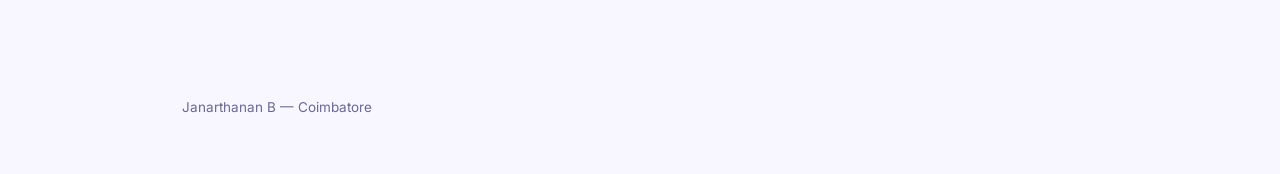
==== commit d2b9cd3b: "fix LinkedIn URL to correct profile" ====
--- a/index.html
+++ b/index.html
@@ -98,7 +98,10 @@
         <h3>LensArt Studio</h3>
         <p>A photography studio landing page — services showcase, gallery grid, booking contact form, and responsive design with smooth scroll animations.</p>
         <div class="tags"><span>HTML</span><span>CSS</span><span>JavaScript</span></div>
-        <a class="link" href="https://github.com/JANA111102/PHOTOSHOP" target="_blank" rel="noopener">View repository</a>
+        <div style="display:flex;gap:16px;flex-wrap:wrap;">
+          <a class="link" href="https://photoshop-alpha.vercel.app" target="_blank" rel="noopener">Live demo</a>
+          <a class="link" href="https://github.com/JANA111102/PHOTOSHOP" target="_blank" rel="noopener">View repository</a>
+        </div>
       </div>
 
     </div>
@@ -111,7 +114,7 @@
       <a class="big-link" href="mailto:jana86757@gmail.com">jana86757@gmail.com</a>
       <div class="sub-row">
         <a href="tel:+919095192575">+91 90951 92575</a>
-        <a href="https://www.linkedin.com/in/janarthanan-b" target="_blank" rel="noopener">linkedin.com/in/janarthanan-b</a>
+        <a href="https://www.linkedin.com/in/--janarthanan--b-/" target="_blank" rel="noopener">linkedin.com/in/--janarthanan--b-</a>
         <a href="https://github.com/JANA111102" target="_blank" rel="noopener">github.com/JANA111102</a>
       </div>
     </div>
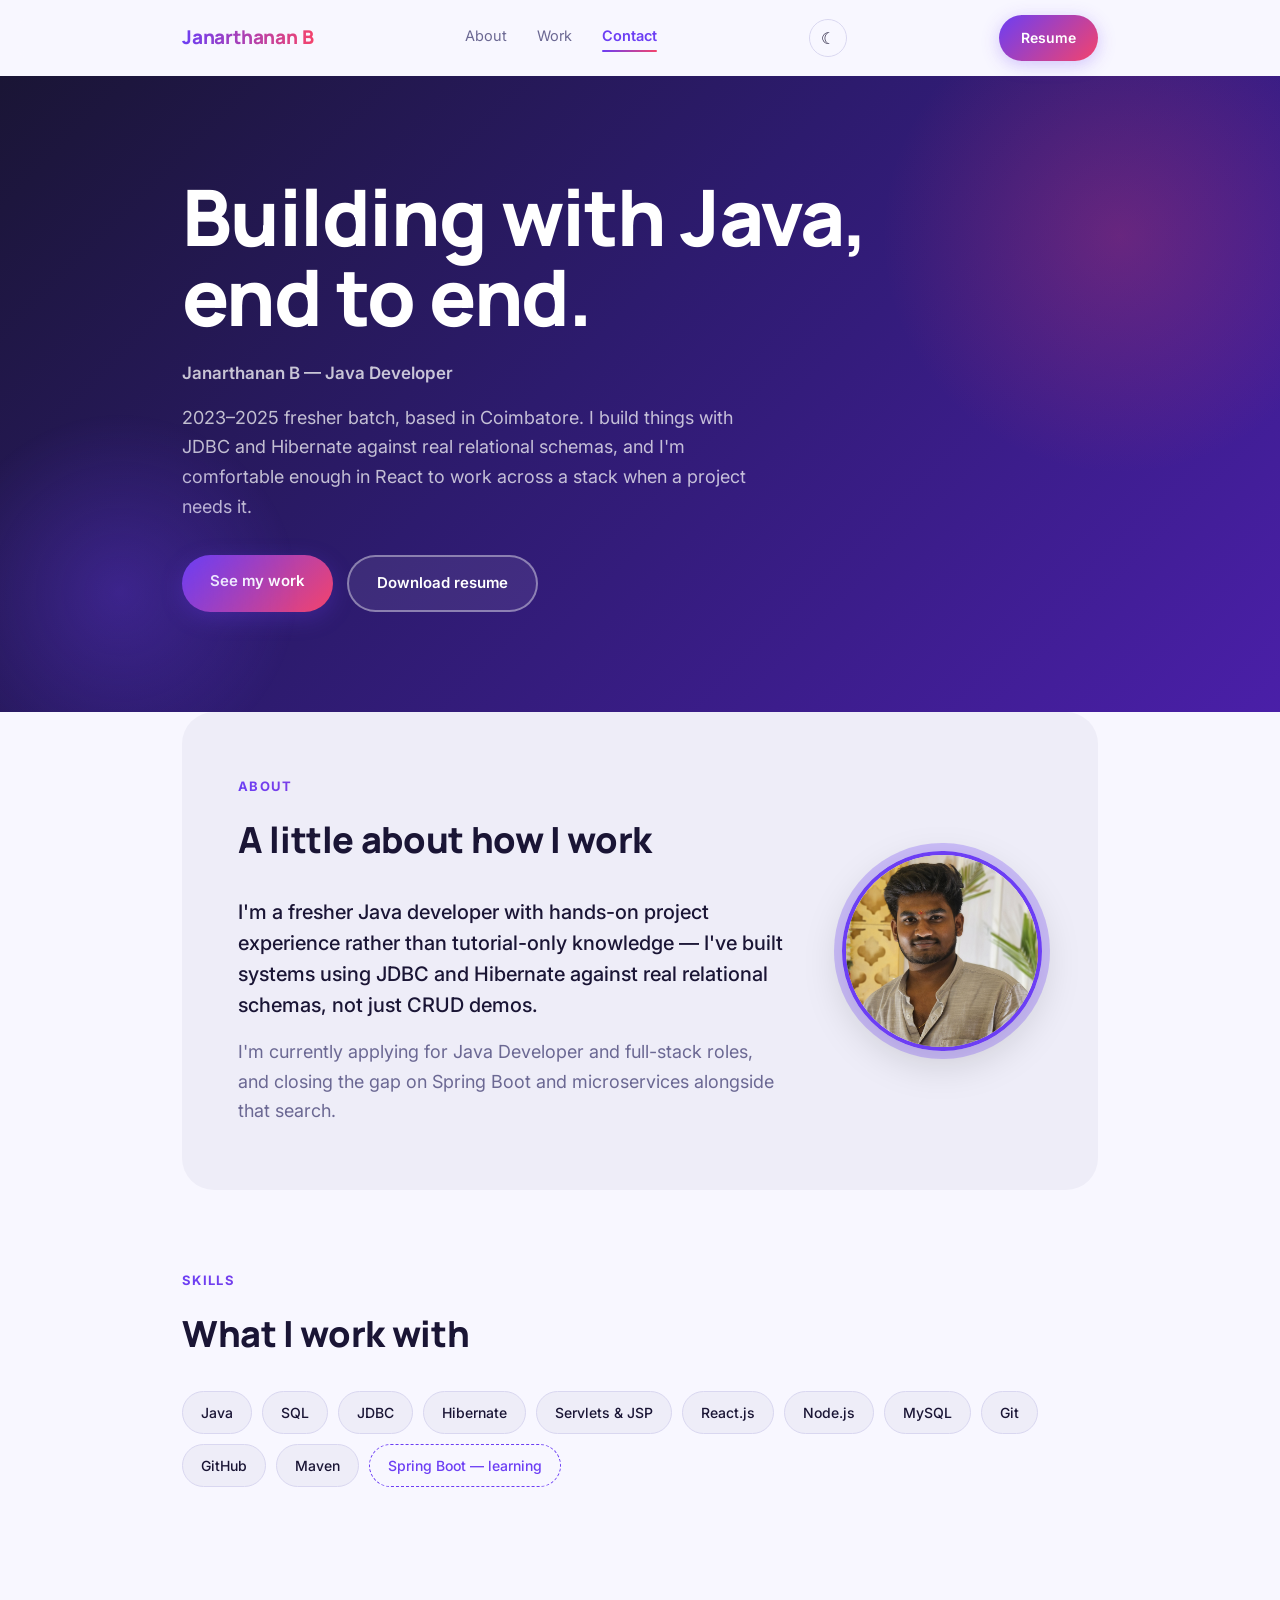
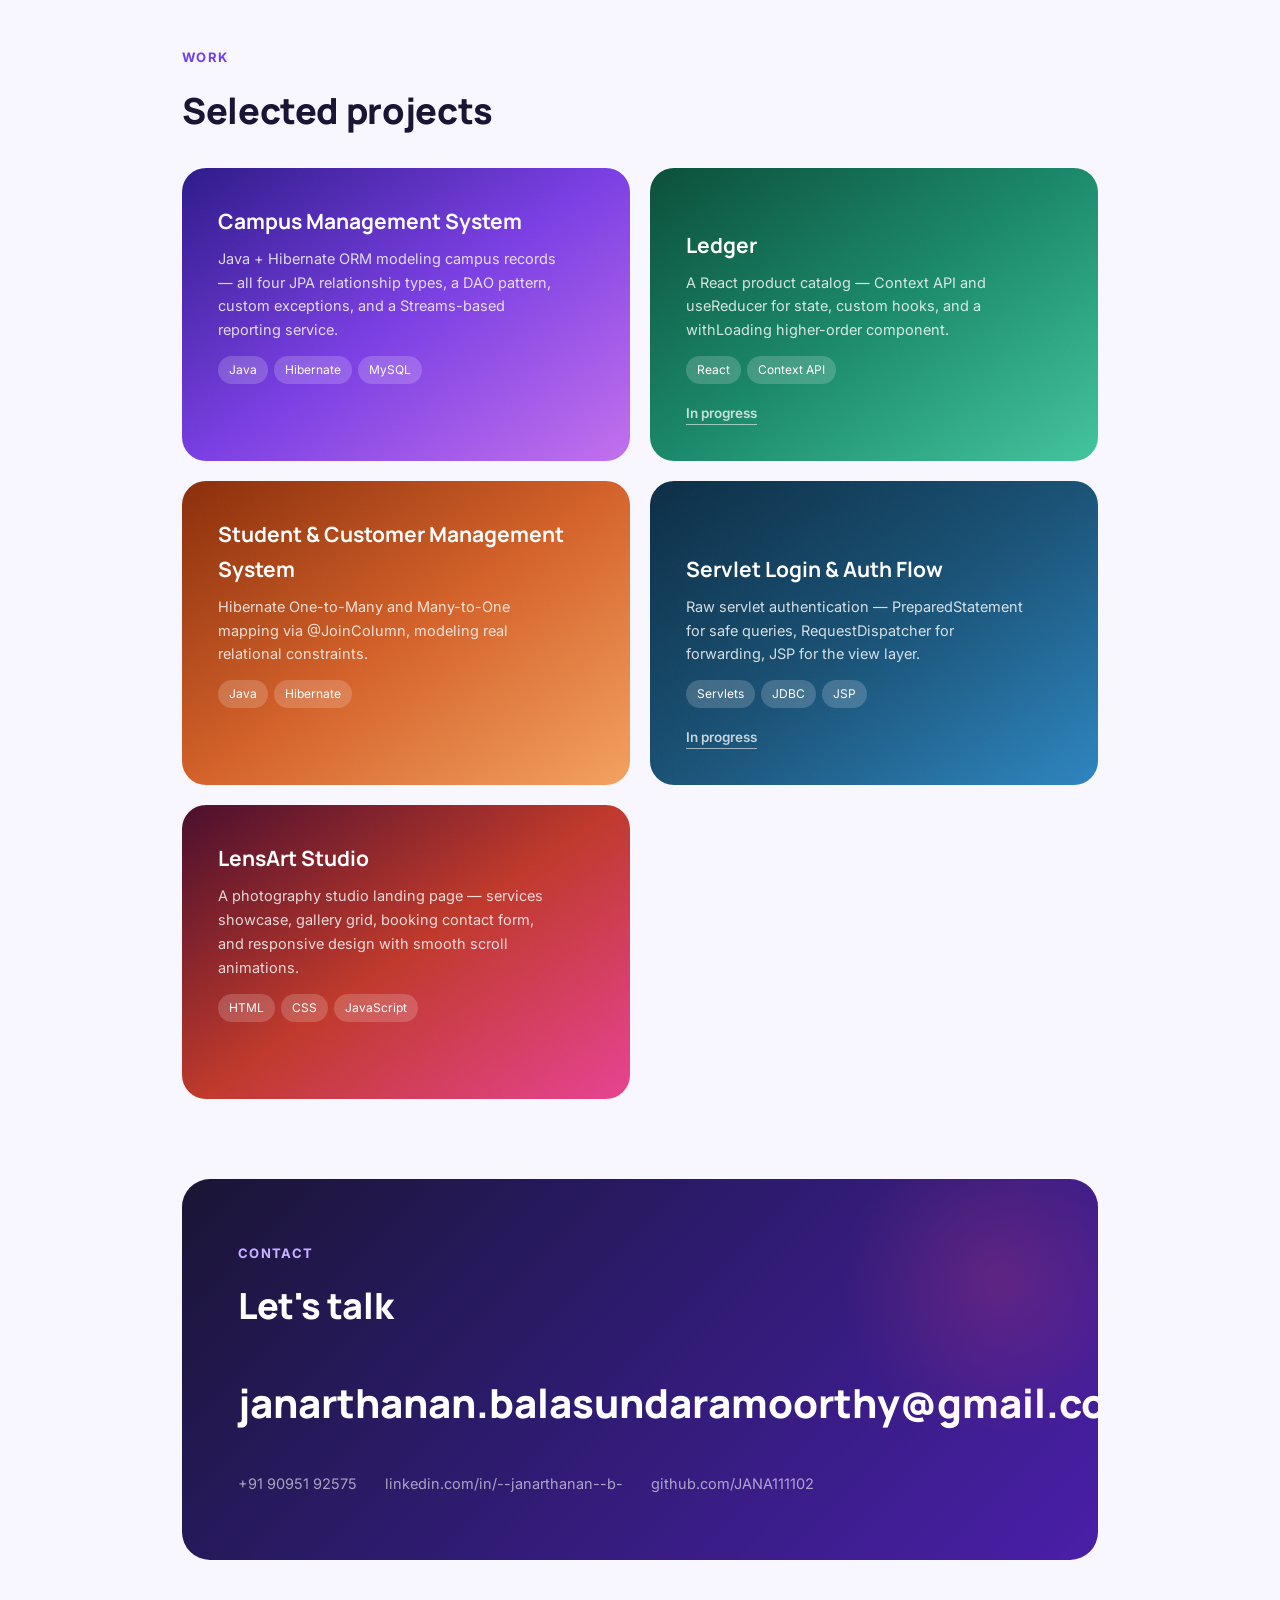
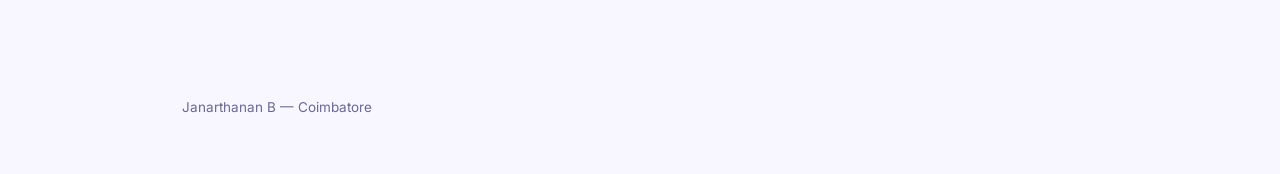
==== commit 44af8f9f: "update email to janarthanan.balasundaramoorthy@gmail.com" ====
--- a/index.html
+++ b/index.html
@@ -111,7 +111,7 @@
     <div class="contact-band">
       <div class="eyebrow" style="color:#9A9BA1;">Contact</div>
       <h2>Let's talk</h2>
-      <a class="big-link" href="mailto:jana86757@gmail.com">jana86757@gmail.com</a>
+      <a class="big-link" href="mailto:janarthanan.balasundaramoorthy@gmail.com">janarthanan.balasundaramoorthy@gmail.com</a>
       <div class="sub-row">
         <a href="tel:+919095192575">+91 90951 92575</a>
         <a href="https://www.linkedin.com/in/--janarthanan--b-/" target="_blank" rel="noopener">linkedin.com/in/--janarthanan--b-</a>
